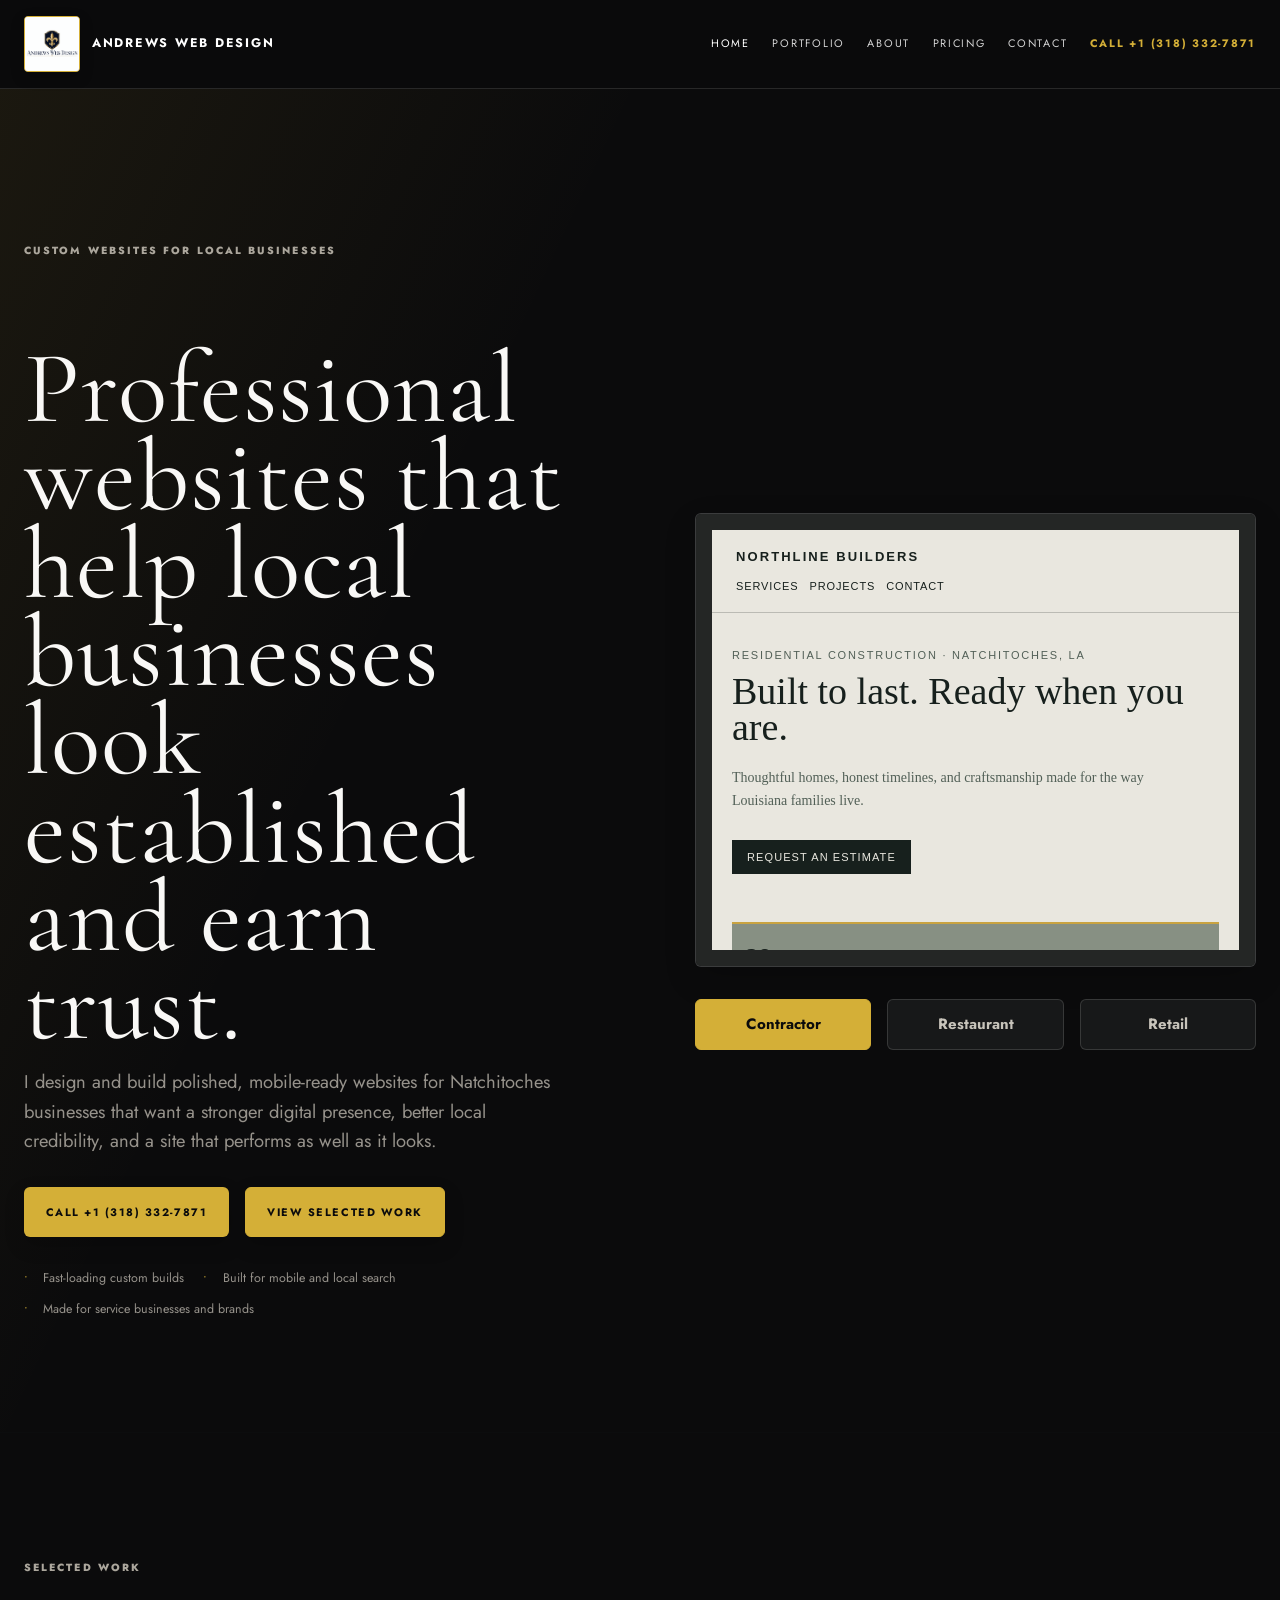
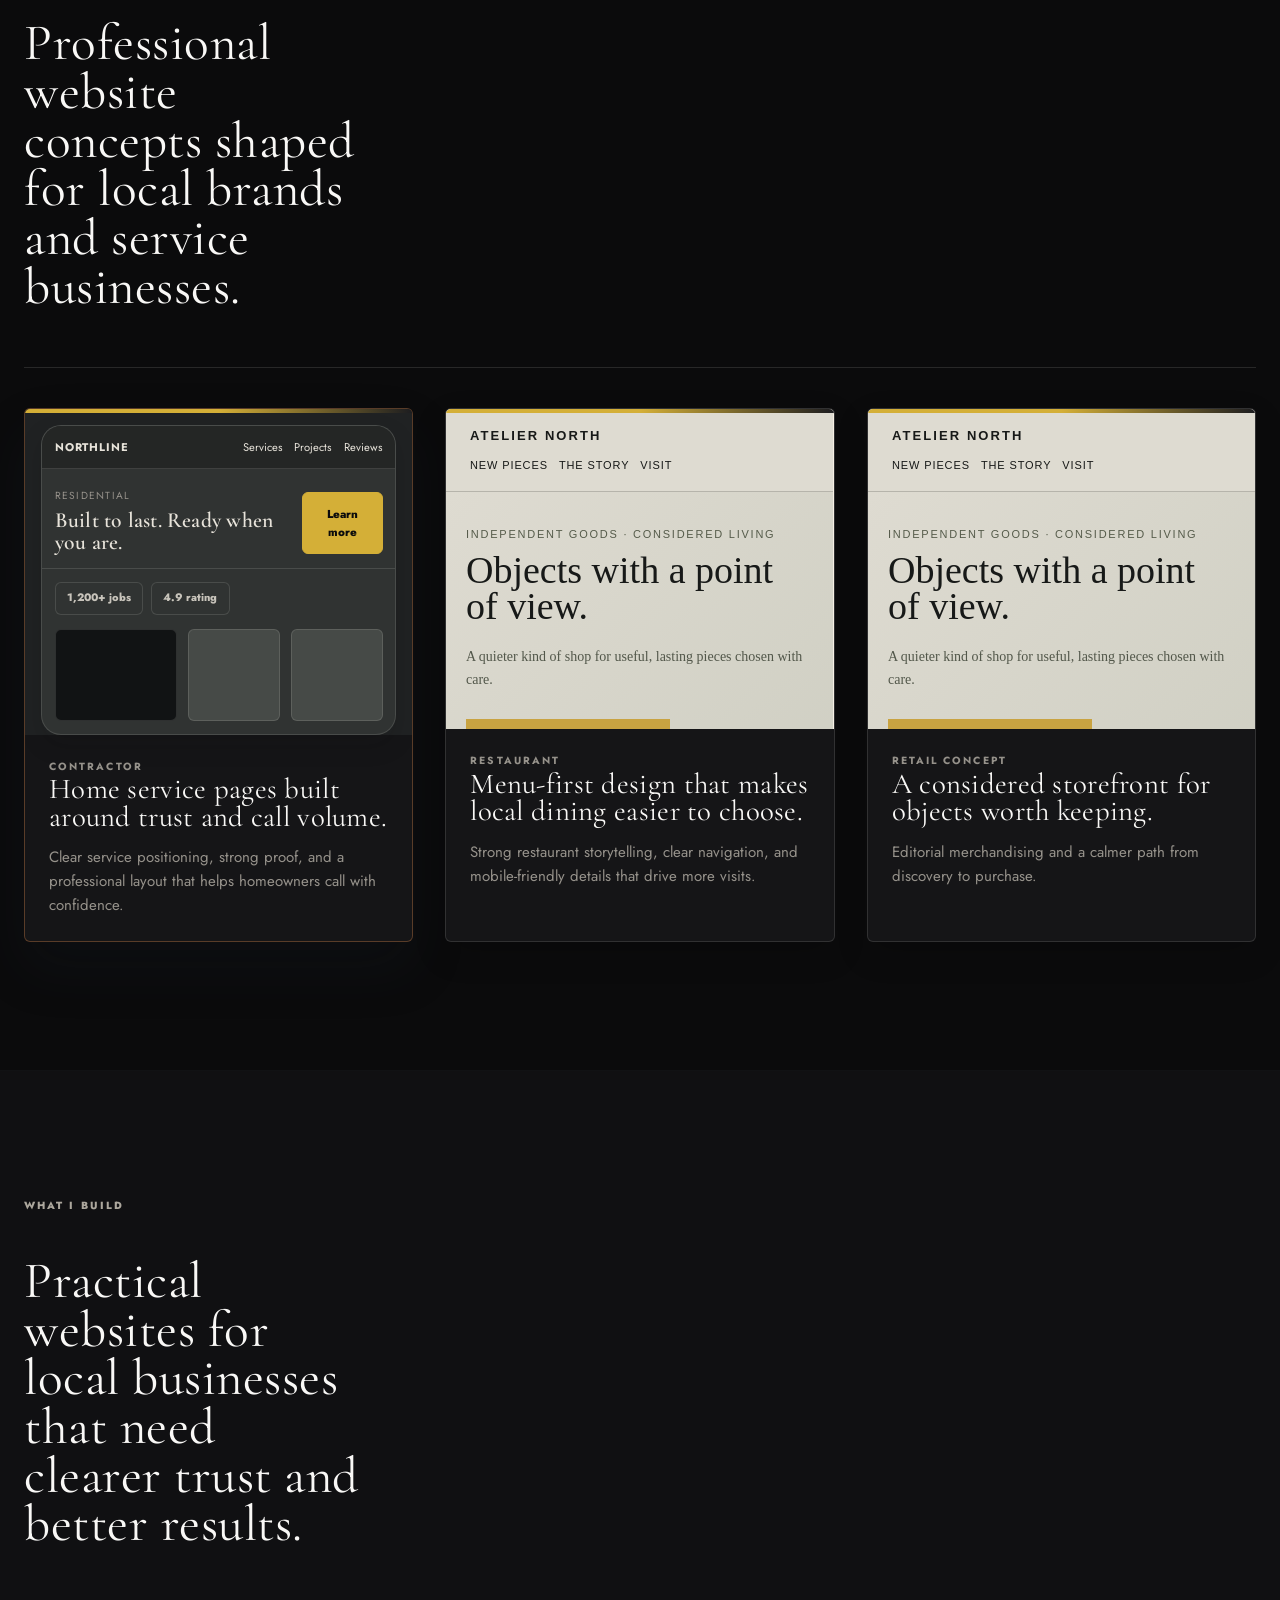
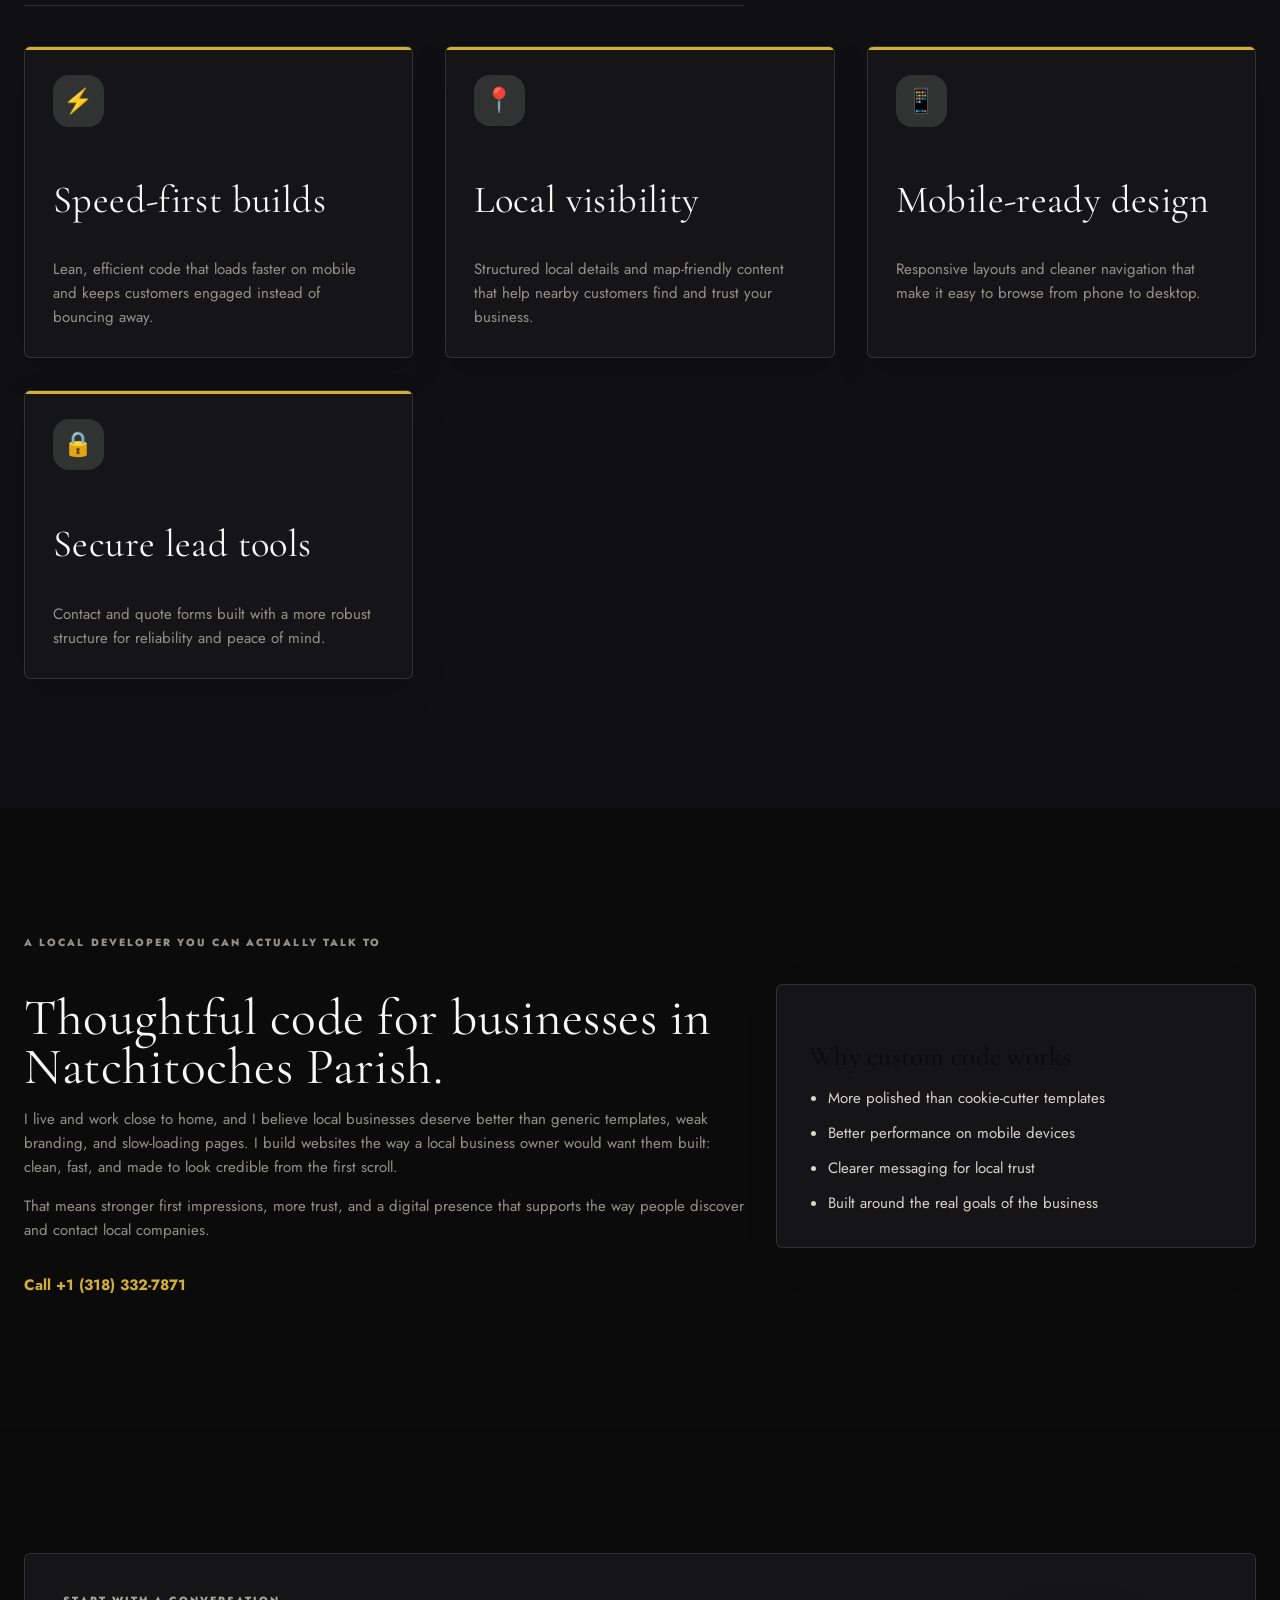
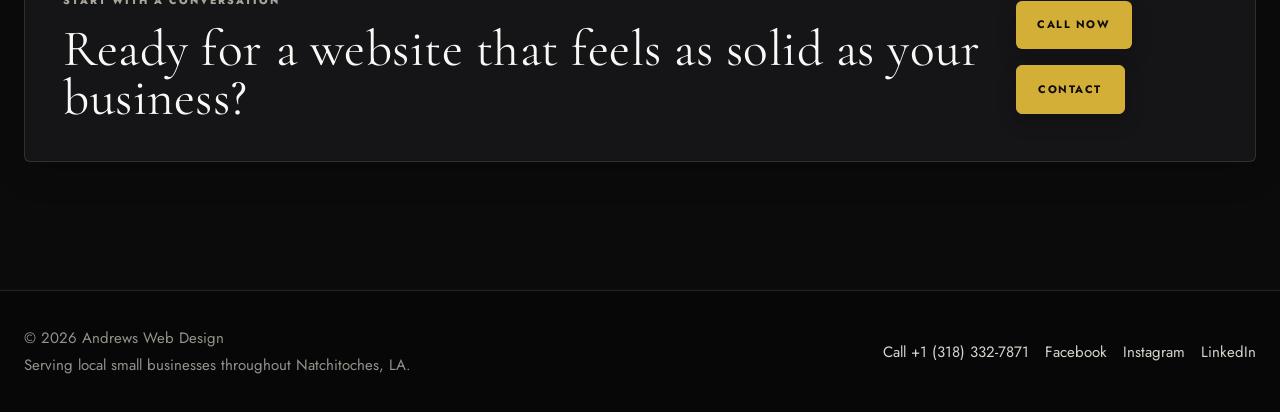
==== index.html @ 4a6ac7d7 "Add new pages for shop, portfolio, and case studies; implement pricing and restaurant site layouts" ====
<!DOCTYPE html>
<html lang="en">
  <head>
    <meta charset="UTF-8" />
    <meta name="viewport" content="width=device-width, initial-scale=1.0" />
    <title>Andrews Web Design | Local Business Websites & SEO</title>
    <meta
      name="description"
      content="Andrews Web Design builds fast, mobile-friendly websites for local businesses in Natchitoches, Louisiana. Call +1 (318) 332-7871 for custom web design, SEO, and lead generation."
    />
    <meta name="theme-color" content="#1d2a2f" />
    <meta property="og:title" content="Andrews Web Design" />
    <meta
      property="og:description"
      content="Custom websites for contractors, restaurants, and local businesses in Natchitoches, LA."
    />
    <meta property="og:type" content="website" />
    <meta property="og:url" content="https://yourdomain.com" />
    <meta property="og:image" content="https://yourdomain.com/assets/og-image.jpg" />
    <link rel="preconnect" href="https://fonts.googleapis.com" />
    <link rel="preconnect" href="https://fonts.gstatic.com" crossorigin />
    <link href="https://fonts.googleapis.com/css2?family=Cormorant+Garamond:wght@400;500;600;700&family=Jost:wght@400;500;600;700;800&display=swap" rel="stylesheet" />
    <link rel="canonical" href="https://yourdomain.com" />
    <link rel="stylesheet" href="css/style.css" />
    <script type="application/ld+json">
      {
        "@context": "https://schema.org",
        "@type": "ProfessionalService",
        "name": "Andrews Web Design",
        "image": "https://yourdomain.com",
        "telephone": "+1-318-332-7871",
        "url": "https://yourdomain.com",
        "address": {
          "@type": "PostalAddress",
          "addressLocality": "Natchitoches",
          "addressRegion": "LA",
          "postalCode": "71457",
          "addressCountry": "US"
        },
        "geo": {
          "@type": "GeoCoordinates",
          "latitude": "31.7607",
          "longitude": "-93.0863"
        },
        "openingHoursSpecification": {
          "@type": "OpeningHoursSpecification",
          "dayOfWeek": [
            "Monday",
            "Tuesday",
            "Wednesday",
            "Thursday",
            "Friday",
            "Saturday",
            "Sunday"
          ],
          "opens": "08:00",
          "closes": "20:00"
        },
        "priceRange": "$$"
      }
    </script>
  </head>
  <body>
    <header class="site-header">
      <div class="container nav-wrap">
        <a class="brand" href="index.html" aria-label="Andrews Web Design home">
          <span class="brand-mark"><img src="colored-logo.png" alt="Andrews Web Design logo" /></span>
          <span>Andrews Web Design</span>
        </a>
        <button class="nav-toggle" aria-expanded="false" aria-controls="site-nav">
          <span class="sr-only">Toggle menu</span>
          <span></span>
          <span></span>
          <span></span>
        </button>
        <nav id="site-nav" class="site-nav" aria-label="Main navigation">
          <a href="index.html" class="nav-link active">Home</a>
          <a href="portfolio/index.html" class="nav-link">Portfolio</a>
          <a href="about.html" class="nav-link">About</a>
          <a href="pricing.html" class="nav-link">Pricing</a>
          <a href="contact.html" class="nav-link">Contact</a>
          <a href="tel:+13183327871" class="phone-link nav-phone">Call +1 (318) 332-7871</a>
        </nav>
      </div>
    </header>

    <main>
      <section class="hero">
        <div class="container hero-grid">
          <div class="hero-copy">
            <p class="eyebrow">Custom websites for local businesses</p>
            <h1>Professional websites that help local businesses look established and earn trust.</h1>
            <p class="lead">
              I design and build polished, mobile-ready websites for Natchitoches businesses that want a
              stronger digital presence, better local credibility, and a site that performs as well as it looks.
            </p>
            <div class="hero-actions">
              <a href="tel:+13183327871" class="btn btn-primary">Call +1 (318) 332-7871</a>
              <a href="portfolio/index.html" class="btn btn-secondary">View selected work</a>
            </div>
            <ul class="hero-points" aria-label="Key benefits">
              <li>Fast-loading custom builds</li>
              <li>Built for mobile and local search</li>
              <li>Made for service businesses and brands</li>
            </ul>
          </div>

          <div class="hero-panel" aria-label="Website portfolio preview">
            <div class="template-browser" aria-live="polite">
              <div class="browser-chrome" aria-hidden="true">
                <span></span>
                <span></span>
                <span></span>
              </div>

              <div class="template-scene is-active" data-template="contractor">
                <iframe class="showcase-site-frame" src="contractor-site/index.html" title="Northline Builders contractor website preview"></iframe>
                <header class="browser-header">
                  <div class="brand-pill">Northline Builders</div>
                  <nav>
                    <a href="#">Services</a>
                    <a href="#">Projects</a>
                    <a href="#">Reviews</a>
                  </nav>
                </header>
                <div class="browser-hero small-hero">
                  <div>
                    <p>Trusted construction</p>
                    <h3>Professional, local, and built to impress.</h3>
                  </div>
                  <span class="mini-cta">Portfolio</span>
                </div>
                <div class="browser-stats">
                  <span>1,200+ jobs</span>
                  <span>4.9/5 rating</span>
                  <span>Free estimates</span>
                </div>
                <div class="browser-grid">
                  <div class="mini-card dark"></div>
                  <div class="mini-card light"></div>
                  <div class="mini-card light"></div>
                </div>
              </div>

              <div class="template-scene" data-template="restaurant">
                <iframe class="showcase-site-frame" src="restaurant-site/index.html" title="The Red Lantern restaurant website preview"></iframe>
                <header class="browser-header dark-header">
                  <div class="brand-pill">The Red Lantern</div>
                  <nav>
                    <a href="#">Menu</a>
                    <a href="#">Story</a>
                    <a href="#">Visit</a>
                  </nav>
                </header>
                <div class="browser-hero restaurant-hero">
                  <div>
                    <p>Local dining</p>
                    <h3>Warm branding and a stronger local presence.</h3>
                  </div>
                  <span class="mini-cta">Showcase</span>
                </div>
                <div class="browser-menu">
                  <span>House specials</span>
                  <span>Seasonal plates</span>
                  <span>Wine list</span>
                </div>
                <div class="browser-grid restaurant-grid">
                  <div class="mini-card light"></div>
                  <div class="mini-card dark"></div>
                  <div class="mini-card light"></div>
                </div>
              </div>

              <div class="template-scene" data-template="boutique">
                <iframe class="showcase-site-frame" src="retail-site/index.html" title="Atelier North retail website preview"></iframe>
                <header class="browser-header light-header">
                  <div class="brand-pill">Olivier WoodWorks</div>
                  <nav>
                    <a href="#">Our Story</a>
                    <a href="#">Shop</a>
                    <a href="#">Contact</a>
                  </nav>
                </header>
                <div class="browser-hero boutique-hero">
                  <div>
                    <p>Fine cypress furniture · since 1965</p>
                    <h3>Handcrafted heirlooms, made the Louisiana way.</h3>
                  </div>
                  <span class="mini-cta">Browse</span>
                </div>
                <div class="browser-menu">
                  <span>Made to order</span>
                  <span>Louisiana cypress</span>
                  <span>Est. 1965</span>
                </div>
                <div class="browser-grid boutique-grid">
                  <div class="mini-card retail-image"><img src="assets/olivia/featured-bayou.jpg" alt="Handcrafted cypress furniture from Olivier WoodWorks" /></div>
                  <div class="mini-card soft"></div>
                  <div class="mini-card light"></div>
                </div>
              </div>
            </div>

            <div class="template-options" aria-label="Select a website example">
              <button class="template-option is-active" type="button" data-template="contractor">
                <span>Contractor</span>
              </button>
              <button class="template-option" type="button" data-template="restaurant">
                <span>Restaurant</span>
              </button>
              <button class="template-option" type="button" data-template="boutique">
                <span>Retail</span>
              </button>
            </div>
          </div>
        </div>
      </section>

      <section class="section">
        <div class="container">
          <div class="section-heading">
            <p class="eyebrow">Selected work</p>
            <h2>Professional website concepts shaped for local brands and service businesses.</h2>
          </div>

          <div class="card-grid">
            <article class="project-card is-expanded">
              <div class="project-preview">
                <div class="mini-browser">
                  <div class="mini-chrome"><span></span><span></span><span></span></div>
                  <div class="mini-header">
                    <span class="mini-logo">Northline</span>
                    <nav><span>Services</span><span>Projects</span><span>Reviews</span></nav>
                  </div>
                  <div class="mini-hero contractor-hero">
                    <div>
                      <p>Residential</p>
                      <h4>Built to last. Ready when you are.</h4>
                    </div>
                    <button type="button">Learn more</button>
                  </div>
                  <div class="mini-stats"><span>1,200+ jobs</span><span>4.9 rating</span></div>
                  <div class="mini-grid">
                    <div class="mini-tile dark-tile"></div>
                    <div class="mini-tile light-tile"></div>
                    <div class="mini-tile light-tile"></div>
                  </div>
                </div>
              </div>
              <div class="card-body">
                <p class="mini-tag">Contractor</p>
                <h3>Home service pages built around trust and call volume.</h3>
                <p>Clear service positioning, strong proof, and a professional layout that helps homeowners call with confidence.</p>
              </div>
            </article>

            <article class="project-card retail-showcase-card">
              <div class="project-preview">
                <iframe class="showcase-site-frame" src="retail-site/index.html" title="Atelier North retail website preview"></iframe>
                <div class="mini-browser">
                  <div class="mini-chrome"><span></span><span></span><span></span></div>
                  <div class="mini-header">
                    <span class="mini-logo">Red Lantern</span>
                    <nav><span>Menu</span><span>Story</span><span>Visit</span></nav>
                  </div>
                  <div class="mini-hero restaurant-hero">
                    <div>
                      <p>Dining</p>
                      <h4>Fresh ingredients, warm hospitality.</h4>
                    </div>
                    <button type="button">Explore</button>
                  </div>
                  <div class="mini-stats"><span>House specials</span><span>Late dinner</span></div>
                  <div class="mini-grid">
                    <div class="mini-tile warm-tile"></div>
                    <div class="mini-tile dark-tile"></div>
                    <div class="mini-tile light-tile"></div>
                  </div>
                </div>
              </div>
              <div class="card-body">
                <p class="mini-tag">Restaurant</p>
                <h3>Menu-first design that makes local dining easier to choose.</h3>
                <p>Strong restaurant storytelling, clear navigation, and mobile-friendly details that drive more visits.</p>
              </div>
            </article>

            <article class="project-card retail-showcase-card">
              <div class="project-preview">
                <iframe class="showcase-site-frame" src="retail-site/index.html" title="Atelier North retail website preview"></iframe>
              </div>
              <div class="card-body">
                <p class="mini-tag">Retail concept</p>
                <h3>A considered storefront for objects worth keeping.</h3>
                <p>Editorial merchandising and a calmer path from discovery to purchase.</p>
              </div>
            </article>
          </div>
        </div>
      </section>

      <section class="section section-alt">
        <div class="container">
          <div class="section-heading narrow">
            <p class="eyebrow">What I build</p>
            <h2>Practical websites for local businesses that need clearer trust and better results.</h2>
          </div>

          <div class="services-grid homepage-services">
            <article class="service-item">
              <span class="service-icon" aria-hidden="true">⚡</span>
              <h3>Speed-first builds</h3>
              <p>Lean, efficient code that loads faster on mobile and keeps customers engaged instead of bouncing away.</p>
            </article>
            <article class="service-item">
              <span class="service-icon" aria-hidden="true">📍</span>
              <h3>Local visibility</h3>
              <p>Structured local details and map-friendly content that help nearby customers find and trust your business.</p>
            </article>
            <article class="service-item">
              <span class="service-icon" aria-hidden="true">📱</span>
              <h3>Mobile-ready design</h3>
              <p>Responsive layouts and cleaner navigation that make it easy to browse from phone to desktop.</p>
            </article>
            <article class="service-item">
              <span class="service-icon" aria-hidden="true">🔒</span>
              <h3>Secure lead tools</h3>
              <p>Contact and quote forms built with a more robust structure for reliability and peace of mind.</p>
            </article>
          </div>
        </div>
      </section>

      <section class="section">
        <div class="container about-wrap">
          <div class="about-copy">
            <p class="eyebrow">A local developer you can actually talk to</p>
            <h2>Thoughtful code for businesses in Natchitoches Parish.</h2>
            <p>I live and work close to home, and I believe local businesses deserve better than generic templates, weak branding, and slow-loading pages. I build websites the way a local business owner would want them built: clean, fast, and made to look credible from the first scroll.</p>
            <p>That means stronger first impressions, more trust, and a digital presence that supports the way people discover and contact local companies.</p>
            <a href="tel:+13183327871" class="text-link">Call +1 (318) 332-7871</a>
          </div>
          <aside class="about-card">
            <h3>Why custom code works</h3>
            <ul>
              <li>More polished than cookie-cutter templates</li>
              <li>Better performance on mobile devices</li>
              <li>Clearer messaging for local trust</li>
              <li>Built around the real goals of the business</li>
            </ul>
          </aside>
        </div>
      </section>

      <section class="section">
        <div class="container">
          <div class="cta-panel">
            <div>
              <p class="eyebrow">Start with a conversation</p>
              <h2>Ready for a website that feels as solid as your business?</h2>
            </div>
            <div class="cta-actions">
              <a href="tel:+13183327871" class="btn btn-primary">Call now</a>
              <a href="contact.html" class="btn btn-secondary">Contact</a>
            </div>
          </div>
        </div>
      </section>
    </main>

    <footer class="site-footer">
      <div class="container footer-wrap">
        <div>
          <p>© <span data-year></span> Andrews Web Design</p>
          <p>Serving local small businesses throughout Natchitoches, LA.</p>
        </div>
        <div class="footer-links" aria-label="Contact links">
          <a href="tel:+13183327871">Call +1 (318) 332-7871</a>
          <a href="https://www.facebook.com" target="_blank" rel="noreferrer">Facebook</a>
          <a href="https://www.instagram.com" target="_blank" rel="noreferrer">Instagram</a>
          <a href="https://www.linkedin.com" target="_blank" rel="noreferrer">LinkedIn</a>
        </div>
      </div>
    </footer>

    <script src="js/main.js"></script>
  </body>
</html>
---- css/style.css ----
:root {
  --bg: #f6f1ea;
  --surface: #fffdf9;
  --surface-alt: #efe1d3;
  --primary: #1d2a2f;
  --primary-soft: #2f4048;
  --primary-bright: #4e6873;
  --accent: #b66d3d;
  --accent-soft: #e8c9a6;
  --gold: #c99a64;
  --wood: #7b4f32;
  --sage: #dfe4db;
  --paper: #f8f2ea;
  --ink: #1b2430;
  --text: #232d39;
  --muted: #58626d;
  --border: rgba(29, 42, 47, 0.12);
  --shadow: 0 22px 48px rgba(29, 42, 47, 0.12);
  --radius: 24px;
  --container: min(1120px, calc(100% - 2rem));
}

* { box-sizing: border-box; }
html { scroll-behavior: smooth; }
body {
  margin: 0;
  font-family: "Jost", Arial, sans-serif;
  background: linear-gradient(180deg, #f6f1ea 0%, #f1e7dc 100%);
  color: var(--text);
  line-height: 1.6;
  font-size: 16px;
}

a { color: inherit; text-decoration: none; }
img { max-width: 100%; display: block; }
button, input, textarea, select { font: inherit; }

.sr-only {
  position: absolute;
  width: 1px;
  height: 1px;
  padding: 0;
  margin: -1px;
  overflow: hidden;
  clip: rect(0, 0, 0, 0);
  white-space: nowrap;
  border: 0;
}

.container { width: var(--container); margin: 0 auto; }

.site-header {
  position: sticky;
  top: 0;
  z-index: 1000;
  background: rgba(15, 25, 35, 0.94);
  backdrop-filter: blur(8px);
  border-bottom: 1px solid rgba(255, 255, 255, 0.08);
}

.nav-wrap {
  display: flex;
  align-items: center;
  justify-content: space-between;
  min-height: 76px;
  gap: 1rem;
}

.brand {
  display: inline-flex;
  align-items: center;
  gap: 0.75rem;
  font-weight: 700;
  color: #fff;
  letter-spacing: 0.02em;
}

.brand-mark {
  display: inline-grid;
  place-items: center;
  width: 2.4rem;
  height: 2.4rem;
  border-radius: 12px;
  background: #e9d4c0;
  color: var(--primary);
  font-size: 0.82rem;
  font-weight: 800;
}

.site-nav {
  display: flex;
  align-items: center;
  gap: 1.4rem;
  color: rgba(255, 255, 255, 0.82);
}

.site-nav a { transition: opacity 0.2s ease, color 0.2s ease; }
.site-nav a:hover, .site-nav a:focus-visible, .nav-link.active { color: #fff; }
.phone-link { font-weight: 700; color: #f4d8b8; }

.nav-toggle {
  display: none;
  background: transparent;
  border: 0;
  padding: 0.2rem;
  cursor: pointer;
}

.nav-toggle span {
  display: block;
  width: 1.7rem;
  height: 2px;
  background: #fff;
  margin: 0.35rem 0;
  border-radius: 99px;
}

.hero {
  background: linear-gradient(180deg, #f8f3ee 0%, #efe3d7 100%);
  color: var(--primary);
  padding: clamp(4rem, 8vw, 7rem) 0 5rem;
  position: relative;
}

.hero::before {
  content: "";
  position: absolute;
  inset: 0;
  background: radial-gradient(circle at top left, rgba(182, 109, 61, 0.09), transparent 38%),
    radial-gradient(circle at bottom right, rgba(71, 100, 110, 0.08), transparent 35%);
  pointer-events: none;
}

.hero-grid {
  display: grid;
  grid-template-columns: 1.2fr 1fr;
  gap: clamp(2rem, 4vw, 4rem);
  align-items: center;
}

.eyebrow {
  margin: 0 0 1rem;
  color: var(--accent);
  text-transform: uppercase;
  letter-spacing: 0.12em;
  font-size: 0.74rem;
  font-weight: 800;
}

h1, h2, h3, .mini-hero h4, .brand, .section-heading h2 {
  font-family: "Cormorant Garamond", Georgia, serif;
  letter-spacing: -0.02em;
  line-height: 0.95;
}

h1 {
  font-size: clamp(3.4rem, 6vw, 5.3rem);
  margin-bottom: 1rem;
  max-width: 12ch;
  color: var(--primary);
  font-weight: 600;
}

h2 {
  font-size: clamp(2.5rem, 4vw, 4rem);
  color: var(--primary);
  margin-bottom: 1rem;
  font-weight: 600;
}

h3 {
  font-size: clamp(1.7rem, 2vw, 2.4rem);
  color: var(--primary);
  font-weight: 600;
}

.lead {
  max-width: 62ch;
  font-size: clamp(1.05rem, 1.8vw, 1.15rem);
  color: var(--muted);
  margin-bottom: 2rem;
}

.hero-actions {
  display: flex;
  flex-wrap: wrap;
  gap: 1rem;
  margin-bottom: 2rem;
}

.btn {
  display: inline-flex;
  align-items: center;
  justify-content: center;
  padding: 1rem 1.5rem;
  border-radius: 999px;
  font-weight: 700;
  transition: transform 0.2s ease, box-shadow 0.2s ease, background 0.2s ease;
}

.btn:hover, .btn:focus-visible { transform: translateY(-1px); }
.btn-primary {
  background: linear-gradient(135deg, var(--wood) 0%, var(--accent) 100%);
  color: #fffdf9;
  box-shadow: 0 14px 28px rgba(123, 79, 50, 0.18);
}

.btn-secondary {
  background: rgba(255, 255, 255, 0.72);
  color: var(--primary);
  border: 1px solid rgba(29, 42, 47, 0.12);
}

.hero-points {
  list-style: none;
  display: flex;
  flex-wrap: wrap;
  gap: 0.7rem 1.2rem;
  padding: 0;
  margin: 0;
  color: var(--muted);
}

.hero-points li { position: relative; padding-left: 1.2rem; }
.hero-points li::before {
  content: "•";
  position: absolute;
  left: 0;
  color: var(--accent);
}

.hero-panel { display: grid; gap: 1rem; }

.template-browser {
  background: #fff;
  border: 1px solid var(--border);
  border-radius: 24px;
  box-shadow: var(--shadow);
  overflow: hidden;
}

.browser-chrome {
  display: flex;
  align-items: center;
  gap: 0.5rem;
  background: #f8f5f1;
  border-bottom: 1px solid var(--border);
  padding: 0.8rem 1rem;
}

.browser-chrome span {
  width: 0.72rem;
  height: 0.72rem;
  border-radius: 50%;
  background: #d6d0c7;
}

.browser-chrome span:nth-child(1) { background: #d7b097; }
.browser-chrome span:nth-child(2) { background: #d4cba8; }
.browser-chrome span:nth-child(3) { background: #b9c8d5; }

.template-scene {
  display: none;
  padding: 1rem;
  min-height: 420px;
  background: #fff;
}

.template-scene.is-active { display: block; }

.browser-header {
  display: flex;
  align-items: center;
  justify-content: space-between;
  gap: 1rem;
  padding: 0.7rem 0.3rem 0.9rem;
  border-bottom: 1px solid var(--border);
  font-size: 0.8rem;
}

.brand-pill {
  display: inline-block;
  padding: 0.38rem 0.7rem;
  border-radius: 999px;
  background: #f3efe9;
  color: var(--primary);
  font-weight: 700;
}

.browser-header nav {
  display: flex;
  gap: 0.9rem;
  color: var(--muted);
  font-size: 0.72rem;
}

.browser-hero {
  display: flex;
  align-items: end;
  justify-content: space-between;
  gap: 1rem;
  padding: 1.25rem 0.3rem 1rem;
  border-bottom: 1px solid var(--border);
}

.browser-hero p {
  margin: 0 0 0.5rem;
  font-size: 0.72rem;
  letter-spacing: 0.12em;
  text-transform: uppercase;
  color: var(--muted);
}

.browser-hero h3 {
  margin: 0;
  font-size: clamp(1.1rem, 2vw, 1.7rem);
  max-width: 12ch;
}

.mini-cta {
  display: inline-flex;
  align-items: center;
  justify-content: center;
  border: 1px solid rgba(29, 42, 47, 0.12);
  background: rgba(255, 255, 255, 0.72);
  color: var(--primary);
  border-radius: 999px;
  min-width: 5.5rem;
  padding: 0.7rem 0.9rem;
  font-size: 0.72rem;
  font-weight: 800;
  letter-spacing: 0.08em;
  text-transform: uppercase;
}

.small-hero { background: #f8f5f2; }
.restaurant-hero { background: #f9f2ee; }
.boutique-hero { background: #f4f1f6; }

.browser-stats, .browser-menu {
  display: flex;
  flex-wrap: wrap;
  gap: 0.65rem;
  padding: 0.9rem 0.3rem 0.3rem;
}

.browser-stats span, .browser-menu span {
  display: inline-block;
  padding: 0.46rem 0.7rem;
  border-radius: 999px;
  background: #f4f1ec;
  color: var(--primary-soft);
  font-size: 0.72rem;
  font-weight: 700;
}

.browser-grid {
  display: grid;
  grid-template-columns: 1.1fr 0.9fr 0.9fr;
  gap: 0.8rem;
  padding: 0.5rem 0.3rem 0.3rem;
}

.mini-card {
  min-height: 110px;
  border-radius: 18px;
  border: 1px solid var(--border);
}

.mini-card.dark { background: #243545; }
.mini-card.light { background: #edf0f2; }
.mini-card.soft { background: #e7d9d1; }

.template-options { display: flex; gap: 0.6rem; margin-top: 1rem; }
.template-option {
  flex: 1;
  border: 1px solid var(--border);
  background: rgba(255, 255, 255, 0.35);
  color: var(--primary);
  border-radius: 14px;
  padding: 0.8rem 0.9rem;
  font-weight: 700;
  cursor: pointer;
  transition: all 0.2s ease;
}

.template-option.is-active {
  background: var(--primary);
  color: #fff;
  border-color: var(--primary);
}

.retail-image {
  overflow: hidden;
  padding: 0;
}

.retail-image img {
  width: 100%;
  height: 100%;
  min-height: 100%;
  object-fit: cover;
  filter: saturate(0.78) contrast(1.04);
}

.showcase-site-frame {
  display: block;
  width: 100%;
  height: clamp(280px, 36vw, 420px);
  min-width: 0;
  max-width: 100%;
  aspect-ratio: 16 / 10;
  border: 0;
  background: #f6f0e5;
}

.template-scene[data-template="boutique"] {
  padding: 0;
  overflow: hidden;
}

.template-scene[data-template="contractor"] > *:not(.showcase-site-frame),
.template-scene[data-template="restaurant"] > *:not(.showcase-site-frame),
.template-scene[data-template="boutique"] > *:not(.showcase-site-frame),
.retail-showcase-card .mini-browser {
  display: none;
}

.retail-showcase-card .project-preview {
  padding: 0;
}

.retail-showcase-card .showcase-site-frame {
  height: clamp(240px, 28vw, 320px);
}

@media (max-width: 720px) {
  .showcase-site-frame {
    height: 360px;
  }

  .retail-showcase-card .showcase-site-frame {
    height: 280px;
  }
}

.section {
  padding: clamp(4rem, 7vw, 6rem) 0;
  position: relative;
}

.section::before {
  content: "";
  position: absolute;
  inset: 0 0 auto 0;
  height: 1px;
  background: rgba(29, 42, 47, 0.08);
}

.section-alt {
  background: linear-gradient(180deg, rgba(239, 225, 211, 0.8), rgba(246, 241, 234, 0.92));
}

.section-heading {
  margin-bottom: 2.5rem;
  position: relative;
  z-index: 1;
}

.section-heading.narrow { max-width: 720px; }

.card-grid, .services-grid, .case-grid, .contact-grid {
  display: grid;
  grid-template-columns: repeat(3, minmax(0, 1fr));
  gap: 1.5rem;
}

.project-card {
  background: #fffdf9;
  border: 1px solid rgba(29, 42, 47, 0.12);
  border-radius: 28px;
  overflow: hidden;
  box-shadow: 0 22px 48px rgba(29, 42, 47, 0.12);
  cursor: pointer;
  transition: transform 0.2s ease, box-shadow 0.2s ease, border-color 0.2s ease;
  position: relative;
}

.project-card::before {
  content: "";
  position: absolute;
  inset: 0 0 auto 0;
  height: 4px;
  background: linear-gradient(90deg, var(--wood), var(--accent), var(--sage));
}

.project-card:hover, .project-card:focus-visible, .project-card.is-expanded {
  transform: translateY(-4px);
  border-color: rgba(170, 106, 61, 0.45);
  box-shadow: 0 26px 54px rgba(26, 36, 51, 0.16);
}

.project-preview {
  padding: 1rem 1rem 0;
  background: linear-gradient(180deg, #f8f1e8 0%, #fffdfb 100%);
}

.mini-browser {
  background: #fff;
  border: 1px solid rgba(26, 36, 51, 0.1);
  border-radius: 20px;
  overflow: hidden;
  box-shadow: 0 18px 28px rgba(26, 36, 51, 0.08);
}

.mini-chrome {
  display: flex;
  align-items: center;
  gap: 0.45rem;
  background: #f5efe9;
  border-bottom: 1px solid rgba(26, 36, 51, 0.08);
  padding: 0.7rem 0.8rem;
}

.mini-chrome span {
  width: 0.64rem;
  height: 0.64rem;
  border-radius: 50%;
  background: #d9d0c7;
}

.mini-chrome span:nth-child(1) { background: #d3b299; }
.mini-chrome span:nth-child(2) { background: #d9cda6; }
.mini-chrome span:nth-child(3) { background: #b9c9d8; }

.mini-header {
  display: flex;
  align-items: center;
  justify-content: space-between;
  gap: 0.75rem;
  border-bottom: 1px solid rgba(26, 36, 51, 0.08);
  padding: 0.8rem 0.8rem 0.7rem;
  font-size: 0.7rem;
  color: var(--muted);
  background: rgba(255,255,255,0.7);
}

.mini-logo {
  font-weight: 700;
  letter-spacing: 0.08em;
  text-transform: uppercase;
  color: var(--primary);
}

.mini-header nav {
  display: flex;
  gap: 0.7rem;
  flex-wrap: wrap;
}

.mini-hero {
  display: flex;
  justify-content: space-between;
  align-items: end;
  gap: 1rem;
  padding: 1.15rem 0.8rem 0.9rem;
  border-bottom: 1px solid rgba(26, 36, 51, 0.08);
}

.mini-hero p {
  margin: 0 0 0.4rem;
  font-size: 0.64rem;
  letter-spacing: 0.12em;
  text-transform: uppercase;
  color: var(--muted);
}

.mini-hero h4 {
  margin: 0;
  font-size: 1.35rem;
  line-height: 1;
  color: var(--primary);
  font-weight: 600;
}

.mini-hero button {
  appearance: none;
  border: 0;
  background: var(--primary);
  color: #fff;
  border-radius: 999px;
  padding: 0.7rem 0.9rem;
  font-size: 0.72rem;
  font-weight: 800;
  cursor: pointer;
  box-shadow: 0 10px 18px rgba(26, 36, 51, 0.15);
}

.contractor-hero { background: linear-gradient(135deg, #f7f1eb 0%, #ebefe8 100%); }
.restaurant-hero { background: linear-gradient(135deg, #faf0ea 0%, #f3ded8 100%); }
.boutique-hero { background: linear-gradient(135deg, #f5f0f7 0%, #eedfe7 100%); }

.mini-stats {
  display: flex;
  flex-wrap: wrap;
  gap: 0.5rem;
  padding: 0.8rem 0.8rem 0.1rem;
}

.mini-stats span {
  display: inline-flex;
  align-items: center;
  border-radius: 999px;
  padding: 0.42rem 0.7rem;
  background: #f8f3ef;
  color: var(--primary-soft);
  font-size: 0.68rem;
  font-weight: 800;
}

.mini-grid {
  display: grid;
  grid-template-columns: 1.2fr 0.9fr 0.9fr;
  gap: 0.7rem;
  padding: 0.8rem;
}

.mini-tile {
  min-height: 92px;
  border-radius: 14px;
  border: 1px solid rgba(26, 36, 51, 0.08);
}

.dark-tile { background: linear-gradient(135deg, #233648 0%, #1b2d3d 100%); }
.light-tile { background: linear-gradient(135deg, #edf4f8 0%, #dfeaf0 100%); }
.warm-tile { background: linear-gradient(135deg, #ebd0b8 0%, #d8b49c 100%); }
.soft-tile { background: linear-gradient(135deg, #e9d7cf 0%, #efdac6 100%); }

.card-body { padding: 1.5rem; }
.mini-tag {
  margin: 0 0 0.75rem;
  color: var(--primary-bright);
  font-weight: 700;
  text-transform: uppercase;
  letter-spacing: 0.08em;
  font-size: 0.75rem;
}

.card-body h3 {
  margin: 0 0 0.8rem;
  font-size: clamp(1.8rem, 2vw, 2.4rem);
}

.card-body p { margin-bottom: 0; color: var(--muted); }

.service-item {
  background: rgba(255, 255, 255, 0.68);
  border: 1px solid rgba(29, 42, 47, 0.08);
  border-radius: var(--radius);
  box-shadow: 0 16px 32px rgba(29, 42, 47, 0.06);
  padding: 1.75rem;
  position: relative;
  overflow: hidden;
}

.service-item::before {
  content: "";
  position: absolute;
  inset: 0 0 auto 0;
  height: 3px;
  background: linear-gradient(90deg, var(--wood), var(--accent));
}

.service-icon {
  display: inline-grid;
  place-items: center;
  width: 3.2rem;
  height: 3.2rem;
  border-radius: 16px;
  background: var(--surface-alt);
  font-size: 1.5rem;
  margin-bottom: 1rem;
}

.service-item p { color: var(--muted); margin: 0; }

.about-wrap {
  display: grid;
  grid-template-columns: 1.2fr 0.8fr;
  gap: 2rem;
  align-items: center;
}

.about-copy p { color: var(--muted); }
.text-link {
  display: inline-block;
  margin-top: 1rem;
  color: var(--primary-bright);
  font-weight: 700;
}

.about-card {
  background: linear-gradient(135deg, #f2e7d8 0%, #ead7bb 100%);
  color: var(--ink);
  border-radius: var(--radius);
  padding: 2rem;
  box-shadow: var(--shadow);
  border: 1px solid rgba(29, 42, 47, 0.06);
}

.about-card h3 { color: var(--ink); margin-bottom: 1rem; }
.about-card ul {
  margin: 0;
  padding-left: 1.2rem;
  color: var(--primary-soft);
}
.about-card li + li { margin-top: 0.7rem; }

.page-banner {
  background: linear-gradient(180deg, rgba(241, 230, 219, 0.8), rgba(255, 255, 255, 0.45));
  border-bottom: 1px solid rgba(29, 42, 47, 0.08);
  padding: clamp(3.5rem, 6vw, 5rem) 0 2rem;
}

.page-banner-inner {
  display: flex;
  justify-content: space-between;
  align-items: end;
  gap: 2rem;
}

.page-banner h1 { margin: 0; }
.page-kicker {
  color: var(--accent);
  text-transform: uppercase;
  letter-spacing: 0.12em;
  font-size: 0.75rem;
  font-weight: 800;
  margin: 0 0 0.8rem;
}
.page-summary { max-width: 32rem; color: var(--muted); }

.case-study-card {
  background: rgba(255, 255, 255, 0.78);
  border: 1px solid rgba(29, 42, 47, 0.08);
  border-radius: 26px;
  overflow: hidden;
  box-shadow: 0 18px 36px rgba(29, 42, 47, 0.07);
}

.case-study-card .project-preview { padding: 0.9rem 0.9rem 0; }
.case-study-card .card-body { padding: 1.4rem 1.35rem 1.5rem; }
.case-study-meta {
  display: flex;
  flex-wrap: wrap;
  gap: 0.6rem;
  margin-top: 1rem;
}
.case-chip {
  display: inline-flex;
  align-items: center;
  border-radius: 999px;
  background: #f0e7df;
  color: var(--primary-soft);
  padding: 0.42rem 0.7rem;
  font-size: 0.68rem;
  font-weight: 700;
}

.cta-panel {
  display: flex;
  align-items: center;
  justify-content: space-between;
  gap: 1.5rem;
  background: linear-gradient(135deg, rgba(255,255,255,0.9), rgba(245,236,227,0.9));
  border: 1px solid rgba(29, 42, 47, 0.08);
  border-radius: 30px;
  padding: clamp(1.5rem, 3vw, 2.5rem);
  box-shadow: 0 20px 40px rgba(29, 42, 47, 0.08);
}

.cta-panel h2 { margin: 0; }
.cta-actions { display: flex; gap: 0.9rem; flex-wrap: wrap; }

.contact-card, .info-card {
  background: rgba(255,255,255,0.8);
  border: 1px solid rgba(29, 42, 47, 0.08);
  border-radius: 28px;
  box-shadow: 0 18px 30px rgba(29, 42, 47, 0.06);
}
.contact-card { padding: 2rem; }
.contact-card form { display: grid; gap: 1rem; }
.contact-field { display: grid; gap: 0.45rem; }
.contact-field label {
  font-size: 0.78rem;
  text-transform: uppercase;
  letter-spacing: 0.12em;
  font-weight: 700;
  color: var(--muted);
}
.contact-field input, .contact-field textarea {
  border: 1px solid rgba(29, 42, 47, 0.12);
  border-radius: 16px;
  padding: 0.9rem 1rem;
  background: #fff;
  font: inherit;
  color: var(--text);
}
.contact-field textarea { min-height: 160px; resize: vertical; }
.info-card { padding: 2rem; }
.info-list {
  list-style: none;
  margin: 1rem 0 0;
  padding: 0;
  display: grid;
  gap: 1rem;
  color: var(--muted);
}
.info-list strong { display: block; color: var(--primary); margin-bottom: 0.2rem; }
.page-list {
  list-style: none;
  padding: 0;
  margin: 1rem 0 0;
  display: grid;
  gap: 1rem;
  color: var(--muted);
}
.page-list strong { color: var(--primary); }
.mini-note { margin-top: 1rem; color: var(--muted); font-size: 0.92rem; }

.site-footer {
  background: linear-gradient(180deg, #1a2c31 0%, #132229 100%);
  color: rgba(255, 255, 255, 0.82);
  padding: 2rem 0;
  border-top: 1px solid rgba(255, 255, 255, 0.06);
}

.footer-wrap {
  display: flex;
  justify-content: space-between;
  align-items: center;
  gap: 1.25rem;
}
.footer-wrap p { margin: 0.2rem 0; }
.footer-links { display: flex; flex-wrap: wrap; gap: 1rem; }
.footer-links a { color: #fff; }

@media (max-width: 860px) {
  .site-nav {
    position: absolute;
    top: 100%;
    left: 1rem;
    right: 1rem;
    display: none;
    flex-direction: column;
    align-items: flex-start;
    padding: 1rem;
    background: rgba(8, 19, 33, 0.98);
    border: 1px solid rgba(255, 255, 255, 0.08);
    border-radius: 18px;
    box-shadow: var(--shadow);
  }

  .site-nav.is-open { display: flex; }
  .nav-toggle { display: block; }

  .hero-grid, .about-wrap, .card-grid, .services-grid, .case-grid, .contact-grid, .page-banner-inner, .cta-panel {
    grid-template-columns: 1fr;
    display: grid;
  }

  .footer-wrap { flex-direction: column; align-items: flex-start; }
}

@media (max-width: 520px) {
  .hero { padding-top: 4rem; }
  .hero-actions { flex-direction: column; }
  .btn { width: 100%; }
  .cta-actions { width: 100%; }
  .cta-actions .btn { width: 100%; }
}

/* Editorial portfolio system */
:root {
  --bg: #0b0b0c;
  --surface: #121214;
  --surface-alt: #f9f8f6;
  --primary: #f9f8f6;
  --primary-soft: #d8d4cc;
  --primary-bright: #fffdf8;
  --accent: #d4af37;
  --accent-soft: rgba(212, 175, 55, 0.4);
  --gold: #d4af37;
  --wood: #d4af37;
  --sage: #1d1d20;
  --paper: #f9f8f6;
  --ink: #0b0b0c;
  --text: #d8d4cc;
  --muted: #96928b;
  --border: rgba(249, 248, 246, 0.14);
  --shadow: 0 24px 80px rgba(0, 0, 0, 0.34);
  --radius: 0;
  --container: min(1240px, calc(100% - 3rem));
}

body { background: var(--bg); color: var(--text); font-family: "Jost", sans-serif; font-size: 15px; }
.site-header { background: rgba(11, 11, 12, 0.92); border-bottom-color: var(--border); }
.nav-wrap { min-height: 88px; }
.brand { font-family: "Jost", sans-serif; font-size: 0.78rem; letter-spacing: 0.14em; text-transform: uppercase; }
.brand-mark { border-radius: 0; background: var(--accent); color: var(--bg); }
.site-nav { font-size: 0.68rem; letter-spacing: 0.16em; text-transform: uppercase; }
.phone-link { color: var(--accent); }
.hero, .section, .page-banner { background: var(--bg); }
.hero { padding: clamp(6rem, 12vw, 11rem) 0 7rem; }
.hero::before { background: linear-gradient(115deg, rgba(212, 175, 55, 0.08), transparent 34%); }
.hero-grid { grid-template-columns: minmax(0, 1.05fr) minmax(360px, 0.95fr); }
.eyebrow, .page-kicker, .mini-tag { color: var(--accent); letter-spacing: 0.2em; font-size: 0.65rem; }
h1, h2, h3, .mini-hero h4, .section-heading h2 { font-family: "Cormorant Garamond", Georgia, serif; letter-spacing: 0.01em; }
h1 { font-size: clamp(4rem, 8vw, 7.5rem); font-weight: 400; line-height: 0.86; color: var(--primary); }
h2, h3 { color: var(--primary); font-weight: 400; }
.lead { color: var(--muted); max-width: 48ch; }
.btn { border-radius: 0; padding: 0.95rem 1.35rem; font-size: 0.68rem; letter-spacing: 0.14em; text-transform: uppercase; }
.btn-primary { background: var(--accent); color: var(--bg); box-shadow: none; }
.btn-secondary { background: transparent; color: var(--primary); border-color: var(--border); }
.hero-points { color: var(--muted); font-size: 0.78rem; }
.template-browser, .project-card, .case-study-card, .about-card, .contact-card, .info-card, .cta-panel { border-radius: 0; background: var(--surface); border-color: var(--border); box-shadow: none; }
.template-browser { box-shadow: var(--shadow); }
.browser-chrome { background: #171719; border-color: var(--border); }
.template-scene { background: #f9f8f6; }
.section { padding: clamp(5rem, 10vw, 9rem) 0; }
.section-alt { background: #101012; }
.section-heading { border-bottom: 1px solid var(--border); padding-bottom: 2rem; }
.section-heading h2 { color: var(--primary); max-width: 14ch; }
.card-body p, .service-item p, .about-copy p, .page-summary, .mini-note { color: var(--muted); }
.service-item { border-top-color: var(--border); }
.service-icon, .text-link { color: var(--accent); }
.site-footer { background: #070708; border-top-color: var(--border); color: var(--muted); }
.footer-links a { color: var(--primary-soft); }

@media (max-width: 720px) {
  :root { --container: min(100% - 2rem, 1240px); }
  .hero { padding-top: 5rem; }
  h1 { font-size: clamp(3.5rem, 18vw, 5.5rem); }
}

.portfolio-art {
  min-height: 300px;
  display: flex;
  align-items: flex-end;
  padding: 1.5rem;
  color: #f9f8f6;
  font-family: "Cormorant Garamond", Georgia, serif;
  font-size: clamp(2.5rem, 5vw, 4.5rem);
  line-height: 0.8;
}
.portfolio-art--northline { background: linear-gradient(135deg, #29312d 0%, #879083 100%); }
.portfolio-art--lantern { background: linear-gradient(135deg, #722f25 0%, #d39a63 100%); }
.portfolio-art--maison { background: linear-gradient(135deg, #817b70 0%, #d5c7ae 100%); }
.pricing-grid { align-items: stretch; }
.pricing-card { padding: clamp(1.5rem, 4vw, 3rem); }
.pricing-card h2 { margin: 1.2rem 0 0.5rem; }
.pricing-card p { color: var(--muted); }
.pricing-card .price { color: var(--primary); font-family: "Cormorant Garamond", Georgia, serif; font-size: 2rem; }
.pricing-card ul { padding-left: 1.1rem; color: var(--muted); line-height: 2; margin: 1.5rem 0 2rem; }
.pricing-card--featured { border-top: 2px solid var(--accent); }

.project-preview {
  background: #d6d3ca;
}

.mini-browser {
  background: #ebe9e3;
  border-color: rgba(11, 11, 12, 0.16);
  box-shadow: 0 10px 24px rgba(11, 11, 12, 0.14);
}

.template-browser {
  background: #171819;
  border-color: rgba(249, 248, 246, 0.16);
}

.project-preview {
  background: #202223;
}

.mini-browser {
  background: #303332;
  border-color: rgba(249, 248, 246, 0.12);
}

.btn-primary {
  background: #d4af37;
  color: #0b0b0c;
  box-shadow: 0 8px 20px rgba(0, 0, 0, 0.2);
}

.btn-secondary {
  background: #d4af37;
  border-color: #d4af37;
  color: #0b0b0c;
}

.btn-primary:hover,
.btn-primary:focus-visible,
.btn-primary:active,
.btn-secondary:hover,
.btn-secondary:focus-visible,
.btn-secondary:active {
  background: #0b0b0c;
  border-color: #d4af37;
  color: #d4af37;
}

/* Keep the uploaded brand mark readable at every viewport width. */
.brand-mark:has(img) {
  flex: 0 0 3.5rem;
  width: 3.5rem;
  height: 3.5rem;
  min-width: 3.5rem;
  min-height: 3.5rem;
  overflow: hidden;
}

.brand-mark:has(img) img {
  display: block;
  width: 100%;
  height: 100%;
  max-width: none;
  object-fit: contain;
}

.brand > span:last-child { min-width: 0; }
.nav-toggle { flex: 0 0 auto; }

@media (max-width: 720px) {
  .brand-mark:has(img) {
    flex-basis: 3.25rem;
    width: 3.25rem;
    height: 3.25rem;
    min-width: 3.25rem;
    min-height: 3.25rem;
  }

  .brand { gap: 0.5rem; font-size: 0.68rem; }
}

  .about-priorities h3 {
    color: #d4af37;
  }

  .about-priorities li {
    color: var(--primary-soft);
  }

  .about-process .service-item {
    background: #151517;
    border-color: rgba(249, 248, 246, 0.12);
    box-shadow: 0 12px 32px rgba(0, 0, 0, 0.16);
  }

  .about-process .service-item h3 {
    color: #f9f8f6;
  }

  .about-process .service-icon {
    background: #303332;
    color: #d4af37;
  }

  .homepage-services .service-item {
    background: #151517;
    border-color: rgba(249, 248, 246, 0.12);
    box-shadow: 0 12px 32px rgba(0, 0, 0, 0.16);
  }

  .homepage-services .service-item h3 {
    color: #f9f8f6;
    font-size: clamp(1.9rem, 3vw, 2.5rem);
    line-height: 1;
  }

  .homepage-services .service-icon {
    background: #303332;
    color: #d4af37;
  }

  .about-process .service-item h3 {
    font-size: clamp(1.9rem, 3vw, 2.5rem);
    line-height: 1;
  }

/* Keep the uploaded brand mark readable at every viewport width. */
.brand-mark:has(img) {
  flex: 0 0 3.5rem;
  width: 3.5rem;
  height: 3.5rem;
  min-width: 3.5rem;
  min-height: 3.5rem;
  overflow: hidden;
}

.brand-mark:has(img) img {
  display: block;
  width: 100%;
  height: 100%;
  max-width: none;
  object-fit: contain;
}

.brand > span:last-child {
  min-width: 0;
}

.nav-toggle {
  flex: 0 0 auto;
}

@media (max-width: 720px) {
  .brand-mark:has(img) {
    flex-basis: 3.25rem;
    width: 3.25rem;
    height: 3.25rem;
    min-width: 3.25rem;
    min-height: 3.25rem;
  }

  .brand {
    gap: 0.5rem;
    font-size: 0.68rem;
  }
}

.brand-mark {
  position: relative;
  width: 2.75rem;
  height: 2.75rem;
  overflow: hidden;
  background: #0b0b0c;
  border: 1px solid #d4af37;
  color: #d4af37;
}

.fleur-mark {
  position: absolute;
  inset: 50% auto auto 50%;
  transform: translate(-50%, -50%);
  color: #d4af37;
  font-family: Georgia, serif;
  font-size: 2.35rem;
  line-height: 1;
  opacity: 0.34;
}

.brand-initials {
  position: relative;
  z-index: 1;
  color: #f9f8f6;
  font-family: "Jost", sans-serif;
  font-size: 0.58rem;
  font-weight: 600;
  letter-spacing: 0.08em;
}

.brand-mark {
  width: 3rem;
  height: 3.25rem;
  border: 1px solid #f0cc55;
  background: #d4af37;
  box-shadow: inset 0 -5px 0 rgba(11, 11, 12, 0.14), 0 5px 14px rgba(0, 0, 0, 0.24);
  clip-path: polygon(0 10%, 12% 10%, 18% 0, 25% 10%, 38% 0, 50% 10%, 62% 0, 75% 10%, 82% 0, 88% 10%, 100% 10%, 100% 100%, 0 100%);
}

.fleur-mark {
  color: #0b0b0c;
  opacity: 0.2;
}

.brand-initials {
  color: #0b0b0c;
  font-family: "Cormorant Garamond", Georgia, serif;
  font-size: 0.72rem;
  font-weight: 700;
  letter-spacing: 0.06em;
}

.brand-mark img {
  display: block;
  width: 100%;
  height: 100%;
  object-fit: contain;
  object-position: center;
}

.brand-mark:has(img) {
  clip-path: none;
  overflow: hidden;
  background: #ffffff;
  border-color: #d4af37;
}

/* Keep the embedded showcase designs inside the same visual system. */
.template-scene,
.mini-browser {
  color: #d8d4cc;
  background: #242625;
  border-color: rgba(249, 248, 246, 0.12);
}

.browser-header,
.mini-header {
  background: #242625;
  border-color: rgba(249, 248, 246, 0.12);
  color: #aca79d;
}

.brand-pill,
.mini-logo,
.browser-header nav,
.mini-header nav,
.browser-hero h3,
.mini-hero h4 {
  color: #e7e3da;
}

.brand-pill {
  background: #303332;
  border-radius: 6px;
}

.browser-hero,
.mini-hero {
  border-color: rgba(249, 248, 246, 0.12);
}

.small-hero,
.contractor-hero,
.restaurant-hero,
.boutique-hero {
  background: #303332;
}

.mini-cta,
.mini-hero button {
  background: #d4af37;
  border: 1px solid #d4af37;
  border-radius: 6px;
  color: #0b0b0c;
  box-shadow: none;
}

.mini-cta:hover,
.mini-cta:focus-visible,
.mini-hero button:hover,
.mini-hero button:focus-visible,
.mini-hero button:active {
  background: #0b0b0c;
  border-color: #d4af37;
  color: #d4af37;
}

.browser-stats span,
.browser-menu span,
.mini-stats span {
  background: #303332;
  border: 1px solid rgba(249, 248, 246, 0.12);
  border-radius: 6px;
  color: #c8c4bb;
}

.mini-card,
.mini-tile {
  border-radius: 6px;
  border-color: rgba(249, 248, 246, 0.12);
}

.mini-card.dark,
.dark-tile { background: #111314; }
.mini-card.light,
.light-tile { background: #464a47; }
.mini-card.soft,
.soft-tile,
.warm-tile { background: #574c38; }

.browser-chrome,
.mini-chrome {
  display: none;
}

.template-options { gap: 1rem; }
.template-option {
  background: #171819;
  border-color: rgba(249, 248, 246, 0.14);
  border-radius: 6px;
  color: #c8c4bb;
}

.template-option:hover,
.template-option:focus-visible,
.template-option.is-active {
  background: #d4af37;
  border-color: #d4af37;
  color: #0b0b0c;
}

.btn-primary {
  background: #2b302f;
  color: #e7e3da;
  box-shadow: 0 8px 20px rgba(0, 0, 0, 0.16);
}

.btn-secondary {
  background: #171819;
  border-color: rgba(249, 248, 246, 0.28);
  color: #c8c4bb;
}

.btn-primary:hover,
.btn-primary:focus-visible {
  background: #3a403e;
  color: #f9f8f6;
}

.btn-secondary:hover,
.btn-secondary:focus-visible {
  background: #232526;
  border-color: rgba(212, 175, 55, 0.56);
  color: #f9f8f6;
}

:focus-visible {
  outline: 2px solid #d4af37;
  outline-offset: 4px;
}

@media (prefers-reduced-motion: no-preference) {
  .hero-copy, .hero-panel, .section-heading, .project-card, .service-item {
    animation: editorial-rise 700ms cubic-bezier(0.22, 1, 0.36, 1) both;
  }

  .hero-panel { animation-delay: 120ms; }
  .section-heading { animation-delay: 180ms; }
  .project-card { animation-delay: 240ms; }
}

@keyframes editorial-rise {
  from { opacity: 0; transform: translateY(16px); }
  to { opacity: 1; transform: translateY(0); }
}

/* Hierarchy and rhythm refinements */
:root {
  --surface: #151517;
  --surface-soft: #1d1d20;
  --label: #aca79d;
  --accent-muted: #b7a66d;
  --border: rgba(249, 248, 246, 0.12);
  --shadow: 0 12px 32px rgba(0, 0, 0, 0.16);
  --radius: 6px;
}

.brand-mark,
.btn,
.template-browser,
.project-card,
.case-study-card,
.about-card,
.contact-card,
.info-card,
.cta-panel,
.pricing-card {
  border-radius: var(--radius);
}

.brand-mark { border-radius: 4px; }
.btn-primary { box-shadow: 0 8px 20px rgba(212, 175, 55, 0.12); }
.template-browser { box-shadow: var(--shadow); }
.project-card, .case-study-card, .about-card, .contact-card, .info-card, .cta-panel, .pricing-card {
  background: var(--surface);
  box-shadow: var(--shadow);
}
.eyebrow, .page-kicker, .mini-tag { color: var(--label); }
.service-icon { color: var(--accent-muted); }
.section-heading { padding-bottom: 2.5rem; }
.card-grid, .case-grid, .services-grid { gap: 2rem; }
.hero-actions, .cta-actions { gap: 1rem; }
.pricing-card--featured { border-top: 2px solid var(--accent); }

/* Final showcase and CTA color overrides */
.template-scene { background: #242625; }
.project-preview { background: #202223; }
.mini-browser { background: #303332; border-color: rgba(249, 248, 246, 0.12); }
.btn-primary,
.btn-secondary {
  background: #d4af37;
  border-color: #d4af37;
  color: #0b0b0c;
  box-shadow: 0 8px 20px rgba(0, 0, 0, 0.2);
}
.btn-primary:hover,
.btn-primary:focus-visible,
.btn-primary:active,
.btn-secondary:hover,
.btn-secondary:focus-visible,
.btn-secondary:active {
  background: #0b0b0c;
  border-color: #d4af37;
  color: #d4af37;
}
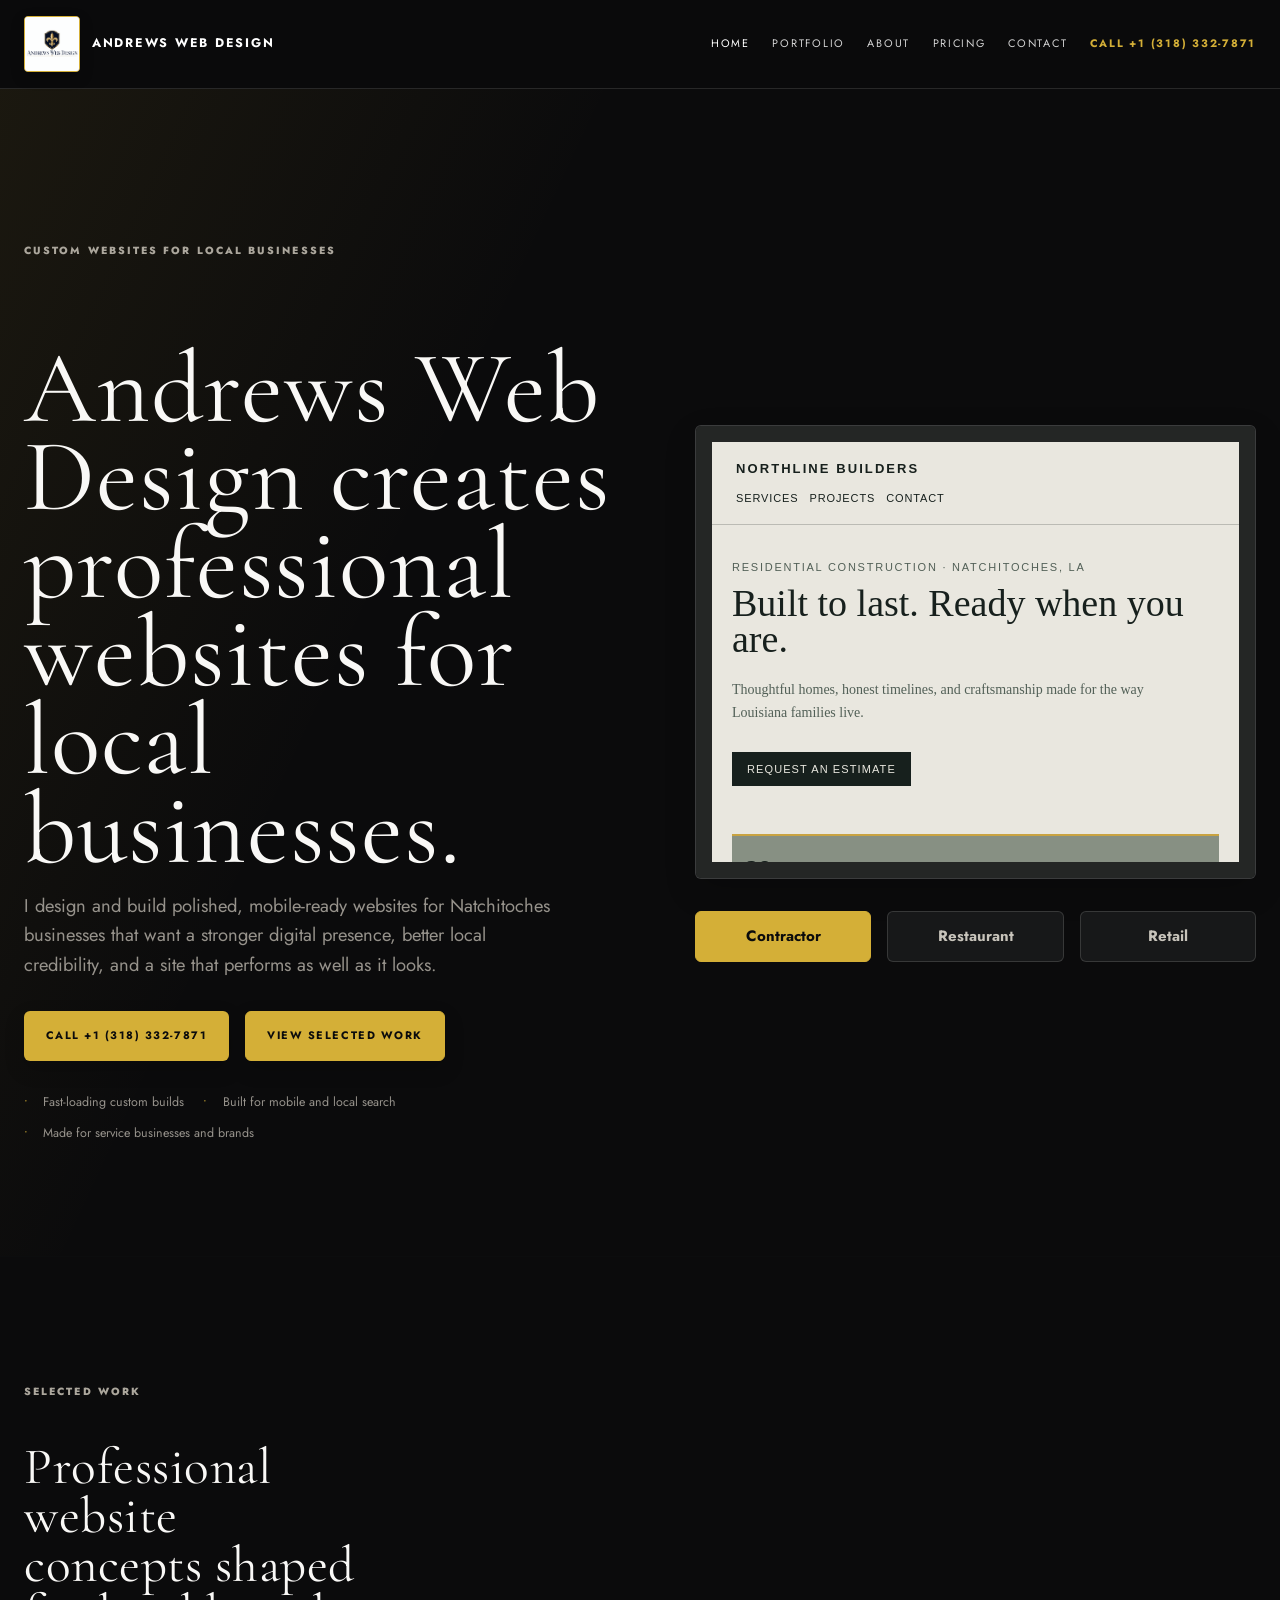
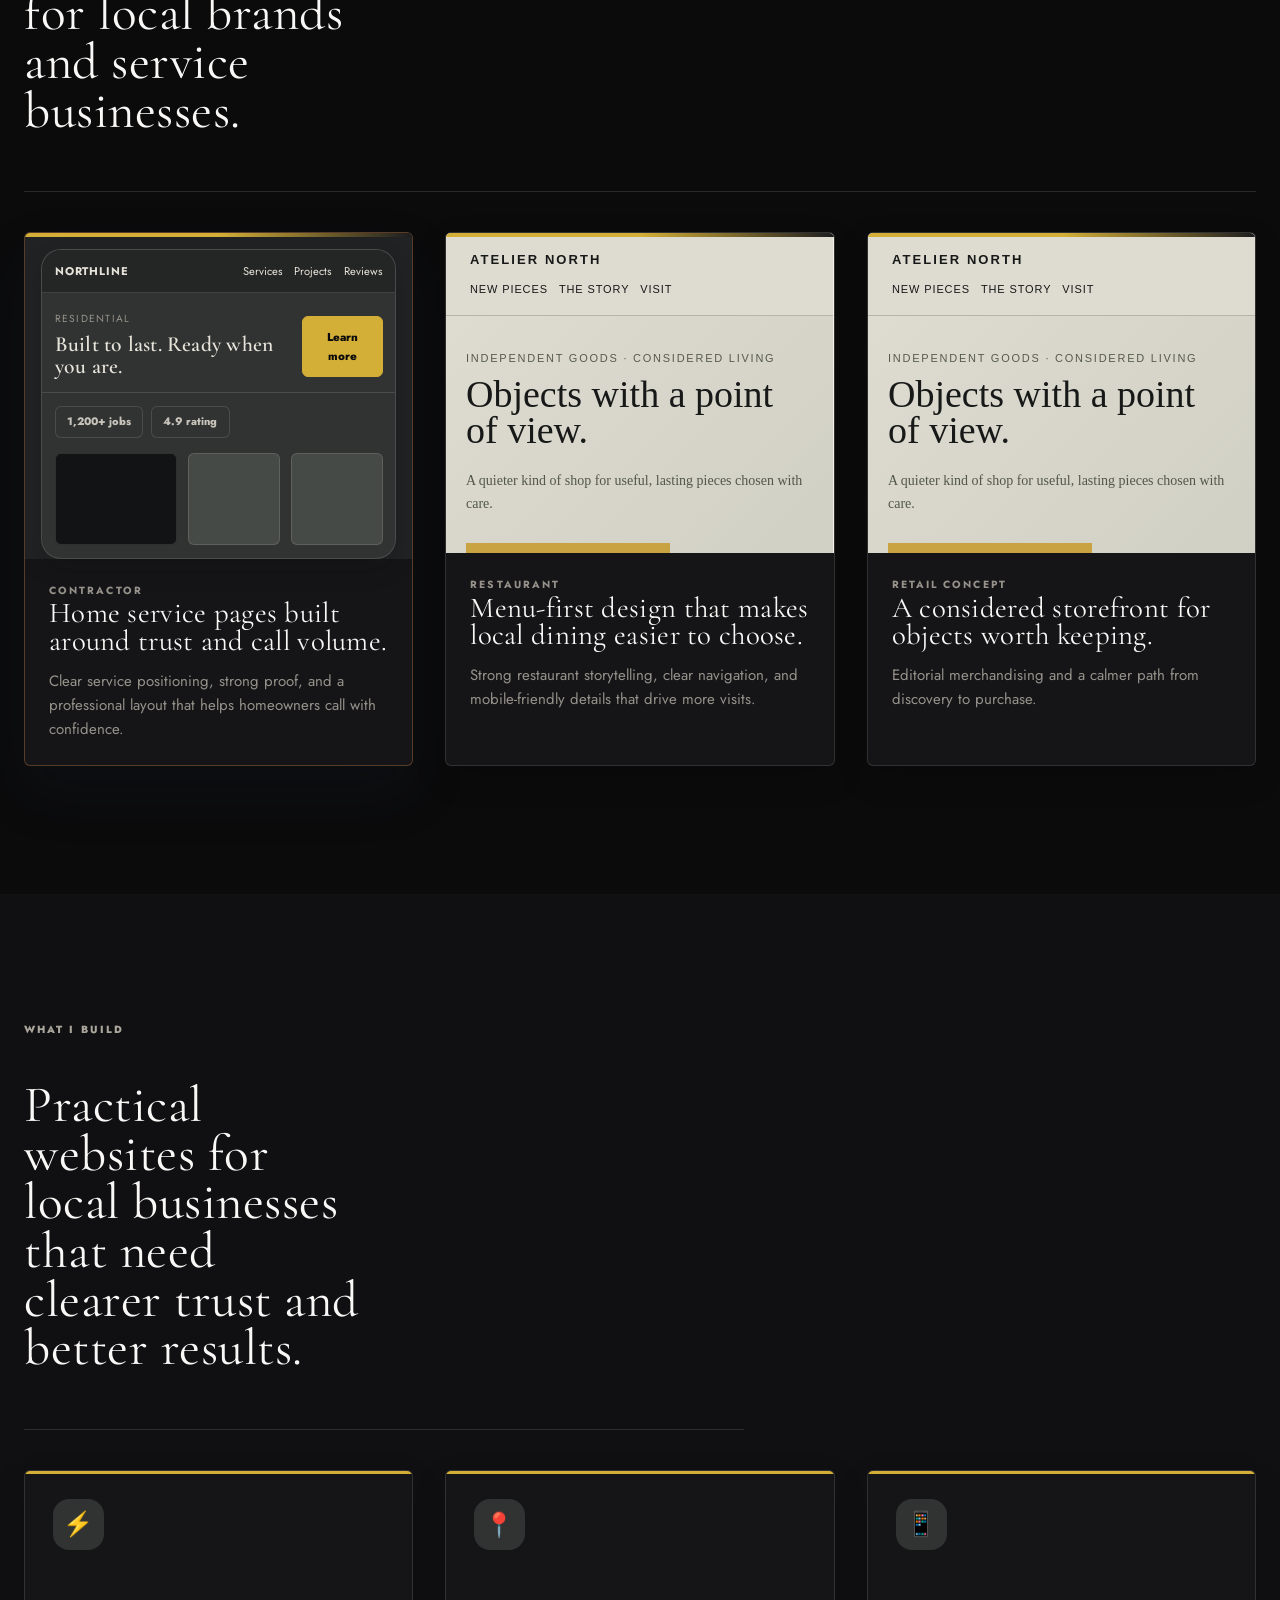
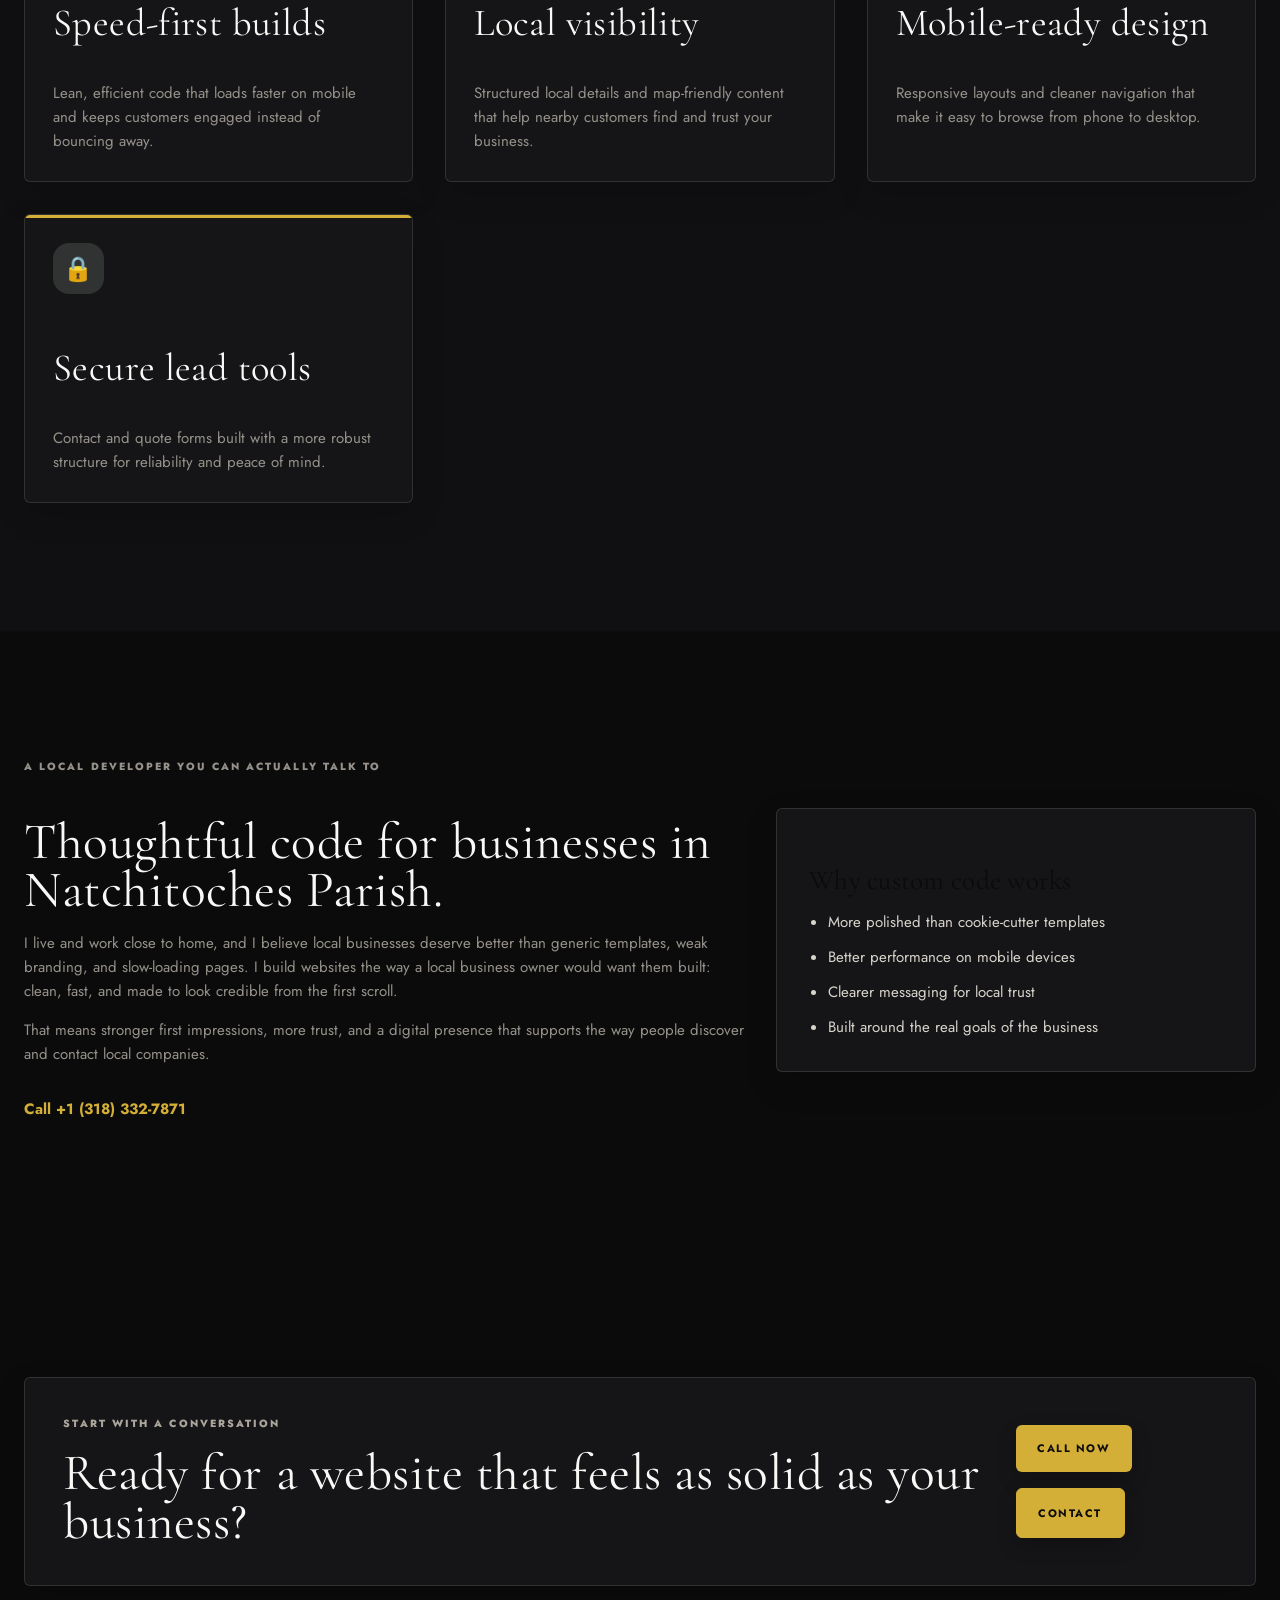
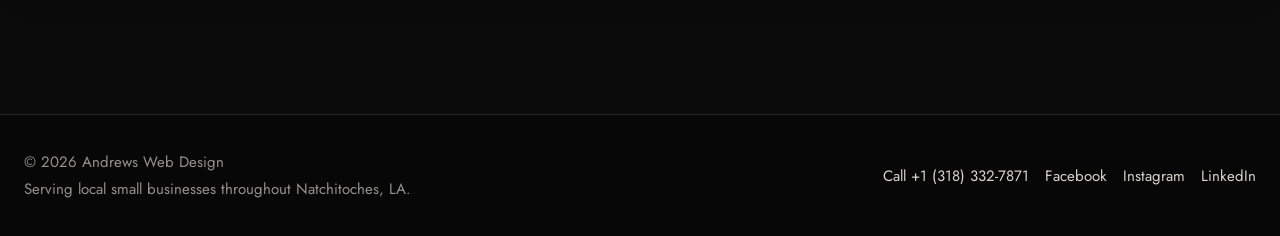
==== commit 5df52047: "Add sitemap and SEO metadata" ====
--- a/index.html
+++ b/index.html
@@ -15,21 +15,21 @@
       content="Custom websites for contractors, restaurants, and local businesses in Natchitoches, LA."
     />
     <meta property="og:type" content="website" />
-    <meta property="og:url" content="https://yourdomain.com" />
-    <meta property="og:image" content="https://yourdomain.com/assets/og-image.jpg" />
+    <meta property="og:url" content="https://andrewswebsitedesign.com/" />
+    <meta property="og:image" content="https://andrewswebsitedesign.com/colored-logo.png" />
     <link rel="preconnect" href="https://fonts.googleapis.com" />
     <link rel="preconnect" href="https://fonts.gstatic.com" crossorigin />
     <link href="https://fonts.googleapis.com/css2?family=Cormorant+Garamond:wght@400;500;600;700&family=Jost:wght@400;500;600;700;800&display=swap" rel="stylesheet" />
-    <link rel="canonical" href="https://yourdomain.com" />
+    <link rel="canonical" href="https://andrewswebsitedesign.com/" />
     <link rel="stylesheet" href="css/style.css" />
     <script type="application/ld+json">
       {
         "@context": "https://schema.org",
         "@type": "ProfessionalService",
         "name": "Andrews Web Design",
-        "image": "https://yourdomain.com",
+        "image": "https://andrewswebsitedesign.com/colored-logo.png",
         "telephone": "+1-318-332-7871",
-        "url": "https://yourdomain.com",
+        "url": "https://andrewswebsitedesign.com/",
         "address": {
           "@type": "PostalAddress",
           "addressLocality": "Natchitoches",
@@ -89,7 +89,7 @@
         <div class="container hero-grid">
           <div class="hero-copy">
             <p class="eyebrow">Custom websites for local businesses</p>
-            <h1>Professional websites that help local businesses look established and earn trust.</h1>
+            <h1>Andrews Web Design creates professional websites for local businesses.</h1>
             <p class="lead">
               I design and build polished, mobile-ready websites for Natchitoches businesses that want a
               stronger digital presence, better local credibility, and a site that performs as well as it looks.
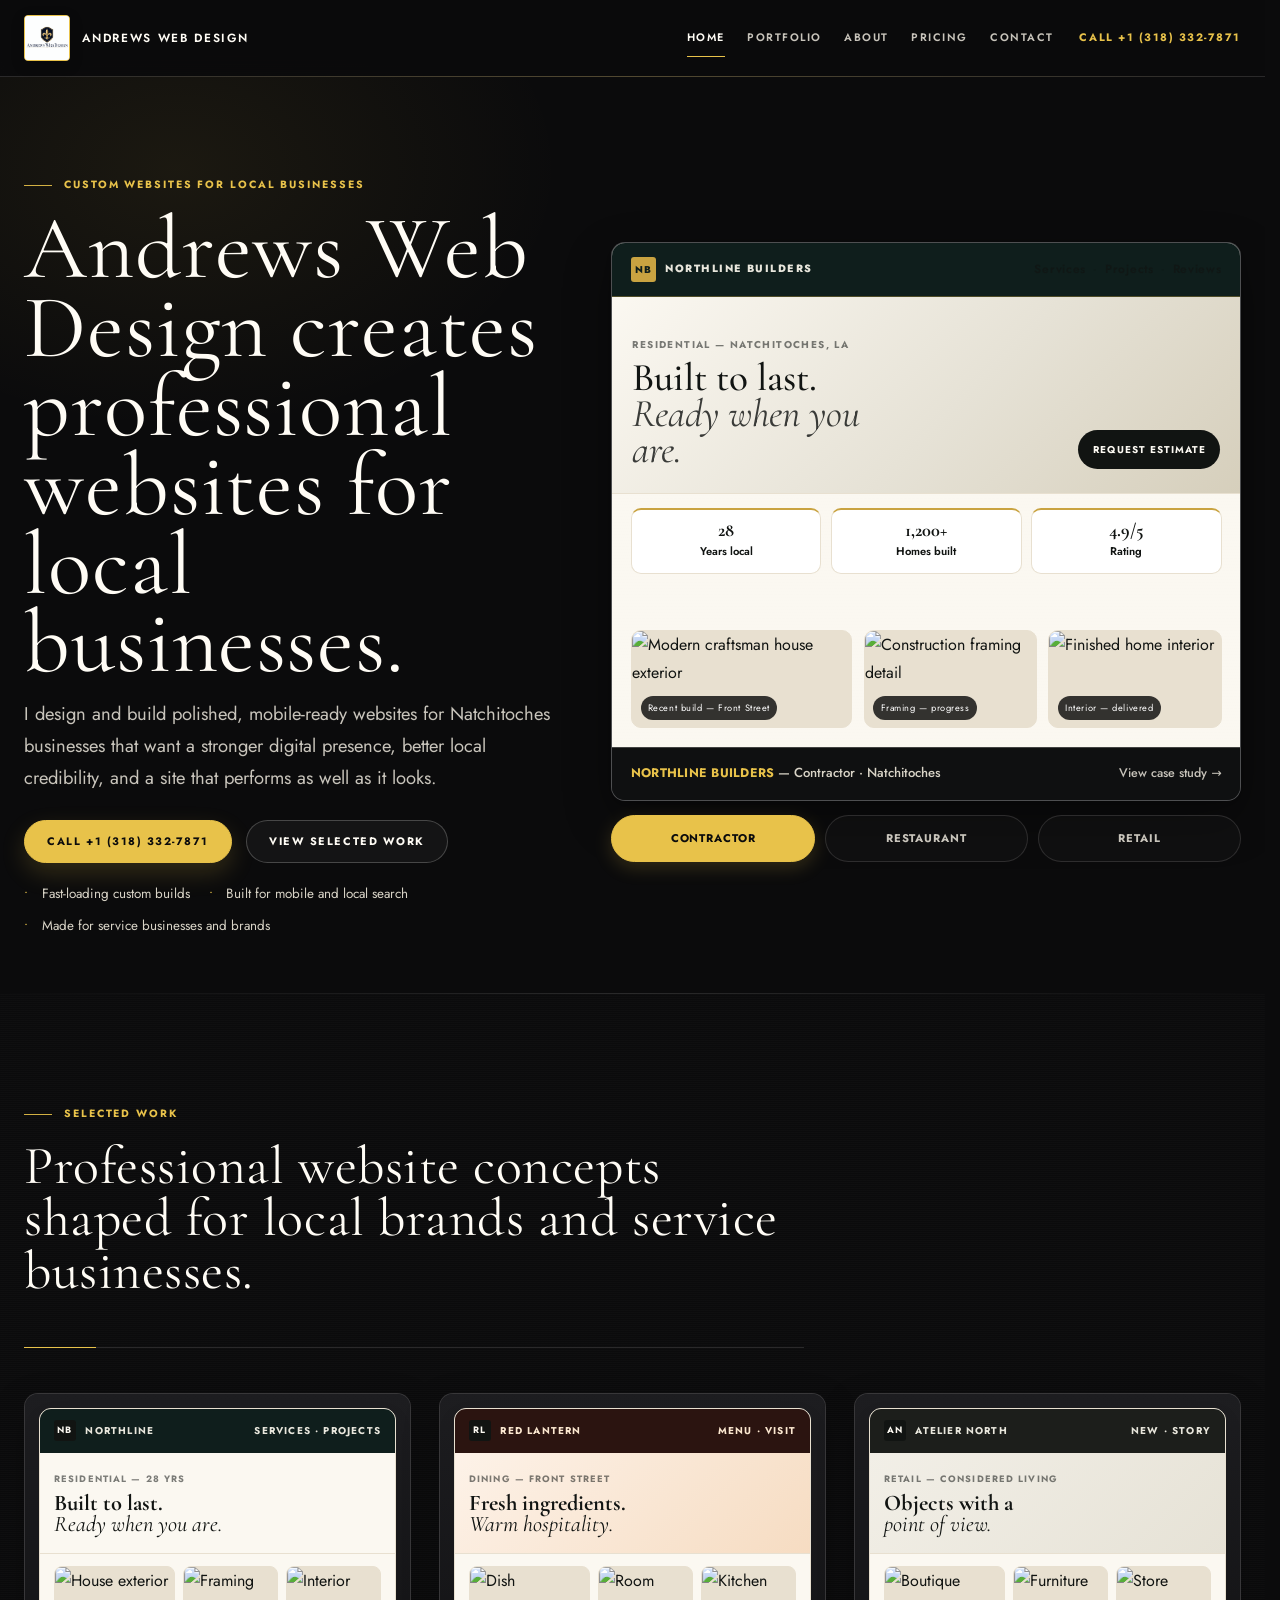
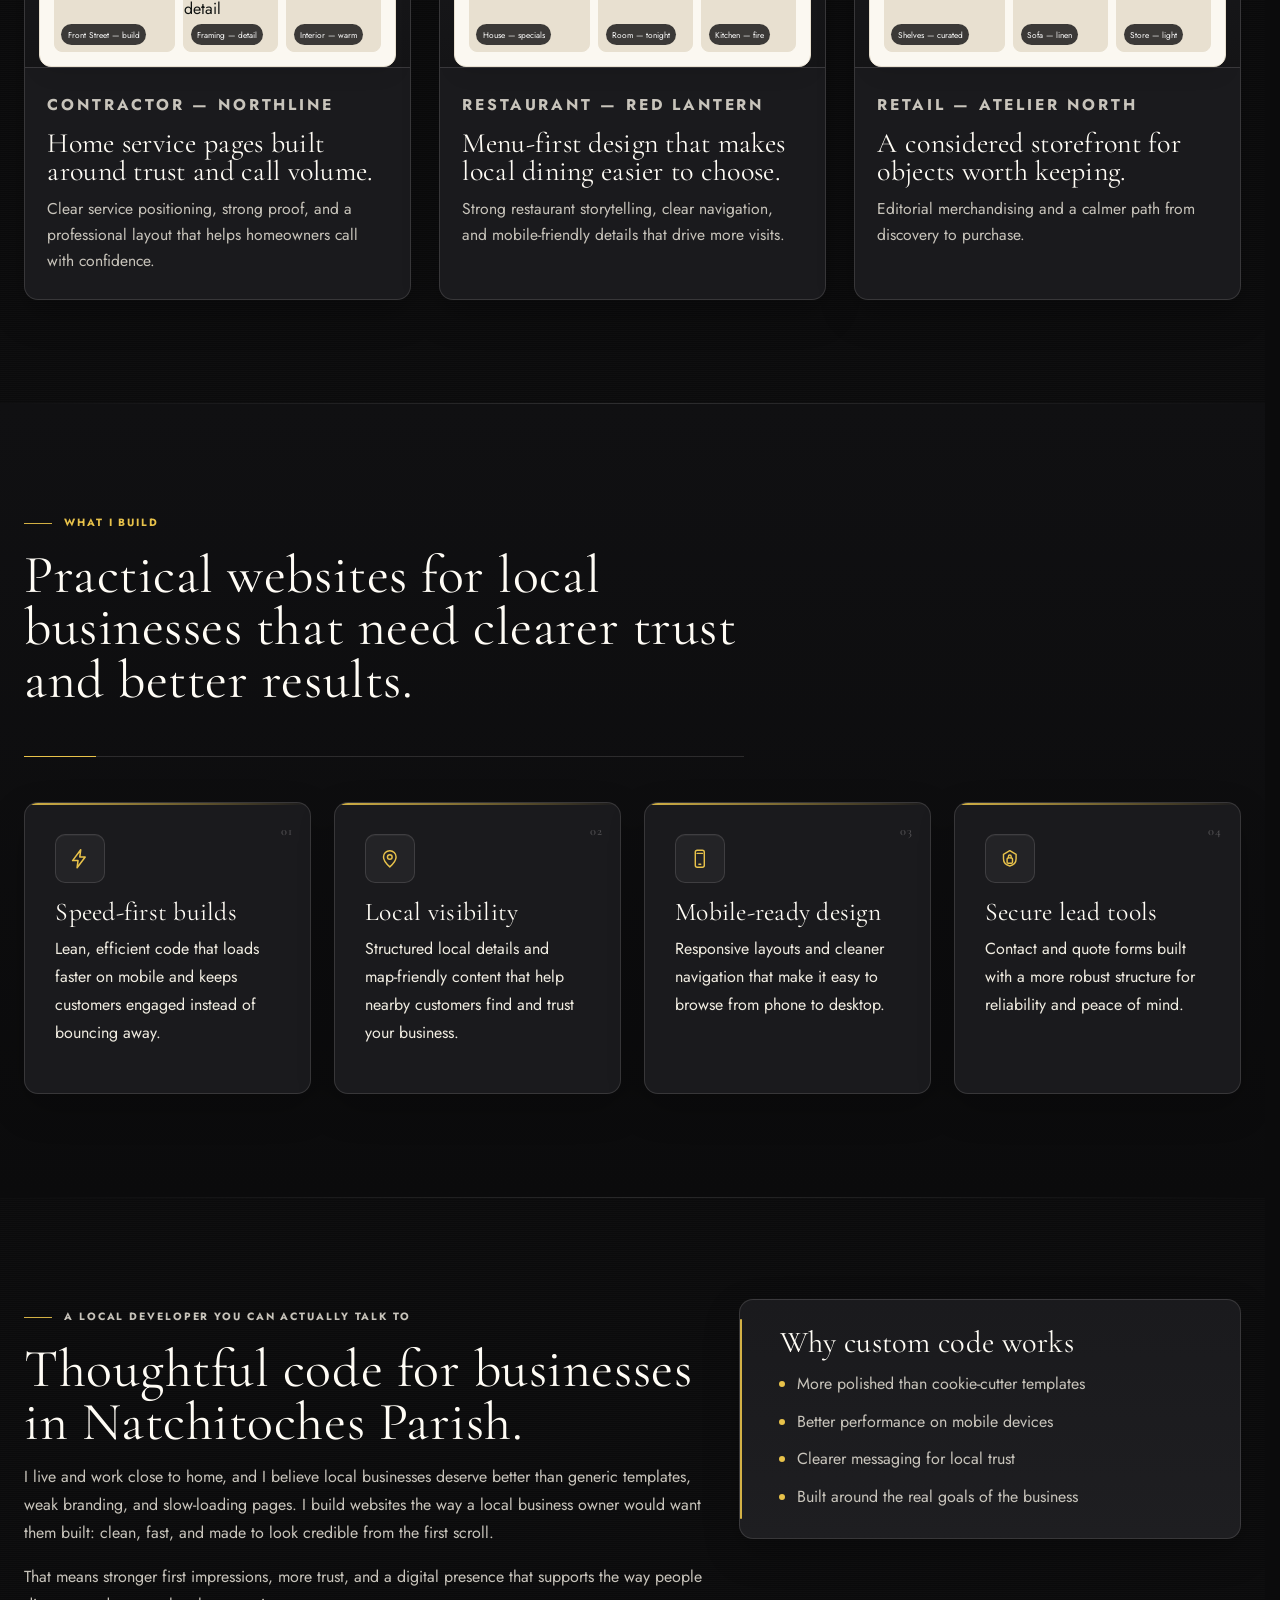
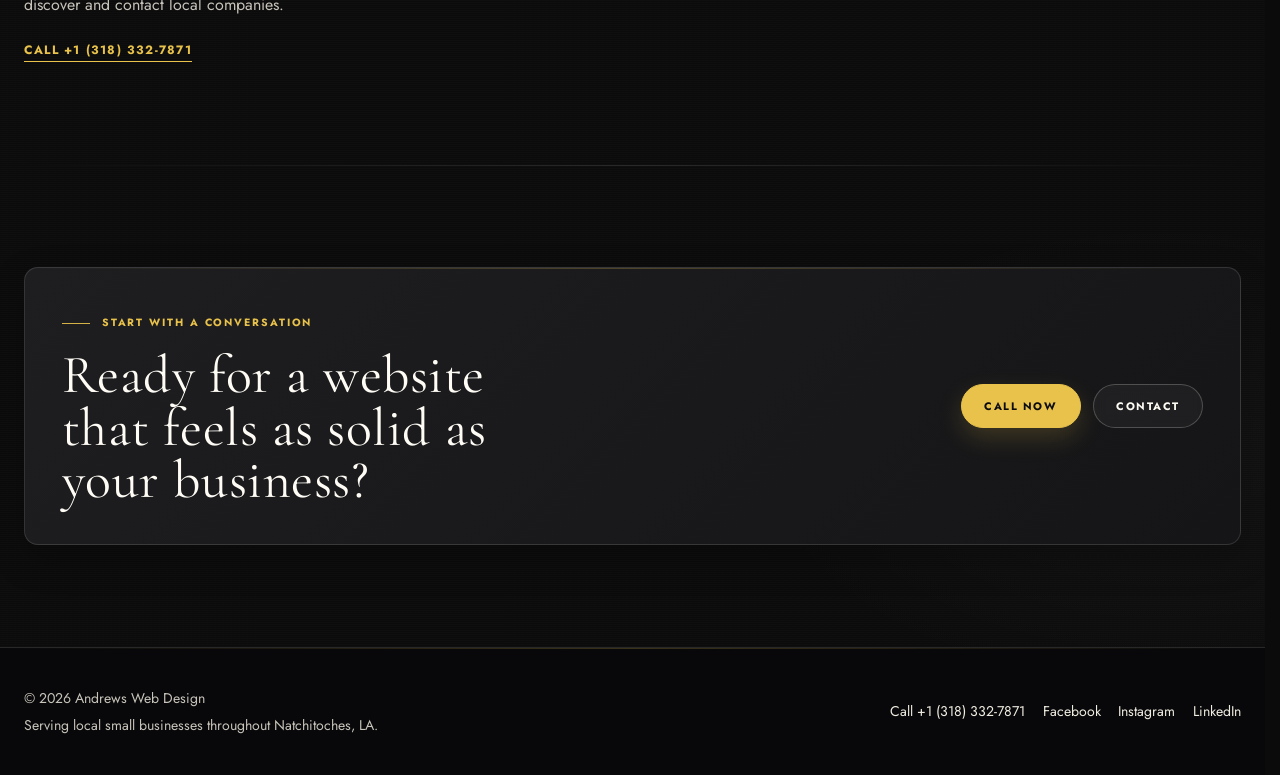
==== commit e4b6d7b2: "required changes to fix mobile problems and improve look" ====
--- a/index.html
+++ b/index.html
@@ -4,16 +4,10 @@
     <meta charset="UTF-8" />
     <meta name="viewport" content="width=device-width, initial-scale=1.0" />
     <title>Andrews Web Design | Local Business Websites & SEO</title>
-    <meta
-      name="description"
-      content="Andrews Web Design builds fast, mobile-friendly websites for local businesses in Natchitoches, Louisiana. Call +1 (318) 332-7871 for custom web design, SEO, and lead generation."
-    />
-    <meta name="theme-color" content="#1d2a2f" />
+    <meta name="description" content="Andrews Web Design builds fast, mobile-friendly websites for local businesses in Natchitoches, Louisiana. Call +1 (318) 332-7871 for custom web design, SEO, and lead generation." />
+    <meta name="theme-color" content="#0b0b0c" />
     <meta property="og:title" content="Andrews Web Design" />
-    <meta
-      property="og:description"
-      content="Custom websites for contractors, restaurants, and local businesses in Natchitoches, LA."
-    />
+    <meta property="og:description" content="Custom websites for contractors, restaurants, and local businesses in Natchitoches, LA." />
     <meta property="og:type" content="website" />
     <meta property="og:url" content="https://andrewswebsitedesign.com/" />
     <meta property="og:image" content="https://andrewswebsitedesign.com/colored-logo.png" />
@@ -37,22 +31,10 @@
           "postalCode": "71457",
           "addressCountry": "US"
         },
-        "geo": {
-          "@type": "GeoCoordinates",
-          "latitude": "31.7607",
-          "longitude": "-93.0863"
-        },
+        "geo": { "@type": "GeoCoordinates", "latitude": "31.7607", "longitude": "-93.0863" },
         "openingHoursSpecification": {
           "@type": "OpeningHoursSpecification",
-          "dayOfWeek": [
-            "Monday",
-            "Tuesday",
-            "Wednesday",
-            "Thursday",
-            "Friday",
-            "Saturday",
-            "Sunday"
-          ],
+          "dayOfWeek": ["Monday","Tuesday","Wednesday","Thursday","Friday","Saturday","Sunday"],
           "opens": "08:00",
           "closes": "20:00"
         },
@@ -64,17 +46,14 @@
     <header class="site-header">
       <div class="container nav-wrap">
         <a class="brand" href="index.html" aria-label="Andrews Web Design home">
-          <span class="brand-mark"><img src="colored-logo.png" alt="Andrews Web Design logo" /></span>
+          <span class="brand-mark"><img src="colored-logo.png" alt="Andrews Web Design logo" width="112" height="112" /></span>
           <span>Andrews Web Design</span>
         </a>
-        <button class="nav-toggle" aria-expanded="false" aria-controls="site-nav">
-          <span class="sr-only">Toggle menu</span>
-          <span></span>
-          <span></span>
-          <span></span>
+        <button class="nav-toggle" aria-expanded="false" aria-controls="site-nav" aria-label="Toggle menu">
+          <span></span><span></span><span></span>
         </button>
         <nav id="site-nav" class="site-nav" aria-label="Main navigation">
-          <a href="index.html" class="nav-link active">Home</a>
+          <a href="index.html" class="nav-link active" aria-current="page">Home</a>
           <a href="portfolio/index.html" class="nav-link">Portfolio</a>
           <a href="about.html" class="nav-link">About</a>
           <a href="pricing.html" class="nav-link">Pricing</a>
@@ -90,10 +69,7 @@
           <div class="hero-copy">
             <p class="eyebrow">Custom websites for local businesses</p>
             <h1>Andrews Web Design creates professional websites for local businesses.</h1>
-            <p class="lead">
-              I design and build polished, mobile-ready websites for Natchitoches businesses that want a
-              stronger digital presence, better local credibility, and a site that performs as well as it looks.
-            </p>
+            <p class="lead">I design and build polished, mobile-ready websites for Natchitoches businesses that want a stronger digital presence, better local credibility, and a site that performs as well as it looks.</p>
             <div class="hero-actions">
               <a href="tel:+13183327871" class="btn btn-primary">Call +1 (318) 332-7871</a>
               <a href="portfolio/index.html" class="btn btn-secondary">View selected work</a>
@@ -107,110 +83,54 @@
 
           <div class="hero-panel" aria-label="Website portfolio preview">
             <div class="template-browser" aria-live="polite">
-              <div class="browser-chrome" aria-hidden="true">
-                <span></span>
-                <span></span>
-                <span></span>
-              </div>
 
               <div class="template-scene is-active" data-template="contractor">
-                <iframe class="showcase-site-frame" src="contractor-site/index.html" title="Northline Builders contractor website preview"></iframe>
-                <header class="browser-header">
-                  <div class="brand-pill">Northline Builders</div>
-                  <nav>
-                    <a href="#">Services</a>
-                    <a href="#">Projects</a>
-                    <a href="#">Reviews</a>
-                  </nav>
-                </header>
-                <div class="browser-hero small-hero">
-                  <div>
-                    <p>Trusted construction</p>
-                    <h3>Professional, local, and built to impress.</h3>
+                <div class="mock-browser mock-browser--northline">
+                  <div class="mock-top"><span class="mock-brand"><i>NB</i> Northline Builders</span><span>Services <em>·</em> Projects <em>·</em> Reviews</span></div>
+                  <div class="mock-hero"><div><p>Residential — Natchitoches, LA</p><h4>Built to last.<br><em>Ready when you are.</em></h4></div><span class="mock-cta">Request estimate</span></div>
+                  <div class="mock-proof"><span><strong>28</strong> Years local</span><span><strong>1,200+</strong> Homes built</span><span><strong>4.9/5</strong> Rating</span></div>
+                  <div class="mock-grid">
+                    <div class="mock-tile"><img src="https://images.unsplash.com/photo-1600585154340-be6161a56a0c?w=600&auto=format&fit=crop&q=60" alt="Modern craftsman house exterior" loading="lazy" width="600" height="400" /><span>Recent build — Front Street</span></div>
+                    <div class="mock-tile"><img src="https://images.unsplash.com/photo-1504307651254-35680f356dfd?w=600&auto=format&fit=crop&q=60" alt="Construction framing detail" loading="lazy" width="600" height="400" /><span>Framing — progress</span></div>
+                    <div class="mock-tile"><img src="https://images.unsplash.com/photo-1600607687939-ce8a6c25118c?w=600&auto=format&fit=crop&q=60" alt="Finished home interior" loading="lazy" width="600" height="400" /><span>Interior — delivered</span></div>
                   </div>
-                  <span class="mini-cta">Portfolio</span>
-                </div>
-                <div class="browser-stats">
-                  <span>1,200+ jobs</span>
-                  <span>4.9/5 rating</span>
-                  <span>Free estimates</span>
-                </div>
-                <div class="browser-grid">
-                  <div class="mini-card dark"></div>
-                  <div class="mini-card light"></div>
-                  <div class="mini-card light"></div>
-                </div>
+                </div>
+                <div class="mock-caption"><span><strong>Northline Builders</strong> — Contractor · Natchitoches</span><span>View case study →</span></div>
               </div>
 
               <div class="template-scene" data-template="restaurant">
-                <iframe class="showcase-site-frame" src="restaurant-site/index.html" title="The Red Lantern restaurant website preview"></iframe>
-                <header class="browser-header dark-header">
-                  <div class="brand-pill">The Red Lantern</div>
-                  <nav>
-                    <a href="#">Menu</a>
-                    <a href="#">Story</a>
-                    <a href="#">Visit</a>
-                  </nav>
-                </header>
-                <div class="browser-hero restaurant-hero">
-                  <div>
-                    <p>Local dining</p>
-                    <h3>Warm branding and a stronger local presence.</h3>
+                <div class="mock-browser mock-browser--lantern">
+                  <div class="mock-top"><span class="mock-brand"><i>RL</i> The Red Lantern</span><span>Menu <em>·</em> Story <em>·</em> Visit</span></div>
+                  <div class="mock-hero"><div><p>Neighborhood dining — Est. 2019</p><h4>Fresh ingredients.<br><em>Warm hospitality.</em></h4></div><span class="mock-cta">Reserve a table</span></div>
+                  <div class="mock-proof mock-proof--warm"><span>House specials</span><span>Seasonal plates</span><span>Wine list</span></div>
+                  <div class="mock-grid">
+                    <div class="mock-tile"><img src="https://images.unsplash.com/photo-1555396273-367ea4eb4db5?w=600&auto=format&fit=crop&q=60" alt="Plated seasonal dish" loading="lazy" width="600" height="400" /><span>House specials</span></div>
+                    <div class="mock-tile"><img src="https://images.unsplash.com/photo-1517248135467-4c7edcad34c4?w=600&auto=format&fit=crop&q=60" alt="Restaurant interior" loading="lazy" width="600" height="400" /><span>Room — tonight</span></div>
+                    <div class="mock-tile"><img src="https://images.unsplash.com/photo-1414235077428-338989a2e8c0?w=600&auto=format&fit=crop&q=60" alt="Chef plating" loading="lazy" width="600" height="400" /><span>Kitchen — fire</span></div>
                   </div>
-                  <span class="mini-cta">Showcase</span>
-                </div>
-                <div class="browser-menu">
-                  <span>House specials</span>
-                  <span>Seasonal plates</span>
-                  <span>Wine list</span>
-                </div>
-                <div class="browser-grid restaurant-grid">
-                  <div class="mini-card light"></div>
-                  <div class="mini-card dark"></div>
-                  <div class="mini-card light"></div>
-                </div>
+                </div>
+                <div class="mock-caption"><span><strong>The Red Lantern</strong> — Restaurant · Front Street</span><span>Explore menu →</span></div>
               </div>
 
               <div class="template-scene" data-template="boutique">
-                <iframe class="showcase-site-frame" src="retail-site/index.html" title="Atelier North retail website preview"></iframe>
-                <header class="browser-header light-header">
-                  <div class="brand-pill">Olivier WoodWorks</div>
-                  <nav>
-                    <a href="#">Our Story</a>
-                    <a href="#">Shop</a>
-                    <a href="#">Contact</a>
-                  </nav>
-                </header>
-                <div class="browser-hero boutique-hero">
-                  <div>
-                    <p>Fine cypress furniture · since 1965</p>
-                    <h3>Handcrafted heirlooms, made the Louisiana way.</h3>
+                <div class="mock-browser mock-browser--atelier">
+                  <div class="mock-top"><span class="mock-brand"><i>AN</i> Atelier North</span><span>New <em>·</em> Story <em>·</em> Visit</span></div>
+                  <div class="mock-hero"><div><p>Independent goods — Since 2018</p><h4>Objects with a<br><em>point of view.</em></h4></div><span class="mock-cta">Explore collection</span></div>
+                  <div class="mock-proof mock-proof--stone"><span>New arrivals</span><span>Made to keep</span><span>Gift edit</span></div>
+                  <div class="mock-grid">
+                    <div class="mock-tile"><img src="https://images.unsplash.com/photo-1441986300917-64674bd600d8?w=600&auto=format&fit=crop&q=60" alt="Boutique display" loading="lazy" width="600" height="400" /><span>Shelves — curated</span></div>
+                    <div class="mock-tile"><img src="https://images.unsplash.com/photo-1555041469-a586c61ea9bc?w=600&auto=format&fit=crop&q=60" alt="Handcrafted sofa" loading="lazy" width="600" height="400" /><span>Sofa — linen</span></div>
+                    <div class="mock-tile"><img src="https://images.unsplash.com/photo-1586023492125-27b2c045efd7?w=600&auto=format&fit=crop&q=60" alt="Minimal store interior" loading="lazy" width="600" height="400" /><span>Store — light</span></div>
                   </div>
-                  <span class="mini-cta">Browse</span>
-                </div>
-                <div class="browser-menu">
-                  <span>Made to order</span>
-                  <span>Louisiana cypress</span>
-                  <span>Est. 1965</span>
-                </div>
-                <div class="browser-grid boutique-grid">
-                  <div class="mini-card retail-image"><img src="assets/olivia/featured-bayou.jpg" alt="Handcrafted cypress furniture from Olivier WoodWorks" /></div>
-                  <div class="mini-card soft"></div>
-                  <div class="mini-card light"></div>
-                </div>
+                </div>
+                <div class="mock-caption"><span><strong>Atelier North</strong> — Retail · Considered living</span><span>Visit shop →</span></div>
               </div>
             </div>
 
             <div class="template-options" aria-label="Select a website example">
-              <button class="template-option is-active" type="button" data-template="contractor">
-                <span>Contractor</span>
-              </button>
-              <button class="template-option" type="button" data-template="restaurant">
-                <span>Restaurant</span>
-              </button>
-              <button class="template-option" type="button" data-template="boutique">
-                <span>Retail</span>
-              </button>
+              <button class="template-option is-active" type="button" data-template="contractor"><span>Contractor</span></button>
+              <button class="template-option" type="button" data-template="restaurant"><span>Restaurant</span></button>
+              <button class="template-option" type="button" data-template="boutique"><span>Retail</span></button>
             </div>
           </div>
         </div>
@@ -222,75 +142,45 @@
             <p class="eyebrow">Selected work</p>
             <h2>Professional website concepts shaped for local brands and service businesses.</h2>
           </div>
-
           <div class="card-grid">
-            <article class="project-card is-expanded">
+            <article class="project-card" tabindex="0" role="button" aria-label="Expand contractor card">
               <div class="project-preview">
-                <div class="mini-browser">
-                  <div class="mini-chrome"><span></span><span></span><span></span></div>
-                  <div class="mini-header">
-                    <span class="mini-logo">Northline</span>
-                    <nav><span>Services</span><span>Projects</span><span>Reviews</span></nav>
-                  </div>
-                  <div class="mini-hero contractor-hero">
-                    <div>
-                      <p>Residential</p>
-                      <h4>Built to last. Ready when you are.</h4>
-                    </div>
-                    <button type="button">Learn more</button>
-                  </div>
-                  <div class="mini-stats"><span>1,200+ jobs</span><span>4.9 rating</span></div>
-                  <div class="mini-grid">
-                    <div class="mini-tile dark-tile"></div>
-                    <div class="mini-tile light-tile"></div>
-                    <div class="mini-tile light-tile"></div>
-                  </div>
+                <div class="mini-browser mini-browser--northline">
+                  <div class="mini-top"><span><i>NB</i> Northline</span><span>Services · Projects</span></div>
+                  <div class="mini-hero"><div><p>Residential — 28 yrs</p><h4>Built to last.<br><em>Ready when you are.</em></h4></div></div>
+                  <div class="mini-grid"><div class="dark"><img src="https://images.unsplash.com/photo-1600585154340-be6161a56a0c?w=400&auto=format&fit=crop&q=60" alt="House exterior" loading="lazy" width="400" height="300" /><em>Front Street — build</em></div><div class="light"><img src="https://images.unsplash.com/photo-1504307651254-35680f356dfd?w=400&auto=format&fit=crop&q=60" alt="Framing detail" loading="lazy" width="400" height="300" /><em>Framing — detail</em></div><div class="light"><img src="https://images.unsplash.com/photo-1600607687939-ce8a6c25118c?w=400&auto=format&fit=crop&q=60" alt="Interior" loading="lazy" width="400" height="300" /><em>Interior — warm</em></div></div>
                 </div>
               </div>
               <div class="card-body">
-                <p class="mini-tag">Contractor</p>
+                <p class="mini-tag">Contractor — Northline</p>
                 <h3>Home service pages built around trust and call volume.</h3>
                 <p>Clear service positioning, strong proof, and a professional layout that helps homeowners call with confidence.</p>
               </div>
             </article>
-
-            <article class="project-card retail-showcase-card">
+            <article class="project-card" tabindex="0" role="button" aria-label="Expand restaurant card">
               <div class="project-preview">
-                <iframe class="showcase-site-frame" src="retail-site/index.html" title="Atelier North retail website preview"></iframe>
-                <div class="mini-browser">
-                  <div class="mini-chrome"><span></span><span></span><span></span></div>
-                  <div class="mini-header">
-                    <span class="mini-logo">Red Lantern</span>
-                    <nav><span>Menu</span><span>Story</span><span>Visit</span></nav>
-                  </div>
-                  <div class="mini-hero restaurant-hero">
-                    <div>
-                      <p>Dining</p>
-                      <h4>Fresh ingredients, warm hospitality.</h4>
-                    </div>
-                    <button type="button">Explore</button>
-                  </div>
-                  <div class="mini-stats"><span>House specials</span><span>Late dinner</span></div>
-                  <div class="mini-grid">
-                    <div class="mini-tile warm-tile"></div>
-                    <div class="mini-tile dark-tile"></div>
-                    <div class="mini-tile light-tile"></div>
-                  </div>
+                <div class="mini-browser mini-browser--lantern">
+                  <div class="mini-top"><span><i>RL</i> Red Lantern</span><span>Menu · Visit</span></div>
+                  <div class="mini-hero"><div><p>Dining — Front Street</p><h4>Fresh ingredients.<br><em>Warm hospitality.</em></h4></div></div>
+                  <div class="mini-grid"><div class="warm"><img src="https://images.unsplash.com/photo-1555396273-367ea4eb4db5?w=400&auto=format&fit=crop&q=60" alt="Dish" loading="lazy" width="400" height="300" /><em>House — specials</em></div><div class="dark"><img src="https://images.unsplash.com/photo-1517248135467-4c7edcad34c4?w=400&auto=format&fit=crop&q=60" alt="Room" loading="lazy" width="400" height="300" /><em>Room — tonight</em></div><div class="light"><img src="https://images.unsplash.com/photo-1414235077428-338989a2e8c0?w=400&auto=format&fit=crop&q=60" alt="Kitchen" loading="lazy" width="400" height="300" /><em>Kitchen — fire</em></div></div>
                 </div>
               </div>
               <div class="card-body">
-                <p class="mini-tag">Restaurant</p>
+                <p class="mini-tag">Restaurant — Red Lantern</p>
                 <h3>Menu-first design that makes local dining easier to choose.</h3>
                 <p>Strong restaurant storytelling, clear navigation, and mobile-friendly details that drive more visits.</p>
               </div>
             </article>
-
-            <article class="project-card retail-showcase-card">
+            <article class="project-card" tabindex="0" role="button" aria-label="Expand retail card">
               <div class="project-preview">
-                <iframe class="showcase-site-frame" src="retail-site/index.html" title="Atelier North retail website preview"></iframe>
+                <div class="mini-browser mini-browser--atelier">
+                  <div class="mini-top"><span><i>AN</i> Atelier North</span><span>New · Story</span></div>
+                  <div class="mini-hero"><div><p>Retail — Considered living</p><h4>Objects with a<br><em>point of view.</em></h4></div></div>
+                  <div class="mini-grid"><div class="light"><img src="https://images.unsplash.com/photo-1441986300917-64674bd600d8?w=400&auto=format&fit=crop&q=60" alt="Boutique" loading="lazy" width="400" height="300" /><em>Shelves — curated</em></div><div class="dark"><img src="https://images.unsplash.com/photo-1555041469-a586c61ea9bc?w=400&auto=format&fit=crop&q=60" alt="Furniture" loading="lazy" width="400" height="300" /><em>Sofa — linen</em></div><div class="light"><img src="https://images.unsplash.com/photo-1586023492125-27b2c045efd7?w=400&auto=format&fit=crop&q=60" alt="Store" loading="lazy" width="400" height="300" /><em>Store — light</em></div></div>
+                </div>
               </div>
               <div class="card-body">
-                <p class="mini-tag">Retail concept</p>
+                <p class="mini-tag">Retail — Atelier North</p>
                 <h3>A considered storefront for objects worth keeping.</h3>
                 <p>Editorial merchandising and a calmer path from discovery to purchase.</p>
               </div>
@@ -305,28 +195,11 @@
             <p class="eyebrow">What I build</p>
             <h2>Practical websites for local businesses that need clearer trust and better results.</h2>
           </div>
-
           <div class="services-grid homepage-services">
-            <article class="service-item">
-              <span class="service-icon" aria-hidden="true">⚡</span>
-              <h3>Speed-first builds</h3>
-              <p>Lean, efficient code that loads faster on mobile and keeps customers engaged instead of bouncing away.</p>
-            </article>
-            <article class="service-item">
-              <span class="service-icon" aria-hidden="true">📍</span>
-              <h3>Local visibility</h3>
-              <p>Structured local details and map-friendly content that help nearby customers find and trust your business.</p>
-            </article>
-            <article class="service-item">
-              <span class="service-icon" aria-hidden="true">📱</span>
-              <h3>Mobile-ready design</h3>
-              <p>Responsive layouts and cleaner navigation that make it easy to browse from phone to desktop.</p>
-            </article>
-            <article class="service-item">
-              <span class="service-icon" aria-hidden="true">🔒</span>
-              <h3>Secure lead tools</h3>
-              <p>Contact and quote forms built with a more robust structure for reliability and peace of mind.</p>
-            </article>
+            <article class="service-item" data-num="01"><span class="service-icon" aria-hidden="true"><svg viewBox="0 0 24 24" fill="none" stroke="currentColor" stroke-width="1.7" stroke-linecap="round" stroke-linejoin="round" aria-hidden="true"><path d="M13 2L4 14h6l-1 8 9-12h-6l1-8z"/></svg></span><h3>Speed-first builds</h3><p>Lean, efficient code that loads faster on mobile and keeps customers engaged instead of bouncing away.</p></article>
+            <article class="service-item" data-num="02"><span class="service-icon" aria-hidden="true"><svg viewBox="0 0 24 24" fill="none" stroke="currentColor" stroke-width="1.6" stroke-linecap="round" stroke-linejoin="round" aria-hidden="true"><path d="M12 21s-7-6.2-7-11a7 7 0 0 1 14 0c0 4.8-7 11-7 11z"/><circle cx="12" cy="10" r="2.6"/></svg></span><h3>Local visibility</h3><p>Structured local details and map-friendly content that help nearby customers find and trust your business.</p></article>
+            <article class="service-item" data-num="03"><span class="service-icon" aria-hidden="true"><svg viewBox="0 0 24 24" fill="none" stroke="currentColor" stroke-width="1.6" stroke-linecap="round" stroke-linejoin="round" aria-hidden="true"><rect x="7" y="2.5" width="10" height="19" rx="2.2"/><path d="M11 18h2"/><path d="M9 6h6"/></svg></span><h3>Mobile-ready design</h3><p>Responsive layouts and cleaner navigation that make it easy to browse from phone to desktop.</p></article>
+            <article class="service-item" data-num="04"><span class="service-icon" aria-hidden="true"><svg viewBox="0 0 24 24" fill="none" stroke="currentColor" stroke-width="1.6" stroke-linecap="round" stroke-linejoin="round" aria-hidden="true"><path d="M12 3l7 4v5c0 4.8-3.6 7.2-7 8-3.4-.8-7-3.2-7-8V7l7-4z"/><rect x="9" y="11" width="6" height="6" rx="1.2"/><path d="M10.5 11V9.2a1.5 1.5 0 0 1 3 0V11"/></svg></span><h3>Secure lead tools</h3><p>Contact and quote forms built with a more robust structure for reliability and peace of mind.</p></article>
           </div>
         </div>
       </section>
@@ -355,14 +228,8 @@
       <section class="section">
         <div class="container">
           <div class="cta-panel">
-            <div>
-              <p class="eyebrow">Start with a conversation</p>
-              <h2>Ready for a website that feels as solid as your business?</h2>
-            </div>
-            <div class="cta-actions">
-              <a href="tel:+13183327871" class="btn btn-primary">Call now</a>
-              <a href="contact.html" class="btn btn-secondary">Contact</a>
-            </div>
+            <div><p class="eyebrow">Start with a conversation</p><h2>Ready for a website that feels as solid as your business?</h2></div>
+            <div class="cta-actions"><a href="tel:+13183327871" class="btn btn-primary">Call now</a><a href="contact.html" class="btn btn-secondary">Contact</a></div>
           </div>
         </div>
       </section>
@@ -370,19 +237,10 @@
 
     <footer class="site-footer">
       <div class="container footer-wrap">
-        <div>
-          <p>© <span data-year></span> Andrews Web Design</p>
-          <p>Serving local small businesses throughout Natchitoches, LA.</p>
-        </div>
-        <div class="footer-links" aria-label="Contact links">
-          <a href="tel:+13183327871">Call +1 (318) 332-7871</a>
-          <a href="https://www.facebook.com" target="_blank" rel="noreferrer">Facebook</a>
-          <a href="https://www.instagram.com" target="_blank" rel="noreferrer">Instagram</a>
-          <a href="https://www.linkedin.com" target="_blank" rel="noreferrer">LinkedIn</a>
-        </div>
+        <div><p>© <span data-year></span> Andrews Web Design</p><p>Serving local small businesses throughout Natchitoches, LA.</p></div>
+        <div class="footer-links" aria-label="Contact links"><a href="tel:+13183327871">Call +1 (318) 332-7871</a><a href="https://www.facebook.com" target="_blank" rel="noreferrer">Facebook</a><a href="https://www.instagram.com" target="_blank" rel="noreferrer">Instagram</a><a href="https://www.linkedin.com" target="_blank" rel="noreferrer">LinkedIn</a></div>
       </div>
     </footer>
-
     <script src="js/main.js"></script>
   </body>
 </html>
--- a/css/style.css
+++ b/css/style.css
@@ -1,1408 +1,301 @@
-:root {
-  --bg: #f6f1ea;
-  --surface: #fffdf9;
-  --surface-alt: #efe1d3;
-  --primary: #1d2a2f;
-  --primary-soft: #2f4048;
-  --primary-bright: #4e6873;
-  --accent: #b66d3d;
-  --accent-soft: #e8c9a6;
-  --gold: #c99a64;
-  --wood: #7b4f32;
-  --sage: #dfe4db;
-  --paper: #f8f2ea;
-  --ink: #1b2430;
-  --text: #232d39;
-  --muted: #58626d;
-  --border: rgba(29, 42, 47, 0.12);
-  --shadow: 0 22px 48px rgba(29, 42, 47, 0.12);
-  --radius: 24px;
-  --container: min(1120px, calc(100% - 2rem));
-}
-
-* { box-sizing: border-box; }
-html { scroll-behavior: smooth; }
-body {
-  margin: 0;
-  font-family: "Jost", Arial, sans-serif;
-  background: linear-gradient(180deg, #f6f1ea 0%, #f1e7dc 100%);
-  color: var(--text);
-  line-height: 1.6;
-  font-size: 16px;
-}
-
-a { color: inherit; text-decoration: none; }
-img { max-width: 100%; display: block; }
-button, input, textarea, select { font: inherit; }
-
-.sr-only {
-  position: absolute;
-  width: 1px;
-  height: 1px;
-  padding: 0;
-  margin: -1px;
-  overflow: hidden;
-  clip: rect(0, 0, 0, 0);
-  white-space: nowrap;
-  border: 0;
-}
-
-.container { width: var(--container); margin: 0 auto; }
-
-.site-header {
-  position: sticky;
-  top: 0;
-  z-index: 1000;
-  background: rgba(15, 25, 35, 0.94);
-  backdrop-filter: blur(8px);
-  border-bottom: 1px solid rgba(255, 255, 255, 0.08);
-}
-
-.nav-wrap {
-  display: flex;
-  align-items: center;
-  justify-content: space-between;
-  min-height: 76px;
-  gap: 1rem;
-}
-
-.brand {
-  display: inline-flex;
-  align-items: center;
-  gap: 0.75rem;
-  font-weight: 700;
-  color: #fff;
-  letter-spacing: 0.02em;
-}
-
-.brand-mark {
-  display: inline-grid;
-  place-items: center;
-  width: 2.4rem;
-  height: 2.4rem;
-  border-radius: 12px;
-  background: #e9d4c0;
-  color: var(--primary);
-  font-size: 0.82rem;
-  font-weight: 800;
-}
-
-.site-nav {
-  display: flex;
-  align-items: center;
-  gap: 1.4rem;
-  color: rgba(255, 255, 255, 0.82);
-}
-
-.site-nav a { transition: opacity 0.2s ease, color 0.2s ease; }
-.site-nav a:hover, .site-nav a:focus-visible, .nav-link.active { color: #fff; }
-.phone-link { font-weight: 700; color: #f4d8b8; }
-
-.nav-toggle {
-  display: none;
-  background: transparent;
-  border: 0;
-  padding: 0.2rem;
-  cursor: pointer;
-}
-
-.nav-toggle span {
-  display: block;
-  width: 1.7rem;
-  height: 2px;
-  background: #fff;
-  margin: 0.35rem 0;
-  border-radius: 99px;
-}
-
-.hero {
-  background: linear-gradient(180deg, #f8f3ee 0%, #efe3d7 100%);
-  color: var(--primary);
-  padding: clamp(4rem, 8vw, 7rem) 0 5rem;
-  position: relative;
-}
-
-.hero::before {
-  content: "";
-  position: absolute;
-  inset: 0;
-  background: radial-gradient(circle at top left, rgba(182, 109, 61, 0.09), transparent 38%),
-    radial-gradient(circle at bottom right, rgba(71, 100, 110, 0.08), transparent 35%);
-  pointer-events: none;
-}
-
-.hero-grid {
-  display: grid;
-  grid-template-columns: 1.2fr 1fr;
-  gap: clamp(2rem, 4vw, 4rem);
-  align-items: center;
-}
-
-.eyebrow {
-  margin: 0 0 1rem;
-  color: var(--accent);
-  text-transform: uppercase;
-  letter-spacing: 0.12em;
-  font-size: 0.74rem;
-  font-weight: 800;
-}
-
-h1, h2, h3, .mini-hero h4, .brand, .section-heading h2 {
-  font-family: "Cormorant Garamond", Georgia, serif;
-  letter-spacing: -0.02em;
-  line-height: 0.95;
-}
-
-h1 {
-  font-size: clamp(3.4rem, 6vw, 5.3rem);
-  margin-bottom: 1rem;
-  max-width: 12ch;
-  color: var(--primary);
-  font-weight: 600;
-}
-
-h2 {
-  font-size: clamp(2.5rem, 4vw, 4rem);
-  color: var(--primary);
-  margin-bottom: 1rem;
-  font-weight: 600;
-}
-
-h3 {
-  font-size: clamp(1.7rem, 2vw, 2.4rem);
-  color: var(--primary);
-  font-weight: 600;
-}
-
-.lead {
-  max-width: 62ch;
-  font-size: clamp(1.05rem, 1.8vw, 1.15rem);
-  color: var(--muted);
-  margin-bottom: 2rem;
-}
-
-.hero-actions {
-  display: flex;
-  flex-wrap: wrap;
-  gap: 1rem;
-  margin-bottom: 2rem;
-}
-
-.btn {
-  display: inline-flex;
-  align-items: center;
-  justify-content: center;
-  padding: 1rem 1.5rem;
-  border-radius: 999px;
-  font-weight: 700;
-  transition: transform 0.2s ease, box-shadow 0.2s ease, background 0.2s ease;
-}
-
-.btn:hover, .btn:focus-visible { transform: translateY(-1px); }
-.btn-primary {
-  background: linear-gradient(135deg, var(--wood) 0%, var(--accent) 100%);
-  color: #fffdf9;
-  box-shadow: 0 14px 28px rgba(123, 79, 50, 0.18);
-}
-
-.btn-secondary {
-  background: rgba(255, 255, 255, 0.72);
-  color: var(--primary);
-  border: 1px solid rgba(29, 42, 47, 0.12);
-}
-
-.hero-points {
-  list-style: none;
-  display: flex;
-  flex-wrap: wrap;
-  gap: 0.7rem 1.2rem;
-  padding: 0;
-  margin: 0;
-  color: var(--muted);
-}
-
-.hero-points li { position: relative; padding-left: 1.2rem; }
-.hero-points li::before {
-  content: "•";
-  position: absolute;
-  left: 0;
-  color: var(--accent);
-}
-
-.hero-panel { display: grid; gap: 1rem; }
-
-.template-browser {
-  background: #fff;
-  border: 1px solid var(--border);
-  border-radius: 24px;
-  box-shadow: var(--shadow);
-  overflow: hidden;
-}
-
-.browser-chrome {
-  display: flex;
-  align-items: center;
-  gap: 0.5rem;
-  background: #f8f5f1;
-  border-bottom: 1px solid var(--border);
-  padding: 0.8rem 1rem;
-}
-
-.browser-chrome span {
-  width: 0.72rem;
-  height: 0.72rem;
-  border-radius: 50%;
-  background: #d6d0c7;
-}
-
-.browser-chrome span:nth-child(1) { background: #d7b097; }
-.browser-chrome span:nth-child(2) { background: #d4cba8; }
-.browser-chrome span:nth-child(3) { background: #b9c8d5; }
-
-.template-scene {
-  display: none;
-  padding: 1rem;
-  min-height: 420px;
-  background: #fff;
-}
-
-.template-scene.is-active { display: block; }
-
-.browser-header {
-  display: flex;
-  align-items: center;
-  justify-content: space-between;
-  gap: 1rem;
-  padding: 0.7rem 0.3rem 0.9rem;
-  border-bottom: 1px solid var(--border);
-  font-size: 0.8rem;
-}
-
-.brand-pill {
-  display: inline-block;
-  padding: 0.38rem 0.7rem;
-  border-radius: 999px;
-  background: #f3efe9;
-  color: var(--primary);
-  font-weight: 700;
-}
-
-.browser-header nav {
-  display: flex;
-  gap: 0.9rem;
-  color: var(--muted);
-  font-size: 0.72rem;
-}
-
-.browser-hero {
-  display: flex;
-  align-items: end;
-  justify-content: space-between;
-  gap: 1rem;
-  padding: 1.25rem 0.3rem 1rem;
-  border-bottom: 1px solid var(--border);
-}
-
-.browser-hero p {
-  margin: 0 0 0.5rem;
-  font-size: 0.72rem;
-  letter-spacing: 0.12em;
-  text-transform: uppercase;
-  color: var(--muted);
-}
-
-.browser-hero h3 {
-  margin: 0;
-  font-size: clamp(1.1rem, 2vw, 1.7rem);
-  max-width: 12ch;
-}
-
-.mini-cta {
-  display: inline-flex;
-  align-items: center;
-  justify-content: center;
-  border: 1px solid rgba(29, 42, 47, 0.12);
-  background: rgba(255, 255, 255, 0.72);
-  color: var(--primary);
-  border-radius: 999px;
-  min-width: 5.5rem;
-  padding: 0.7rem 0.9rem;
-  font-size: 0.72rem;
-  font-weight: 800;
-  letter-spacing: 0.08em;
-  text-transform: uppercase;
-}
-
-.small-hero { background: #f8f5f2; }
-.restaurant-hero { background: #f9f2ee; }
-.boutique-hero { background: #f4f1f6; }
-
-.browser-stats, .browser-menu {
-  display: flex;
-  flex-wrap: wrap;
-  gap: 0.65rem;
-  padding: 0.9rem 0.3rem 0.3rem;
-}
-
-.browser-stats span, .browser-menu span {
-  display: inline-block;
-  padding: 0.46rem 0.7rem;
-  border-radius: 999px;
-  background: #f4f1ec;
-  color: var(--primary-soft);
-  font-size: 0.72rem;
-  font-weight: 700;
-}
-
-.browser-grid {
-  display: grid;
-  grid-template-columns: 1.1fr 0.9fr 0.9fr;
-  gap: 0.8rem;
-  padding: 0.5rem 0.3rem 0.3rem;
-}
-
-.mini-card {
-  min-height: 110px;
-  border-radius: 18px;
-  border: 1px solid var(--border);
-}
-
-.mini-card.dark { background: #243545; }
-.mini-card.light { background: #edf0f2; }
-.mini-card.soft { background: #e7d9d1; }
-
-.template-options { display: flex; gap: 0.6rem; margin-top: 1rem; }
-.template-option {
-  flex: 1;
-  border: 1px solid var(--border);
-  background: rgba(255, 255, 255, 0.35);
-  color: var(--primary);
-  border-radius: 14px;
-  padding: 0.8rem 0.9rem;
-  font-weight: 700;
-  cursor: pointer;
-  transition: all 0.2s ease;
-}
-
-.template-option.is-active {
-  background: var(--primary);
-  color: #fff;
-  border-color: var(--primary);
-}
-
-.retail-image {
-  overflow: hidden;
-  padding: 0;
-}
-
-.retail-image img {
-  width: 100%;
-  height: 100%;
-  min-height: 100%;
-  object-fit: cover;
-  filter: saturate(0.78) contrast(1.04);
-}
-
-.showcase-site-frame {
-  display: block;
-  width: 100%;
-  height: clamp(280px, 36vw, 420px);
-  min-width: 0;
-  max-width: 100%;
-  aspect-ratio: 16 / 10;
-  border: 0;
-  background: #f6f0e5;
-}
-
-.template-scene[data-template="boutique"] {
-  padding: 0;
-  overflow: hidden;
-}
-
-.template-scene[data-template="contractor"] > *:not(.showcase-site-frame),
-.template-scene[data-template="restaurant"] > *:not(.showcase-site-frame),
-.template-scene[data-template="boutique"] > *:not(.showcase-site-frame),
-.retail-showcase-card .mini-browser {
-  display: none;
-}
-
-.retail-showcase-card .project-preview {
-  padding: 0;
-}
-
-.retail-showcase-card .showcase-site-frame {
-  height: clamp(240px, 28vw, 320px);
-}
-
-@media (max-width: 720px) {
-  .showcase-site-frame {
-    height: 360px;
-  }
-
-  .retail-showcase-card .showcase-site-frame {
-    height: 280px;
-  }
-}
-
-.section {
-  padding: clamp(4rem, 7vw, 6rem) 0;
-  position: relative;
-}
-
-.section::before {
-  content: "";
-  position: absolute;
-  inset: 0 0 auto 0;
-  height: 1px;
-  background: rgba(29, 42, 47, 0.08);
-}
-
-.section-alt {
-  background: linear-gradient(180deg, rgba(239, 225, 211, 0.8), rgba(246, 241, 234, 0.92));
-}
-
-.section-heading {
-  margin-bottom: 2.5rem;
-  position: relative;
-  z-index: 1;
-}
-
-.section-heading.narrow { max-width: 720px; }
-
-.card-grid, .services-grid, .case-grid, .contact-grid {
-  display: grid;
-  grid-template-columns: repeat(3, minmax(0, 1fr));
-  gap: 1.5rem;
-}
-
-.project-card {
-  background: #fffdf9;
-  border: 1px solid rgba(29, 42, 47, 0.12);
-  border-radius: 28px;
-  overflow: hidden;
-  box-shadow: 0 22px 48px rgba(29, 42, 47, 0.12);
-  cursor: pointer;
-  transition: transform 0.2s ease, box-shadow 0.2s ease, border-color 0.2s ease;
-  position: relative;
-}
-
-.project-card::before {
-  content: "";
-  position: absolute;
-  inset: 0 0 auto 0;
-  height: 4px;
-  background: linear-gradient(90deg, var(--wood), var(--accent), var(--sage));
-}
-
-.project-card:hover, .project-card:focus-visible, .project-card.is-expanded {
-  transform: translateY(-4px);
-  border-color: rgba(170, 106, 61, 0.45);
-  box-shadow: 0 26px 54px rgba(26, 36, 51, 0.16);
-}
-
-.project-preview {
-  padding: 1rem 1rem 0;
-  background: linear-gradient(180deg, #f8f1e8 0%, #fffdfb 100%);
-}
-
-.mini-browser {
-  background: #fff;
-  border: 1px solid rgba(26, 36, 51, 0.1);
-  border-radius: 20px;
-  overflow: hidden;
-  box-shadow: 0 18px 28px rgba(26, 36, 51, 0.08);
-}
-
-.mini-chrome {
-  display: flex;
-  align-items: center;
-  gap: 0.45rem;
-  background: #f5efe9;
-  border-bottom: 1px solid rgba(26, 36, 51, 0.08);
-  padding: 0.7rem 0.8rem;
-}
-
-.mini-chrome span {
-  width: 0.64rem;
-  height: 0.64rem;
-  border-radius: 50%;
-  background: #d9d0c7;
-}
-
-.mini-chrome span:nth-child(1) { background: #d3b299; }
-.mini-chrome span:nth-child(2) { background: #d9cda6; }
-.mini-chrome span:nth-child(3) { background: #b9c9d8; }
-
-.mini-header {
-  display: flex;
-  align-items: center;
-  justify-content: space-between;
-  gap: 0.75rem;
-  border-bottom: 1px solid rgba(26, 36, 51, 0.08);
-  padding: 0.8rem 0.8rem 0.7rem;
-  font-size: 0.7rem;
-  color: var(--muted);
-  background: rgba(255,255,255,0.7);
-}
-
-.mini-logo {
-  font-weight: 700;
-  letter-spacing: 0.08em;
-  text-transform: uppercase;
-  color: var(--primary);
-}
-
-.mini-header nav {
-  display: flex;
-  gap: 0.7rem;
-  flex-wrap: wrap;
-}
-
-.mini-hero {
-  display: flex;
-  justify-content: space-between;
-  align-items: end;
-  gap: 1rem;
-  padding: 1.15rem 0.8rem 0.9rem;
-  border-bottom: 1px solid rgba(26, 36, 51, 0.08);
-}
-
-.mini-hero p {
-  margin: 0 0 0.4rem;
-  font-size: 0.64rem;
-  letter-spacing: 0.12em;
-  text-transform: uppercase;
-  color: var(--muted);
-}
-
-.mini-hero h4 {
-  margin: 0;
-  font-size: 1.35rem;
-  line-height: 1;
-  color: var(--primary);
-  font-weight: 600;
-}
-
-.mini-hero button {
-  appearance: none;
-  border: 0;
-  background: var(--primary);
-  color: #fff;
-  border-radius: 999px;
-  padding: 0.7rem 0.9rem;
-  font-size: 0.72rem;
-  font-weight: 800;
-  cursor: pointer;
-  box-shadow: 0 10px 18px rgba(26, 36, 51, 0.15);
-}
-
-.contractor-hero { background: linear-gradient(135deg, #f7f1eb 0%, #ebefe8 100%); }
-.restaurant-hero { background: linear-gradient(135deg, #faf0ea 0%, #f3ded8 100%); }
-.boutique-hero { background: linear-gradient(135deg, #f5f0f7 0%, #eedfe7 100%); }
-
-.mini-stats {
-  display: flex;
-  flex-wrap: wrap;
-  gap: 0.5rem;
-  padding: 0.8rem 0.8rem 0.1rem;
-}
-
-.mini-stats span {
-  display: inline-flex;
-  align-items: center;
-  border-radius: 999px;
-  padding: 0.42rem 0.7rem;
-  background: #f8f3ef;
-  color: var(--primary-soft);
-  font-size: 0.68rem;
-  font-weight: 800;
-}
-
-.mini-grid {
-  display: grid;
-  grid-template-columns: 1.2fr 0.9fr 0.9fr;
-  gap: 0.7rem;
-  padding: 0.8rem;
-}
-
-.mini-tile {
-  min-height: 92px;
-  border-radius: 14px;
-  border: 1px solid rgba(26, 36, 51, 0.08);
-}
-
-.dark-tile { background: linear-gradient(135deg, #233648 0%, #1b2d3d 100%); }
-.light-tile { background: linear-gradient(135deg, #edf4f8 0%, #dfeaf0 100%); }
-.warm-tile { background: linear-gradient(135deg, #ebd0b8 0%, #d8b49c 100%); }
-.soft-tile { background: linear-gradient(135deg, #e9d7cf 0%, #efdac6 100%); }
-
-.card-body { padding: 1.5rem; }
-.mini-tag {
-  margin: 0 0 0.75rem;
-  color: var(--primary-bright);
-  font-weight: 700;
-  text-transform: uppercase;
-  letter-spacing: 0.08em;
-  font-size: 0.75rem;
-}
-
-.card-body h3 {
-  margin: 0 0 0.8rem;
-  font-size: clamp(1.8rem, 2vw, 2.4rem);
-}
-
-.card-body p { margin-bottom: 0; color: var(--muted); }
-
-.service-item {
-  background: rgba(255, 255, 255, 0.68);
-  border: 1px solid rgba(29, 42, 47, 0.08);
-  border-radius: var(--radius);
-  box-shadow: 0 16px 32px rgba(29, 42, 47, 0.06);
-  padding: 1.75rem;
-  position: relative;
-  overflow: hidden;
-}
-
-.service-item::before {
-  content: "";
-  position: absolute;
-  inset: 0 0 auto 0;
-  height: 3px;
-  background: linear-gradient(90deg, var(--wood), var(--accent));
-}
-
-.service-icon {
-  display: inline-grid;
-  place-items: center;
-  width: 3.2rem;
-  height: 3.2rem;
-  border-radius: 16px;
-  background: var(--surface-alt);
-  font-size: 1.5rem;
-  margin-bottom: 1rem;
-}
-
-.service-item p { color: var(--muted); margin: 0; }
-
-.about-wrap {
-  display: grid;
-  grid-template-columns: 1.2fr 0.8fr;
-  gap: 2rem;
-  align-items: center;
-}
-
-.about-copy p { color: var(--muted); }
-.text-link {
-  display: inline-block;
-  margin-top: 1rem;
-  color: var(--primary-bright);
-  font-weight: 700;
-}
-
-.about-card {
-  background: linear-gradient(135deg, #f2e7d8 0%, #ead7bb 100%);
-  color: var(--ink);
-  border-radius: var(--radius);
-  padding: 2rem;
-  box-shadow: var(--shadow);
-  border: 1px solid rgba(29, 42, 47, 0.06);
-}
-
-.about-card h3 { color: var(--ink); margin-bottom: 1rem; }
-.about-card ul {
-  margin: 0;
-  padding-left: 1.2rem;
-  color: var(--primary-soft);
-}
-.about-card li + li { margin-top: 0.7rem; }
-
-.page-banner {
-  background: linear-gradient(180deg, rgba(241, 230, 219, 0.8), rgba(255, 255, 255, 0.45));
-  border-bottom: 1px solid rgba(29, 42, 47, 0.08);
-  padding: clamp(3.5rem, 6vw, 5rem) 0 2rem;
-}
-
-.page-banner-inner {
-  display: flex;
-  justify-content: space-between;
-  align-items: end;
-  gap: 2rem;
-}
-
-.page-banner h1 { margin: 0; }
-.page-kicker {
-  color: var(--accent);
-  text-transform: uppercase;
-  letter-spacing: 0.12em;
-  font-size: 0.75rem;
-  font-weight: 800;
-  margin: 0 0 0.8rem;
-}
-.page-summary { max-width: 32rem; color: var(--muted); }
-
-.case-study-card {
-  background: rgba(255, 255, 255, 0.78);
-  border: 1px solid rgba(29, 42, 47, 0.08);
-  border-radius: 26px;
-  overflow: hidden;
-  box-shadow: 0 18px 36px rgba(29, 42, 47, 0.07);
-}
-
-.case-study-card .project-preview { padding: 0.9rem 0.9rem 0; }
-.case-study-card .card-body { padding: 1.4rem 1.35rem 1.5rem; }
-.case-study-meta {
-  display: flex;
-  flex-wrap: wrap;
-  gap: 0.6rem;
-  margin-top: 1rem;
-}
-.case-chip {
-  display: inline-flex;
-  align-items: center;
-  border-radius: 999px;
-  background: #f0e7df;
-  color: var(--primary-soft);
-  padding: 0.42rem 0.7rem;
-  font-size: 0.68rem;
-  font-weight: 700;
-}
-
-.cta-panel {
-  display: flex;
-  align-items: center;
-  justify-content: space-between;
-  gap: 1.5rem;
-  background: linear-gradient(135deg, rgba(255,255,255,0.9), rgba(245,236,227,0.9));
-  border: 1px solid rgba(29, 42, 47, 0.08);
-  border-radius: 30px;
-  padding: clamp(1.5rem, 3vw, 2.5rem);
-  box-shadow: 0 20px 40px rgba(29, 42, 47, 0.08);
-}
-
-.cta-panel h2 { margin: 0; }
-.cta-actions { display: flex; gap: 0.9rem; flex-wrap: wrap; }
-
-.contact-card, .info-card {
-  background: rgba(255,255,255,0.8);
-  border: 1px solid rgba(29, 42, 47, 0.08);
-  border-radius: 28px;
-  box-shadow: 0 18px 30px rgba(29, 42, 47, 0.06);
-}
-.contact-card { padding: 2rem; }
-.contact-card form { display: grid; gap: 1rem; }
-.contact-field { display: grid; gap: 0.45rem; }
-.contact-field label {
-  font-size: 0.78rem;
-  text-transform: uppercase;
-  letter-spacing: 0.12em;
-  font-weight: 700;
-  color: var(--muted);
-}
-.contact-field input, .contact-field textarea {
-  border: 1px solid rgba(29, 42, 47, 0.12);
-  border-radius: 16px;
-  padding: 0.9rem 1rem;
-  background: #fff;
-  font: inherit;
-  color: var(--text);
-}
-.contact-field textarea { min-height: 160px; resize: vertical; }
-.info-card { padding: 2rem; }
-.info-list {
-  list-style: none;
-  margin: 1rem 0 0;
-  padding: 0;
-  display: grid;
-  gap: 1rem;
-  color: var(--muted);
-}
-.info-list strong { display: block; color: var(--primary); margin-bottom: 0.2rem; }
-.page-list {
-  list-style: none;
-  padding: 0;
-  margin: 1rem 0 0;
-  display: grid;
-  gap: 1rem;
-  color: var(--muted);
-}
-.page-list strong { color: var(--primary); }
-.mini-note { margin-top: 1rem; color: var(--muted); font-size: 0.92rem; }
-
-.site-footer {
-  background: linear-gradient(180deg, #1a2c31 0%, #132229 100%);
-  color: rgba(255, 255, 255, 0.82);
-  padding: 2rem 0;
-  border-top: 1px solid rgba(255, 255, 255, 0.06);
-}
-
-.footer-wrap {
-  display: flex;
-  justify-content: space-between;
-  align-items: center;
-  gap: 1.25rem;
-}
-.footer-wrap p { margin: 0.2rem 0; }
-.footer-links { display: flex; flex-wrap: wrap; gap: 1rem; }
-.footer-links a { color: #fff; }
-
-@media (max-width: 860px) {
-  .site-nav {
-    position: absolute;
-    top: 100%;
-    left: 1rem;
-    right: 1rem;
-    display: none;
-    flex-direction: column;
-    align-items: flex-start;
-    padding: 1rem;
-    background: rgba(8, 19, 33, 0.98);
-    border: 1px solid rgba(255, 255, 255, 0.08);
-    border-radius: 18px;
-    box-shadow: var(--shadow);
-  }
-
-  .site-nav.is-open { display: flex; }
-  .nav-toggle { display: block; }
-
-  .hero-grid, .about-wrap, .card-grid, .services-grid, .case-grid, .contact-grid, .page-banner-inner, .cta-panel {
-    grid-template-columns: 1fr;
-    display: grid;
-  }
-
-  .footer-wrap { flex-direction: column; align-items: flex-start; }
-}
-
-@media (max-width: 520px) {
-  .hero { padding-top: 4rem; }
-  .hero-actions { flex-direction: column; }
-  .btn { width: 100%; }
-  .cta-actions { width: 100%; }
-  .cta-actions .btn { width: 100%; }
-}
-
-/* Editorial portfolio system */
-:root {
-  --bg: #0b0b0c;
-  --surface: #121214;
-  --surface-alt: #f9f8f6;
-  --primary: #f9f8f6;
-  --primary-soft: #d8d4cc;
-  --primary-bright: #fffdf8;
-  --accent: #d4af37;
-  --accent-soft: rgba(212, 175, 55, 0.4);
-  --gold: #d4af37;
-  --wood: #d4af37;
-  --sage: #1d1d20;
-  --paper: #f9f8f6;
-  --ink: #0b0b0c;
-  --text: #d8d4cc;
-  --muted: #96928b;
-  --border: rgba(249, 248, 246, 0.14);
-  --shadow: 0 24px 80px rgba(0, 0, 0, 0.34);
-  --radius: 0;
-  --container: min(1240px, calc(100% - 3rem));
-}
-
-body { background: var(--bg); color: var(--text); font-family: "Jost", sans-serif; font-size: 15px; }
-.site-header { background: rgba(11, 11, 12, 0.92); border-bottom-color: var(--border); }
-.nav-wrap { min-height: 88px; }
-.brand { font-family: "Jost", sans-serif; font-size: 0.78rem; letter-spacing: 0.14em; text-transform: uppercase; }
-.brand-mark { border-radius: 0; background: var(--accent); color: var(--bg); }
-.site-nav { font-size: 0.68rem; letter-spacing: 0.16em; text-transform: uppercase; }
-.phone-link { color: var(--accent); }
-.hero, .section, .page-banner { background: var(--bg); }
-.hero { padding: clamp(6rem, 12vw, 11rem) 0 7rem; }
-.hero::before { background: linear-gradient(115deg, rgba(212, 175, 55, 0.08), transparent 34%); }
-.hero-grid { grid-template-columns: minmax(0, 1.05fr) minmax(360px, 0.95fr); }
-.eyebrow, .page-kicker, .mini-tag { color: var(--accent); letter-spacing: 0.2em; font-size: 0.65rem; }
-h1, h2, h3, .mini-hero h4, .section-heading h2 { font-family: "Cormorant Garamond", Georgia, serif; letter-spacing: 0.01em; }
-h1 { font-size: clamp(4rem, 8vw, 7.5rem); font-weight: 400; line-height: 0.86; color: var(--primary); }
-h2, h3 { color: var(--primary); font-weight: 400; }
-.lead { color: var(--muted); max-width: 48ch; }
-.btn { border-radius: 0; padding: 0.95rem 1.35rem; font-size: 0.68rem; letter-spacing: 0.14em; text-transform: uppercase; }
-.btn-primary { background: var(--accent); color: var(--bg); box-shadow: none; }
-.btn-secondary { background: transparent; color: var(--primary); border-color: var(--border); }
-.hero-points { color: var(--muted); font-size: 0.78rem; }
-.template-browser, .project-card, .case-study-card, .about-card, .contact-card, .info-card, .cta-panel { border-radius: 0; background: var(--surface); border-color: var(--border); box-shadow: none; }
-.template-browser { box-shadow: var(--shadow); }
-.browser-chrome { background: #171719; border-color: var(--border); }
-.template-scene { background: #f9f8f6; }
-.section { padding: clamp(5rem, 10vw, 9rem) 0; }
-.section-alt { background: #101012; }
-.section-heading { border-bottom: 1px solid var(--border); padding-bottom: 2rem; }
-.section-heading h2 { color: var(--primary); max-width: 14ch; }
-.card-body p, .service-item p, .about-copy p, .page-summary, .mini-note { color: var(--muted); }
-.service-item { border-top-color: var(--border); }
-.service-icon, .text-link { color: var(--accent); }
-.site-footer { background: #070708; border-top-color: var(--border); color: var(--muted); }
-.footer-links a { color: var(--primary-soft); }
-
-@media (max-width: 720px) {
-  :root { --container: min(100% - 2rem, 1240px); }
-  .hero { padding-top: 5rem; }
-  h1 { font-size: clamp(3.5rem, 18vw, 5.5rem); }
-}
-
-.portfolio-art {
-  min-height: 300px;
-  display: flex;
-  align-items: flex-end;
-  padding: 1.5rem;
-  color: #f9f8f6;
-  font-family: "Cormorant Garamond", Georgia, serif;
-  font-size: clamp(2.5rem, 5vw, 4.5rem);
-  line-height: 0.8;
-}
-.portfolio-art--northline { background: linear-gradient(135deg, #29312d 0%, #879083 100%); }
-.portfolio-art--lantern { background: linear-gradient(135deg, #722f25 0%, #d39a63 100%); }
-.portfolio-art--maison { background: linear-gradient(135deg, #817b70 0%, #d5c7ae 100%); }
-.pricing-grid { align-items: stretch; }
-.pricing-card { padding: clamp(1.5rem, 4vw, 3rem); }
-.pricing-card h2 { margin: 1.2rem 0 0.5rem; }
-.pricing-card p { color: var(--muted); }
-.pricing-card .price { color: var(--primary); font-family: "Cormorant Garamond", Georgia, serif; font-size: 2rem; }
-.pricing-card ul { padding-left: 1.1rem; color: var(--muted); line-height: 2; margin: 1.5rem 0 2rem; }
-.pricing-card--featured { border-top: 2px solid var(--accent); }
-
-.project-preview {
-  background: #d6d3ca;
-}
-
-.mini-browser {
-  background: #ebe9e3;
-  border-color: rgba(11, 11, 12, 0.16);
-  box-shadow: 0 10px 24px rgba(11, 11, 12, 0.14);
-}
-
-.template-browser {
-  background: #171819;
-  border-color: rgba(249, 248, 246, 0.16);
-}
-
-.project-preview {
-  background: #202223;
-}
-
-.mini-browser {
-  background: #303332;
-  border-color: rgba(249, 248, 246, 0.12);
-}
-
-.btn-primary {
-  background: #d4af37;
-  color: #0b0b0c;
-  box-shadow: 0 8px 20px rgba(0, 0, 0, 0.2);
-}
-
-.btn-secondary {
-  background: #d4af37;
-  border-color: #d4af37;
-  color: #0b0b0c;
-}
-
-.btn-primary:hover,
-.btn-primary:focus-visible,
-.btn-primary:active,
-.btn-secondary:hover,
-.btn-secondary:focus-visible,
-.btn-secondary:active {
-  background: #0b0b0c;
-  border-color: #d4af37;
-  color: #d4af37;
-}
-
-/* Keep the uploaded brand mark readable at every viewport width. */
-.brand-mark:has(img) {
-  flex: 0 0 3.5rem;
-  width: 3.5rem;
-  height: 3.5rem;
-  min-width: 3.5rem;
-  min-height: 3.5rem;
-  overflow: hidden;
-}
-
-.brand-mark:has(img) img {
-  display: block;
-  width: 100%;
-  height: 100%;
-  max-width: none;
-  object-fit: contain;
-}
-
-.brand > span:last-child { min-width: 0; }
-.nav-toggle { flex: 0 0 auto; }
-
-@media (max-width: 720px) {
-  .brand-mark:has(img) {
-    flex-basis: 3.25rem;
-    width: 3.25rem;
-    height: 3.25rem;
-    min-width: 3.25rem;
-    min-height: 3.25rem;
-  }
-
-  .brand { gap: 0.5rem; font-size: 0.68rem; }
-}
-
-  .about-priorities h3 {
-    color: #d4af37;
-  }
-
-  .about-priorities li {
-    color: var(--primary-soft);
-  }
-
-  .about-process .service-item {
-    background: #151517;
-    border-color: rgba(249, 248, 246, 0.12);
-    box-shadow: 0 12px 32px rgba(0, 0, 0, 0.16);
-  }
-
-  .about-process .service-item h3 {
-    color: #f9f8f6;
-  }
-
-  .about-process .service-icon {
-    background: #303332;
-    color: #d4af37;
-  }
-
-  .homepage-services .service-item {
-    background: #151517;
-    border-color: rgba(249, 248, 246, 0.12);
-    box-shadow: 0 12px 32px rgba(0, 0, 0, 0.16);
-  }
-
-  .homepage-services .service-item h3 {
-    color: #f9f8f6;
-    font-size: clamp(1.9rem, 3vw, 2.5rem);
-    line-height: 1;
-  }
-
-  .homepage-services .service-icon {
-    background: #303332;
-    color: #d4af37;
-  }
-
-  .about-process .service-item h3 {
-    font-size: clamp(1.9rem, 3vw, 2.5rem);
-    line-height: 1;
-  }
-
-/* Keep the uploaded brand mark readable at every viewport width. */
-.brand-mark:has(img) {
-  flex: 0 0 3.5rem;
-  width: 3.5rem;
-  height: 3.5rem;
-  min-width: 3.5rem;
-  min-height: 3.5rem;
-  overflow: hidden;
-}
-
-.brand-mark:has(img) img {
-  display: block;
-  width: 100%;
-  height: 100%;
-  max-width: none;
-  object-fit: contain;
-}
-
-.brand > span:last-child {
-  min-width: 0;
-}
-
-.nav-toggle {
-  flex: 0 0 auto;
-}
-
-@media (max-width: 720px) {
-  .brand-mark:has(img) {
-    flex-basis: 3.25rem;
-    width: 3.25rem;
-    height: 3.25rem;
-    min-width: 3.25rem;
-    min-height: 3.25rem;
-  }
-
-  .brand {
-    gap: 0.5rem;
-    font-size: 0.68rem;
-  }
-}
-
-.brand-mark {
-  position: relative;
-  width: 2.75rem;
-  height: 2.75rem;
-  overflow: hidden;
-  background: #0b0b0c;
-  border: 1px solid #d4af37;
-  color: #d4af37;
-}
-
-.fleur-mark {
-  position: absolute;
-  inset: 50% auto auto 50%;
-  transform: translate(-50%, -50%);
-  color: #d4af37;
-  font-family: Georgia, serif;
-  font-size: 2.35rem;
-  line-height: 1;
-  opacity: 0.34;
-}
-
-.brand-initials {
-  position: relative;
-  z-index: 1;
-  color: #f9f8f6;
-  font-family: "Jost", sans-serif;
-  font-size: 0.58rem;
-  font-weight: 600;
-  letter-spacing: 0.08em;
-}
-
-.brand-mark {
-  width: 3rem;
-  height: 3.25rem;
-  border: 1px solid #f0cc55;
-  background: #d4af37;
-  box-shadow: inset 0 -5px 0 rgba(11, 11, 12, 0.14), 0 5px 14px rgba(0, 0, 0, 0.24);
-  clip-path: polygon(0 10%, 12% 10%, 18% 0, 25% 10%, 38% 0, 50% 10%, 62% 0, 75% 10%, 82% 0, 88% 10%, 100% 10%, 100% 100%, 0 100%);
-}
-
-.fleur-mark {
-  color: #0b0b0c;
-  opacity: 0.2;
-}
-
-.brand-initials {
-  color: #0b0b0c;
-  font-family: "Cormorant Garamond", Georgia, serif;
-  font-size: 0.72rem;
-  font-weight: 700;
-  letter-spacing: 0.06em;
-}
-
-.brand-mark img {
-  display: block;
-  width: 100%;
-  height: 100%;
-  object-fit: contain;
-  object-position: center;
-}
-
-.brand-mark:has(img) {
-  clip-path: none;
-  overflow: hidden;
-  background: #ffffff;
-  border-color: #d4af37;
-}
-
-/* Keep the embedded showcase designs inside the same visual system. */
-.template-scene,
-.mini-browser {
-  color: #d8d4cc;
-  background: #242625;
-  border-color: rgba(249, 248, 246, 0.12);
-}
-
-.browser-header,
-.mini-header {
-  background: #242625;
-  border-color: rgba(249, 248, 246, 0.12);
-  color: #aca79d;
-}
-
-.brand-pill,
-.mini-logo,
-.browser-header nav,
-.mini-header nav,
-.browser-hero h3,
-.mini-hero h4 {
-  color: #e7e3da;
-}
-
-.brand-pill {
-  background: #303332;
-  border-radius: 6px;
-}
-
-.browser-hero,
-.mini-hero {
-  border-color: rgba(249, 248, 246, 0.12);
-}
-
-.small-hero,
-.contractor-hero,
-.restaurant-hero,
-.boutique-hero {
-  background: #303332;
-}
-
-.mini-cta,
-.mini-hero button {
-  background: #d4af37;
-  border: 1px solid #d4af37;
-  border-radius: 6px;
-  color: #0b0b0c;
-  box-shadow: none;
-}
-
-.mini-cta:hover,
-.mini-cta:focus-visible,
-.mini-hero button:hover,
-.mini-hero button:focus-visible,
-.mini-hero button:active {
-  background: #0b0b0c;
-  border-color: #d4af37;
-  color: #d4af37;
-}
-
-.browser-stats span,
-.browser-menu span,
-.mini-stats span {
-  background: #303332;
-  border: 1px solid rgba(249, 248, 246, 0.12);
-  border-radius: 6px;
-  color: #c8c4bb;
-}
-
-.mini-card,
-.mini-tile {
-  border-radius: 6px;
-  border-color: rgba(249, 248, 246, 0.12);
-}
-
-.mini-card.dark,
-.dark-tile { background: #111314; }
-.mini-card.light,
-.light-tile { background: #464a47; }
-.mini-card.soft,
-.soft-tile,
-.warm-tile { background: #574c38; }
-
-.browser-chrome,
-.mini-chrome {
-  display: none;
-}
-
-.template-options { gap: 1rem; }
-.template-option {
-  background: #171819;
-  border-color: rgba(249, 248, 246, 0.14);
-  border-radius: 6px;
-  color: #c8c4bb;
-}
-
-.template-option:hover,
-.template-option:focus-visible,
-.template-option.is-active {
-  background: #d4af37;
-  border-color: #d4af37;
-  color: #0b0b0c;
-}
-
-.btn-primary {
-  background: #2b302f;
-  color: #e7e3da;
-  box-shadow: 0 8px 20px rgba(0, 0, 0, 0.16);
-}
-
-.btn-secondary {
-  background: #171819;
-  border-color: rgba(249, 248, 246, 0.28);
-  color: #c8c4bb;
-}
-
-.btn-primary:hover,
-.btn-primary:focus-visible {
-  background: #3a403e;
-  color: #f9f8f6;
-}
-
-.btn-secondary:hover,
-.btn-secondary:focus-visible {
-  background: #232526;
-  border-color: rgba(212, 175, 55, 0.56);
-  color: #f9f8f6;
-}
-
-:focus-visible {
-  outline: 2px solid #d4af37;
-  outline-offset: 4px;
-}
-
-@media (prefers-reduced-motion: no-preference) {
-  .hero-copy, .hero-panel, .section-heading, .project-card, .service-item {
-    animation: editorial-rise 700ms cubic-bezier(0.22, 1, 0.36, 1) both;
-  }
-
-  .hero-panel { animation-delay: 120ms; }
-  .section-heading { animation-delay: 180ms; }
-  .project-card { animation-delay: 240ms; }
-}
-
-@keyframes editorial-rise {
-  from { opacity: 0; transform: translateY(16px); }
-  to { opacity: 1; transform: translateY(0); }
-}
-
-/* Hierarchy and rhythm refinements */
-:root {
-  --surface: #151517;
-  --surface-soft: #1d1d20;
-  --label: #aca79d;
-  --accent-muted: #b7a66d;
-  --border: rgba(249, 248, 246, 0.12);
-  --shadow: 0 12px 32px rgba(0, 0, 0, 0.16);
-  --radius: 6px;
-}
-
-.brand-mark,
-.btn,
-.template-browser,
-.project-card,
-.case-study-card,
-.about-card,
-.contact-card,
-.info-card,
-.cta-panel,
-.pricing-card {
-  border-radius: var(--radius);
-}
-
-.brand-mark { border-radius: 4px; }
-.btn-primary { box-shadow: 0 8px 20px rgba(212, 175, 55, 0.12); }
-.template-browser { box-shadow: var(--shadow); }
-.project-card, .case-study-card, .about-card, .contact-card, .info-card, .cta-panel, .pricing-card {
-  background: var(--surface);
-  box-shadow: var(--shadow);
-}
-.eyebrow, .page-kicker, .mini-tag { color: var(--label); }
-.service-icon { color: var(--accent-muted); }
-.section-heading { padding-bottom: 2.5rem; }
-.card-grid, .case-grid, .services-grid { gap: 2rem; }
-.hero-actions, .cta-actions { gap: 1rem; }
-.pricing-card--featured { border-top: 2px solid var(--accent); }
-
-/* Final showcase and CTA color overrides */
-.template-scene { background: #242625; }
-.project-preview { background: #202223; }
-.mini-browser { background: #303332; border-color: rgba(249, 248, 246, 0.12); }
-.btn-primary,
-.btn-secondary {
-  background: #d4af37;
-  border-color: #d4af37;
-  color: #0b0b0c;
-  box-shadow: 0 8px 20px rgba(0, 0, 0, 0.2);
-}
-.btn-primary:hover,
-.btn-primary:focus-visible,
-.btn-primary:active,
-.btn-secondary:hover,
-.btn-secondary:focus-visible,
-.btn-secondary:active {
-  background: #0b0b0c;
-  border-color: #d4af37;
-  color: #d4af37;
-}
+/* Andrews Web Design — Dark Editorial, Considered — Zero-build */
+:root{
+  --bg:#0b0b0c;
+  --bg-raised:#141416;
+  --surface:#1a1a1d;
+  --surface-soft:#232326;
+  --surface-alt:#1e1f22;
+  --paper:#fbf8f1;
+  --paper-mid:#efe7d6;
+  --line-paper:#e8e0d0;
+  --ink:#111412;
+  --primary:#fffcf5;
+  --primary-soft:#f0ece1;
+  --muted:#c8c4bb;
+  --muted-strong:#d9d4c7;
+  --label:#d4c9a8;
+  --accent:#e8c24a;
+  --accent-deep:#c9a341;
+  --accent-soft:rgba(232,194,74,.18);
+  --accent-faint:rgba(232,194,74,.08);
+  --border:rgba(249,248,246,.13);
+  --border-strong:rgba(249,248,246,.22);
+  --shadow:0 14px 36px rgba(0,0,0,.22);
+  --shadow-lg:0 28px 80px rgba(0,0,0,.38);
+  --radius:6px;
+  --radius-lg:14px;
+  --container:min(1240px,calc(100% - clamp(1rem,5vw,3rem)));
+  --font-display:"Cormorant Garamond",Georgia,serif;
+  --font-sans:"Jost",system-ui,sans-serif;
+}
+*{box-sizing:border-box}
+*::before,*::after{box-sizing:border-box}
+html{scroll-behavior:smooth;-webkit-text-size-adjust:100%;scrollbar-gutter:stable}
+body{
+  margin:0;
+  font-family:var(--font-sans);
+  background:var(--bg);
+  background-image:
+    radial-gradient(900px 520px at 18% 8%, rgba(232,194,74,.065), transparent 62%),
+    radial-gradient(700px 400px at 92% 92%, rgba(255,255,255,.03), transparent 60%),
+    repeating-linear-gradient(0deg, rgba(255,255,255,.015) 0 1px, transparent 1px 2px);
+  color:var(--primary-soft);
+  line-height:1.75;
+  font-size:16px;
+  overflow-x:hidden;
+  -webkit-font-smoothing:antialiased;
+  text-rendering:optimizeLegibility;
+}
+a{color:inherit;text-decoration:none}
+img{max-width:100%;display:block;height:auto}
+button,input,textarea,select{font:inherit}
+p{margin:0 0 1rem;text-wrap:pretty}
+.sr-only{position:absolute;width:1px;height:1px;padding:0;margin:-1px;overflow:hidden;clip:rect(0,0,0,0);white-space:nowrap;border:0}
+:focus-visible{outline:2px solid var(--accent);outline-offset:3px}
+::selection{background:var(--accent);color:var(--bg)}
+
+/* Layout */
+.container{width:var(--container);margin:0 auto}
+.section{padding:clamp(4rem,8vw,7rem) 0;position:relative}
+.section::before{content:"";position:absolute;inset:0 0 auto 0;height:1px;background:linear-gradient(90deg, transparent, var(--border), transparent)}
+.section-alt{background:linear-gradient(180deg, #101012 0%, #0b0b0c 100%)}
+.section-heading{margin-bottom:clamp(1.8rem,4vw,2.8rem);padding-bottom:2.2rem;border-bottom:1px solid var(--border);max-width:780px;position:relative}
+.section-heading::after{content:"";position:absolute;left:0;bottom:-1px;width:72px;height:1px;background:var(--accent)}
+.section-heading.narrow{max-width:720px}
+.eyebrow,.page-kicker,.mini-tag{display:inline-flex;align-items:center;gap:.75rem;margin:0 0 1rem;color:var(--accent);text-transform:uppercase;letter-spacing:.18em;font-size:.66rem;font-weight:700}
+.eyebrow::before,.page-kicker::before{content:"";width:28px;height:1px;background:var(--accent);opacity:.9}
+.lead{max-width:48ch;color:var(--muted);font-size:clamp(1.05rem,1.5vw,1.15rem);margin-bottom:1.6rem}
+.text-link{color:var(--accent);font-weight:700;font-size:.76rem;letter-spacing:.1em;text-transform:uppercase;border-bottom:1px solid currentColor;padding-bottom:2px;transition:opacity .2s}
+.text-link:hover{opacity:.8}
+
+/* Type */
+h1,h2,h3{font-family:var(--font-display);letter-spacing:.01em;line-height:.92;font-weight:400;color:var(--primary);margin:0 0 .9rem}
+h1{font-size:clamp(3rem,8vw,5.6rem);line-height:.88;max-width:12ch}
+h1 em{font-style:italic;font-weight:400;color:var(--accent);letter-spacing:.01em}
+h2{font-size:clamp(2.1rem,4.2vw,3.4rem);line-height:.98}
+h3{font-size:clamp(1.45rem,2.4vw,1.9rem);line-height:1.02}
+.mini-tag{color:var(--label);gap:.5rem}
+.mini-tag::before{width:18px}
+
+/* Header — hairline gold */
+.site-header{position:sticky;top:0;z-index:1000;background:rgba(11,11,12,.88);backdrop-filter:blur(14px) saturate(1.1);-webkit-backdrop-filter:blur(14px) saturate(1.1);border-bottom:1px solid var(--border)}
+.site-header::after{content:"";position:absolute;left:0;right:0;bottom:-1px;height:1px;background:linear-gradient(90deg, transparent, rgba(232,194,74,.35), transparent);opacity:.6}
+.nav-wrap{display:flex;align-items:center;justify-content:space-between;gap:1rem;min-height:76px}
+.brand{display:inline-flex;align-items:center;gap:.75rem;font-family:var(--font-sans);font-size:.74rem;letter-spacing:.14em;text-transform:uppercase;font-weight:600;color:var(--primary)}
+.brand-mark{position:relative;display:inline-grid;place-items:center;width:2.9rem;height:2.9rem;flex:0 0 2.9rem;border-radius:4px;background:#fff;border:1px solid var(--accent);overflow:hidden;box-shadow:0 4px 14px rgba(0,0,0,.2)}
+.brand-mark img{width:100%;height:100%;object-fit:contain}
+.site-nav{display:flex;align-items:center;gap:1.4rem;color:var(--muted);font-size:.68rem;letter-spacing:.14em;text-transform:uppercase;font-weight:600}
+.site-nav a{position:relative;padding:.35rem 0;transition:color .2s}
+.site-nav a::after{content:"";position:absolute;left:0;right:0;bottom:-4px;height:1px;background:var(--accent);transform:scaleX(0);transition:transform .25s}
+.site-nav a:hover::after,.nav-link.active::after{transform:scaleX(1)}
+.site-nav a:hover,.site-nav a:focus-visible,.nav-link.active{color:var(--primary)}
+.phone-link{color:var(--accent)!important;font-weight:700;margin-left:.2rem}
+.phone-link::after{display:none}
+.nav-toggle{display:none;background:transparent;border:0;padding:.2rem;cursor:pointer;flex:0 0 auto}
+.nav-toggle span{display:block;width:1.6rem;height:2px;background:var(--primary);margin:.34rem 0;border-radius:99px;transition:transform .25s, opacity .25s}
+@media(max-width:860px){
+  .site-nav{position:absolute;top:100%;left:1rem;right:1rem;display:none;flex-direction:column;align-items:flex-start;padding:1rem 1.1rem;background:rgba(12,12,14,.98);border:1px solid var(--border);border-radius:var(--radius-lg);box-shadow:var(--shadow-lg);gap:.2rem}
+  .site-nav.is-open{display:flex}
+  .site-nav a{padding:.65rem 0;width:100%;font-size:.74rem}
+  .site-nav a::after{display:none}
+  .phone-link{margin-left:0;padding-top:.6rem!important;border-top:1px solid var(--border);width:100%}
+  .nav-toggle{display:block}
+}
+
+/* Hero — editorial */
+.hero{background:var(--bg);padding:clamp(2.8rem,7vw,5.8rem) 0 3.5rem;position:relative;overflow:hidden}
+.hero::before{content:"";position:absolute;inset:0;background:radial-gradient(620px 420px at 14% 10%, rgba(232,194,74,.075), transparent 62%);pointer-events:none}
+.hero-grid{display:grid;gap:clamp(2.2rem,4vw,3.8rem);align-items:start;grid-template-columns:1fr}
+.hero-copy{position:relative;z-index:1}
+.hero-copy h1{max-width:13ch}
+.hero-actions{display:flex;flex-wrap:wrap;gap:.85rem;margin:1.4rem 0 1.2rem}
+.hero-points{list-style:none;display:flex;flex-wrap:wrap;gap:.5rem 1.2rem;padding:0;margin:0;color:var(--muted-strong);font-size:.84rem}
+.hero-points li{position:relative;padding-left:1.1rem}
+.hero-points li::before{content:"•";position:absolute;left:0;color:var(--accent)}
+.hero-panel{position:relative;z-index:1;display:grid;gap:.9rem;min-width:0}
+
+/* Buttons — considered */
+.btn{display:inline-flex;align-items:center;justify-content:center;gap:.5rem;padding:.95rem 1.4rem;border-radius:999px;font-weight:700;font-size:.68rem;letter-spacing:.14em;text-transform:uppercase;line-height:1;border:1px solid transparent;cursor:pointer;transition:all .2s;text-align:center;white-space:nowrap}
+.btn-primary{background:var(--accent);color:var(--bg);border-color:var(--accent);box-shadow:0 10px 24px rgba(232,194,74,.18)}
+.btn-primary:hover{background:transparent;color:var(--accent);box-shadow:none}
+.btn-secondary{background:rgba(255,255,255,.04);color:var(--primary);border-color:var(--border-strong);backdrop-filter:blur(6px)}
+.btn-secondary:hover{background:var(--primary);color:var(--bg);border-color:var(--primary)}
+
+/* Template browser — premium mock, no screenshots */
+.template-browser{background:var(--surface-alt);border:1px solid var(--border-strong);border-radius:var(--radius-lg);box-shadow:0 18px 48px rgba(0,0,0,.32), 0 2px 10px rgba(0,0,0,.2);overflow:hidden;max-width:100%}
+.template-scene{display:none}
+.template-scene.is-active{display:block;animation:sceneIn .35s cubic-bezier(.22,1,.36,1)}
+@keyframes sceneIn{from{opacity:0;transform:translateY(8px)}to{opacity:1;transform:none}}
+.mock-browser{background:var(--paper);color:var(--ink);display:flex;flex-direction:column;min-height:clamp(400px,56vh,560px);position:relative}
+.mock-browser::before{content:"";position:absolute;inset:0;pointer-events:none;opacity:.06;background:repeating-linear-gradient(0deg, transparent 0 2px, rgba(0,0,0,.04) 2px 3px)}
+.mock-top{display:flex;align-items:center;justify-content:space-between;gap:1rem;padding:.9rem 1.15rem;font-size:.66rem;letter-spacing:.12em;text-transform:uppercase;font-weight:700;border-bottom:1px solid rgba(17,20,18,.08);position:relative;z-index:1}
+.mock-brand{display:inline-flex;align-items:center;gap:.6rem;font-weight:800;letter-spacing:.14em}
+.mock-brand i{display:inline-grid;place-items:center;width:1.55rem;height:1.55rem;border-radius:3px;background:var(--ink);color:var(--paper);font-style:normal;font-size:.62rem;letter-spacing:.06em}
+.mock-top span:last-child{font-weight:600;letter-spacing:.06em;text-transform:none;color:rgba(17,20,18,.62);font-size:.74rem}
+.mock-top em{font-style:normal;opacity:.35;margin:0 .15rem}
+.mock-hero{padding:clamp(1.8rem,3vw,2.6rem) 1.25rem 1.5rem;display:flex;align-items:flex-end;justify-content:space-between;gap:1rem;position:relative;z-index:1;border-bottom:1px solid var(--line-paper)}
+.mock-hero p{margin:0 0 .45rem;color:rgba(17,20,18,.55);font-size:.62rem;letter-spacing:.14em;text-transform:uppercase;font-weight:700}
+.mock-hero h4{margin:0;font-family:var(--font-display);font-size:clamp(1.85rem,3.2vw,2.45rem);line-height:.92;color:var(--ink);font-weight:500;max-width:13ch}
+.mock-hero h4 em{font-style:italic;font-weight:400;color:rgba(17,20,18,.82)}
+.mock-cta{display:none;align-items:center;justify-content:center;padding:.65rem .9rem;border-radius:999px;background:var(--ink);color:var(--paper);font-size:.62rem;letter-spacing:.1em;text-transform:uppercase;font-weight:700;white-space:nowrap}
+@media(min-width:520px){.mock-cta{display:inline-flex}}
+.mock-proof{display:flex;gap:.6rem;padding:.9rem 1.15rem 0;position:relative;z-index:1}
+.mock-proof span{flex:1;text-align:center;background:#fff;border:1px solid var(--line-paper);border-radius:10px;padding:.7rem .4rem;font-size:.7rem;font-weight:600;color:var(--ink);display:grid;gap:.15rem;border-top:2px solid var(--accent-deep)}
+.mock-proof span strong{font-family:var(--font-display);font-size:1.15rem;line-height:1;color:var(--ink)}
+.mock-proof--warm span{border-top-color:#c96a3a}
+.mock-proof--stone span{border-top-color:#8a9a8a}
+.mock-grid{display:grid;grid-template-columns:1.15fr .9fr .9fr;gap:.7rem;padding:.9rem 1.15rem 1.15rem;margin-top:auto;position:relative;z-index:1}
+.mock-tile{height:98px;border-radius:10px;border:1px solid var(--line-paper);overflow:hidden;background:#e8e0d0;position:relative}
+.mock-tile img{width:100%;height:100%;object-fit:cover;display:block;transition:transform .5s}
+.mock-tile:hover img{transform:scale(1.03)}
+.mock-tile span{position:absolute;left:.55rem;bottom:.45rem;background:rgba(11,11,12,.82);color:#fff;font-size:.58rem;letter-spacing:.06em;padding:.25rem .45rem;border-radius:999px;backdrop-filter:blur(6px)}
+.mock-caption{display:flex;align-items:center;justify-content:space-between;gap:1rem;padding:.9rem 1.15rem;background:#0f1011;border-top:1px solid var(--border-strong);font-size:.82rem;color:var(--muted-strong);font-weight:500}
+.mock-caption strong{color:var(--accent);font-size:.78rem;letter-spacing:.02em;text-transform:uppercase}
+.mock-caption span:last-child{color:var(--muted);font-size:.78rem}
+/* per-brand nuance */
+.mock-browser--northline .mock-top{background:#0f1e1c;color:#e8e6dc;border-bottom-color:rgba(201,163,65,.35)}
+.mock-browser--northline .mock-brand i{background:#c9a341;color:#0f1e1c}
+.mock-browser--northline .mock-hero{background:linear-gradient(135deg,#fbf8f1 0%, #e6e2d6 55%, #d6cfbc 100%)}
+.mock-browser--lantern .mock-top{background:#2b1410;color:#fce8d0;border-bottom-color:rgba(201,106,58,.4)}
+.mock-browser--lantern .mock-brand i{background:#c96a3a;color:#fff}
+.mock-browser--lantern .mock-hero{background:linear-gradient(135deg,#fdf2e8 0%, #f6dcc2 100%)}
+.mock-browser--atelier .mock-top{background:#1c1e1b;color:#e8e6dc}
+.mock-browser--atelier .mock-brand i{background:#8a9a8a;color:#fff}
+.mock-browser--atelier .mock-hero{background:linear-gradient(135deg,#f2efe7 0%, #e6e2d6 100%)}
+.mini-browser{background:var(--paper);color:var(--ink);border:1px solid var(--line-paper);border-radius:12px;overflow:hidden;display:flex;flex-direction:column;box-shadow:0 8px 20px rgba(0,0,0,.07)}
+.mini-top{display:flex;justify-content:space-between;align-items:center;padding:.7rem .9rem;font-size:.62rem;letter-spacing:.12em;text-transform:uppercase;font-weight:700}
+.mini-top i{display:inline-grid;place-items:center;width:1.35rem;height:1.35rem;border-radius:3px;background:var(--ink);color:var(--paper);font-style:normal;font-size:.58rem;margin-right:.35rem}
+.mini-browser--northline .mini-top{background:#0f1e1c;color:#e8e6dc}
+.mini-browser--lantern .mini-top{background:#2b1410;color:#fce8d0}
+.mini-browser--atelier .mini-top{background:#1c1e1b;color:#e8e6dc}
+.mini-hero{padding:1.15rem .9rem;border-bottom:1px solid var(--line-paper)}
+.mini-hero p{margin:0 0 .3rem;color:rgba(17,20,18,.55);font-size:.58rem;letter-spacing:.12em;text-transform:uppercase;font-weight:700}
+.mini-hero h4{margin:0;font-family:var(--font-display);font-size:1.4rem;line-height:.95;color:var(--ink)}
+.mini-hero h4 em{font-style:italic;font-weight:400}
+.mini-browser--lantern .mini-hero{background:linear-gradient(135deg,#fdf2e8,#f6dcc2)}
+.mini-browser--atelier .mini-hero{background:linear-gradient(135deg,#f2efe7,#e6e2d6)}
+.mini-grid{display:grid;grid-template-columns:1.15fr .9fr .9fr;gap:.5rem;padding:.75rem .9rem .9rem}
+.mini-grid div{height:86px;border-radius:8px;border:1px solid var(--line-paper);overflow:hidden;background:#e8e0d0;position:relative}
+.mini-grid div img{width:100%;height:100%;object-fit:cover;display:block}
+.mini-grid div em{position:absolute;left:.4rem;bottom:.35rem;background:rgba(11,11,12,.78);color:#fff;font-size:.52rem;font-style:normal;padding:.2rem .4rem;border-radius:999px}
+.template-options{display:flex;gap:.6rem}
+.template-option{flex:1;position:relative;border:1px solid var(--border);background:rgba(255,255,255,.02);color:var(--muted);border-radius:999px;padding:.8rem .8rem;font-weight:700;font-size:.7rem;letter-spacing:.08em;text-transform:uppercase;cursor:pointer;transition:all .2s;text-align:center}
+.template-option:hover{border-color:var(--accent);color:var(--primary);background:var(--accent-faint)}
+.template-option.is-active{background:var(--accent);color:var(--bg);border-color:var(--accent);box-shadow:0 6px 18px rgba(232,194,74,.18)}
+
+/* Sections */
+.card-grid,.services-grid,.case-grid,.contact-grid,.pricing-grid{display:grid;gap:1.4rem}
+.card-grid{grid-template-columns:1fr}
+.services-grid{grid-template-columns:1fr}
+.case-grid{grid-template-columns:1fr}
+.contact-grid{grid-template-columns:1fr}
+.pricing-grid{grid-template-columns:1fr}
+@media(min-width:640px){.services-grid{grid-template-columns:repeat(2,1fr)}.card-grid{grid-template-columns:repeat(2,1fr)}}
+@media(min-width:1024px){
+  .hero-grid{grid-template-columns:minmax(0,.92fr) minmax(480px,1.08fr);align-items:center;gap:clamp(2.5rem,4vw,4.8rem)}
+  .card-grid{grid-template-columns:repeat(3,1fr);gap:1.75rem}
+  .services-grid{grid-template-columns:repeat(4,1fr)}
+  .case-grid{grid-template-columns:repeat(3,1fr)}
+  .contact-grid{grid-template-columns:1.05fr .9fr;align-items:start}
+  .pricing-grid{grid-template-columns:repeat(3,1fr)}
+}
+
+/* Project cards — elevated */
+.project-card,.case-study-card{background:var(--surface);border:1px solid var(--border);border-radius:var(--radius-lg);overflow:hidden;box-shadow:var(--shadow);transition:transform .22s, border-color .22s, box-shadow .22s;position:relative;display:flex;flex-direction:column}
+.project-card::before,.case-study-card::before{content:"";position:absolute;inset:0 0 auto 0;height:1px;background:linear-gradient(90deg, transparent, rgba(232,194,74,.25), transparent);opacity:0;transition:opacity .22s}
+.project-card:hover,.case-study-card:hover{transform:translateY(-4px);border-color:rgba(232,194,74,.32);box-shadow:0 20px 48px rgba(0,0,0,.3)}
+.project-card:hover::before{opacity:1}
+.project-preview{padding:.85rem .85rem 0;background:linear-gradient(180deg, #1d1d20 0%, #151517 100%);border-bottom:1px solid var(--border)}
+.card-body{padding:1.5rem 1.4rem 1.6rem;display:flex;flex-direction:column;gap:.65rem;flex:1}
+.card-body h3{font-size:clamp(1.4rem,2.2vw,1.75rem);margin:0}
+.card-body p{color:var(--muted);font-size:.98rem;line-height:1.65;margin:0}
+.mini-tag{color:var(--label)}
+.portfolio-art{min-height:300px;display:flex;align-items:flex-end;padding:1.5rem;color:var(--primary);font-family:var(--font-display);font-size:clamp(2.2rem,4.5vw,3.2rem);line-height:.9;position:relative}
+.portfolio-art::after{content:"";position:absolute;inset:0;background:linear-gradient(180deg, transparent 30%, rgba(0,0,0,.28));}
+.portfolio-art span{position:relative;z-index:1}
+.portfolio-art--northline{background:linear-gradient(135deg,#29312d 0%,#6a7570 100%)}
+.portfolio-art--lantern{background:linear-gradient(135deg,#5a2118 0%,#c9956a 100%)}
+.portfolio-art--maison{background:linear-gradient(135deg,#817b70 0%,#d5c7ae 100%)}
+
+/* Service items — numbered */
+.service-item{background:var(--surface);border:1px solid var(--border);border-radius:var(--radius-lg);padding:1.9rem;position:relative;overflow:hidden;box-shadow:var(--shadow)}
+.service-item::before{content:"";position:absolute;inset:0 0 auto 0;height:2px;background:linear-gradient(90deg,var(--accent), transparent);opacity:.9}
+.service-item::after{content:attr(data-num);position:absolute;top:1.1rem;right:1.1rem;font-family:var(--font-display);font-size:.78rem;letter-spacing:.08em;color:var(--border-strong);font-weight:600}
+.service-icon{display:inline-grid;place-items:center;width:3.1rem;height:3.1rem;border-radius:10px;background:var(--surface-soft);border:1px solid var(--border);color:var(--accent);margin-bottom:1rem;box-shadow:inset 0 1px 0 rgba(255,255,255,.04)}
+.service-icon svg{width:1.35rem;height:1.35rem;display:block}
+.service-item h3{font-size:clamp(1.35rem,2vw,1.75rem);margin-bottom:.6rem}
+
+/* About */
+.about-wrap{display:grid;gap:2.2rem;align-items:start;grid-template-columns:1fr}
+@media(min-width:860px){.about-wrap{grid-template-columns:1.15fr .85fr}}
+.about-copy p{color:var(--muted)}
+.about-card{background:linear-gradient(180deg, var(--surface) 0%, #1e1e21 100%);border:1px solid var(--border);border-radius:var(--radius-lg);padding:1.7rem;box-shadow:var(--shadow);position:relative}
+.about-card::before{content:"";position:absolute;left:0;top:1.2rem;bottom:1.2rem;width:2px;background:var(--accent);border-radius:99px;opacity:.9}
+.about-card h3{margin-bottom:.75rem;padding-left:.8rem}
+.about-card ul{margin:0;padding-left:1.9rem;color:var(--muted);display:grid;gap:.6rem}
+.about-card li::marker{color:var(--accent)}
+
+/* Page banner */
+.page-banner{background:var(--bg);border-bottom:1px solid var(--border);padding:clamp(2.8rem,6vw,4.8rem) 0 2rem;position:relative}
+.page-banner::after{content:"";position:absolute;left:50%;bottom:-1px;transform:translateX(-50%);width:min(640px,60%);height:1px;background:linear-gradient(90deg, transparent, var(--accent), transparent);opacity:.5}
+.page-banner-inner{display:flex;flex-direction:column;gap:1.2rem;align-items:flex-start}
+@media(min-width:860px){.page-banner-inner{flex-direction:row;justify-content:space-between;align-items:flex-end;gap:2rem}}
+.page-banner h1{font-size:clamp(2.7rem,6vw,4.4rem);max-width:14ch}
+.page-summary{max-width:32rem;color:var(--muted);font-size:.98rem}
+
+/* Pricing — considered */
+.pricing-card{background:var(--surface);border:1px solid var(--border);border-radius:var(--radius-lg);padding:clamp(1.9rem,3vw,2.5rem);box-shadow:var(--shadow);display:flex;flex-direction:column;gap:.7rem;min-height:360px;position:relative}
+.pricing-card::after{content:"";position:absolute;inset:0;border-radius:inherit;pointer-events:none;opacity:0;transition:opacity .2s;box-shadow:inset 0 0 0 1px rgba(232,194,74,.18)}
+.pricing-card:hover::after{opacity:1}
+.pricing-card--featured{border-top:2px solid var(--accent);box-shadow:0 16px 40px rgba(232,194,74,.1), var(--shadow)}
+.pricing-card .price{color:var(--primary);font-family:var(--font-display);font-size:2.15rem;font-weight:500;margin:.15rem 0}
+.pricing-card ul{padding-left:1.1rem;color:var(--muted);line-height:1.95;margin:.7rem 0 1.1rem;display:grid;gap:.2rem}
+.pricing-card .text-link{margin-top:auto}
+
+/* Contact */
+.contact-card,.info-card{background:var(--surface);border:1px solid var(--border);border-radius:var(--radius-lg);box-shadow:var(--shadow);padding:clamp(1.5rem,3vw,2.1rem)}
+.contact-card--placeholder{display:grid;gap:.9rem;text-align:left}
+.contact-card--placeholder .btn{margin-top:.4rem;align-self:start}
+.info-list{list-style:none;margin:1rem 0 0;padding:0;display:grid;gap:1rem;color:var(--muted)}
+.info-list strong{display:block;color:var(--primary);margin-bottom:.2rem;font-size:.9rem}
+.mini-note{margin-top:1rem;color:var(--muted);font-size:.87rem}
+.case-study-meta{display:flex;flex-wrap:wrap;gap:.45rem;margin-top:.7rem}
+.case-chip{display:inline-flex;align-items:center;border-radius:999px;background:var(--surface-soft);border:1px solid var(--border);color:var(--muted);padding:.38rem .65rem;font-size:.66rem;font-weight:600;letter-spacing:.04em}
+
+/* CTA — editorial */
+.cta-panel{display:flex;flex-direction:column;gap:1.2rem;background:linear-gradient(135deg, #1e1e21 0%, #151517 100%);border:1px solid var(--border);border-radius:var(--radius-lg);padding:clamp(1.6rem,3vw,2.3rem);box-shadow:var(--shadow);position:relative;overflow:hidden}
+.cta-panel::before{content:"";position:absolute;inset:0 0 auto 0;height:1px;background:linear-gradient(90deg, transparent, rgba(232,194,74,.25), transparent)}
+@media(min-width:720px){.cta-panel{flex-direction:row;align-items:center;justify-content:space-between}}
+.cta-panel h2{margin:0;max-width:17ch}
+.cta-actions{display:flex;flex-wrap:wrap;gap:.75rem}
+@media(max-width:640px){.cta-actions{width:100%}.cta-actions .btn{flex:1 1 100%}}
+
+/* Footer — thin gold rule */
+.site-footer{background:#08080a;border-top:1px solid var(--border);color:var(--muted);padding:2.2rem 0;position:relative}
+.site-footer::before{content:"";position:absolute;left:0;right:0;top:0;height:1px;background:linear-gradient(90deg, transparent, rgba(232,194,74,.22), transparent)}
+.footer-wrap{display:flex;flex-direction:column;gap:1rem}
+@media(min-width:720px){.footer-wrap{flex-direction:row;justify-content:space-between;align-items:center}}
+.footer-wrap p{margin:.15rem 0;font-size:.88rem}
+.footer-links{display:flex;flex-wrap:wrap;gap:1.1rem}
+.footer-links a{color:var(--primary-soft);font-size:.88rem;transition:color .2s;position:relative}
+.footer-links a::after{content:"";position:absolute;left:0;right:0;bottom:-2px;height:1px;background:var(--accent);transform:scaleX(0);transition:transform .2s}
+.footer-links a:hover{color:var(--accent)}
+.footer-links a:hover::after{transform:scaleX(1)}
+
+/* Reveal — restrained */
+@media(prefers-reduced-motion:no-preference){
+  .hero-copy{animation:rise .7s cubic-bezier(.22,1,.36,1) both}
+  .hero-panel{animation:rise .7s .08s cubic-bezier(.22,1,.36,1) both}
+  .section-heading{animation:rise .6s .12s cubic-bezier(.22,1,.36,1) both}
+}
+@keyframes rise{from{opacity:0;transform:translateY(10px)}to{opacity:1;transform:none}}
+@media(prefers-reduced-motion:reduce){*{animation:none!important;transition:none!important}}
+
+/* Small */
+@media(max-width:640px){
+  .hero{padding-top:2.2rem}
+  .hero-actions .btn{flex:1 1 100%}
+  h1{font-size:clamp(2.4rem,11vw,3.4rem)}
+  .mock-grid{grid-template-columns:1fr 1fr 1fr;gap:.5rem}
+  .mock-tile{height:78px}
+}
